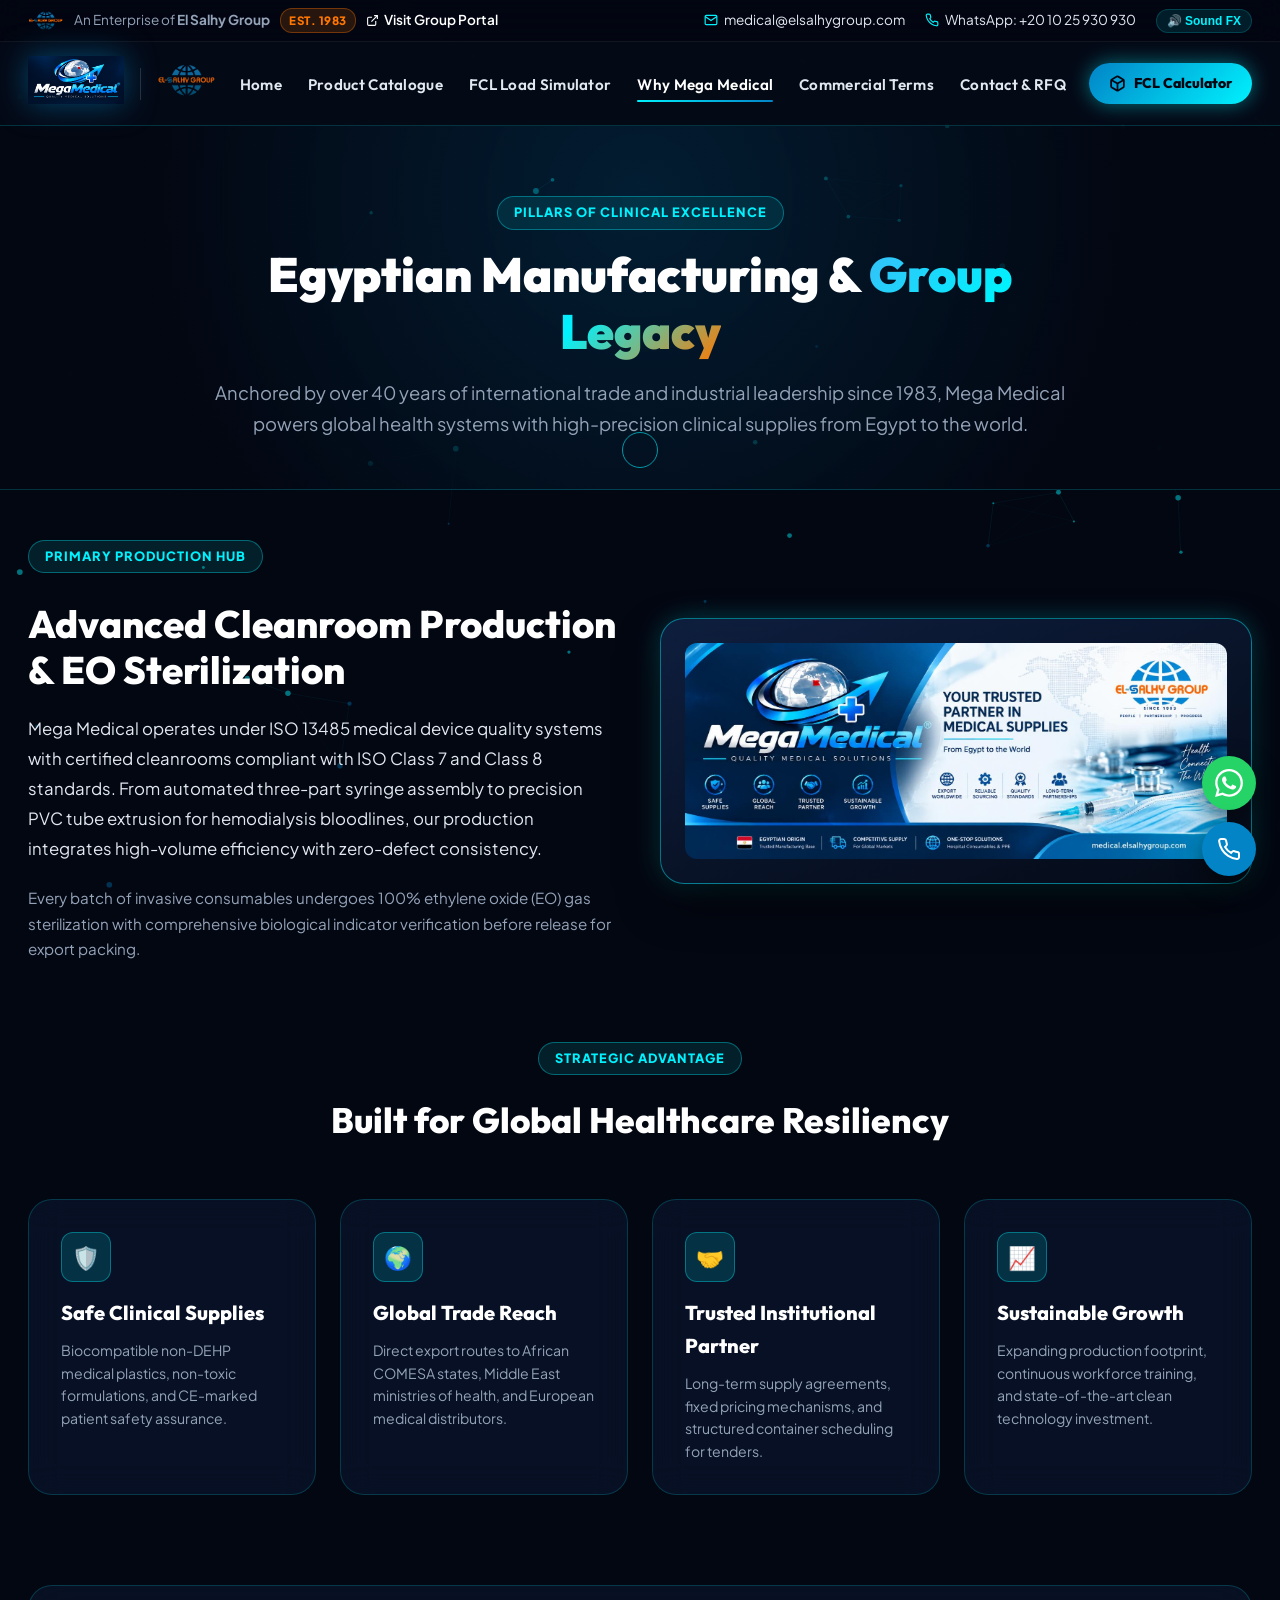
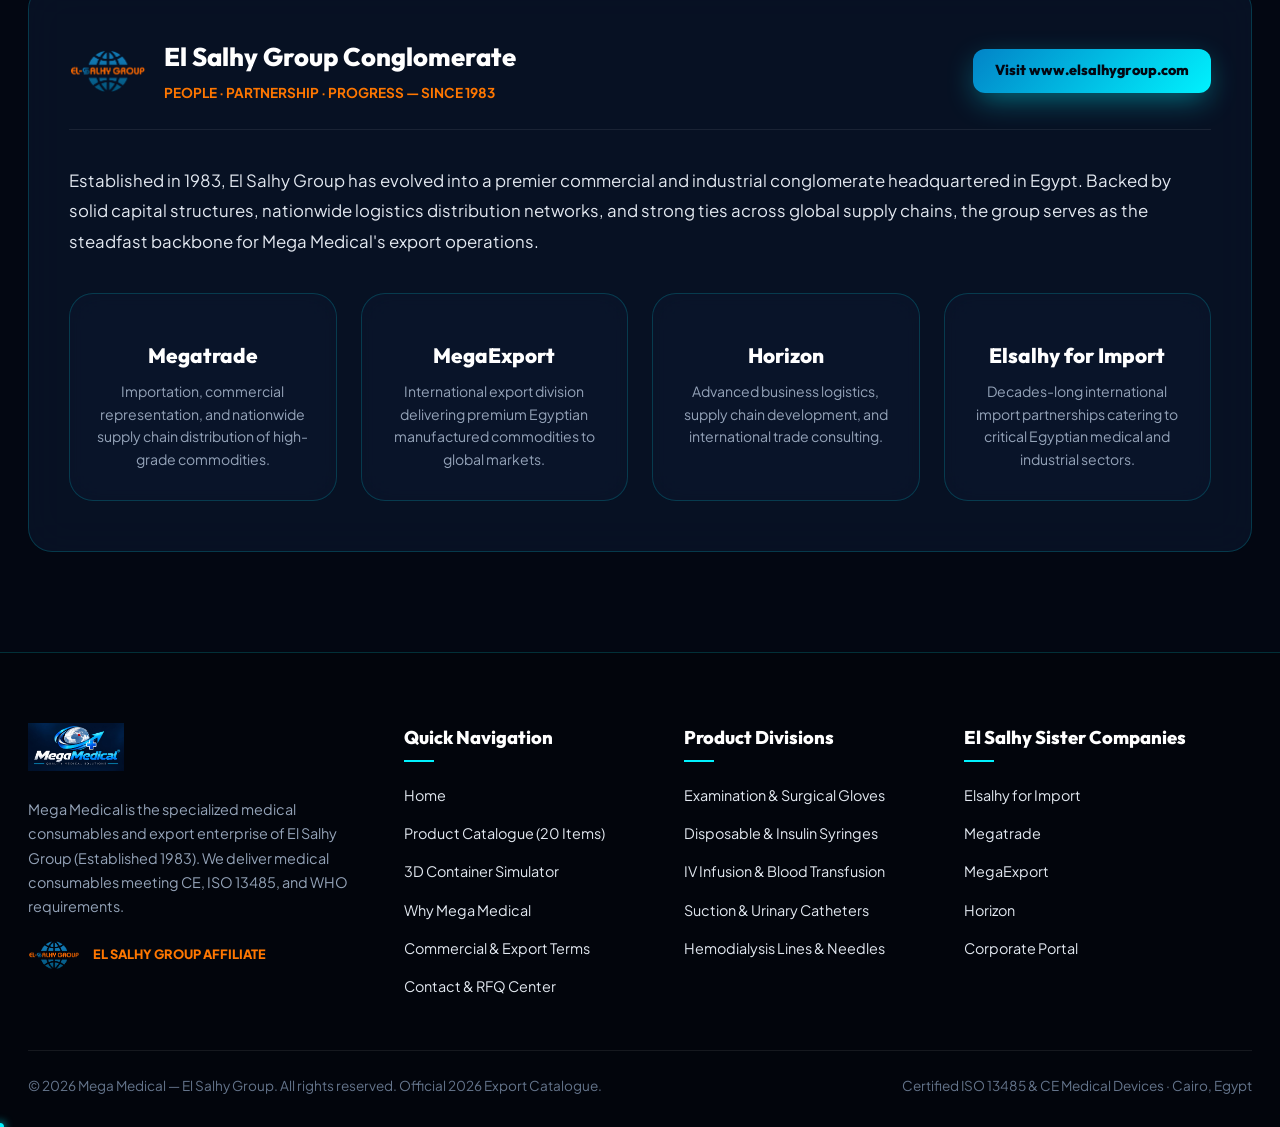
==== about.html @ dfcb110e "Deploy Mega Medical - El Salhy Group" ====
<!DOCTYPE html>
<html lang="en" dir="ltr">
<head>
  <meta charset="UTF-8">
  <meta name="viewport" content="width=device-width, initial-scale=1.0">
  <title>About Mega Medical & El Salhy Group | Industrial Heritage Since 1983</title>
  
  <meta name="description" content="Learn about Mega Medical's manufacturing capabilities in Egypt, certified cleanroom facilities, and over 40 years of El Salhy Group commercial leadership.">
  <link rel="icon" type="image/png" href="assets/logo.png">

  <!-- Google Fonts: Plus Jakarta Sans & Outfit -->
  <link rel="preconnect" href="https://fonts.googleapis.com">
  <link rel="preconnect" href="https://fonts.gstatic.com" crossorigin>
  <link href="https://fonts.googleapis.com/css2?family=Outfit:wght@400;500;600;700;800;900&family=Plus+Jakarta+Sans:wght@400;500;600;700;800&display=swap" rel="stylesheet">

  <link rel="stylesheet" href="styles.css">
</head>
<body dir="ltr">

  <canvas id="ambient-canvas"></canvas>

  <div class="app-container">

    <!-- Top Commercial Strip -->
    <div class="top-header-strip">
      <div class="top-strip-inner">
        <div class="group-link-badge">
          <img src="assets/elsalhy_logo.png" alt="El Salhy Group Logo">
          <span>An Enterprise of <strong>El Salhy Group</strong></span>
          <span class="tag-legacy">EST. 1983</span>
          <a href="https://www.elsalhygroup.com" target="_blank" rel="noopener noreferrer">
            <svg width="13" height="13" viewBox="0 0 24 24" fill="none" stroke="currentColor" stroke-width="2"><path d="M18 13v6a2 2 0 0 1-2 2H5a2 2 0 0 1-2-2V8a2 2 0 0 1 2-2h6"/><polyline points="15 3 21 3 21 9"/><line x1="10" y1="14" x2="21" y2="3"/></svg>
            <span>Visit Group Portal</span>
          </a>
        </div>

        <div class="top-strip-contacts">
          <a href="mailto:medical@elsalhygroup.com" class="top-strip-link">
            <svg viewBox="0 0 24 24" fill="none" stroke="currentColor" stroke-width="2"><path d="M4 4h16c1.1 0 2 .9 2 2v12c0 1.1-.9 2-2 2H4c-1.1 0-2-.9-2-2V6c0-1.1.9-2 2-2z"/><polyline points="22,6 12,13 2,6"/></svg>
            <span>medical@elsalhygroup.com</span>
          </a>
          <a href="https://wa.me/201025930930" target="_blank" class="top-strip-link">
            <svg viewBox="0 0 24 24" fill="none" stroke="currentColor" stroke-width="2"><path d="M22 16.92v3a2 2 0 0 1-2.18 2 19.79 19.79 0 0 1-8.63-3.07 19.5 19.5 0 0 1-6-6 19.79 19.79 0 0 1-3.07-8.67A2 2 0 0 1 4.11 2h3a2 2 0 0 1 2 1.72 12.84 12.84 0 0 0 .7 2.81 2 2 0 0 1-.45 2.11L8.09 9.91a16 16 0 0 0 6 6l1.27-1.27a2 2 0 0 1 2.11-.45 12.84 12.84 0 0 0 2.81.7A2 2 0 0 1 22 16.92z"/></svg>
            <span>WhatsApp: +20 10 25 930 930</span>
          </a>
          <button class="sound-toggle-btn" id="sound-toggle">🔊 Sound FX</button>
        </div>
      </div>
    </div>

    <!-- Master Navbar -->
    <header class="main-navbar">
      <div class="navbar-inner">
        <div class="nav-brand-wrap">
          <a href="index.html">
            <img src="assets/logo.png" alt="Mega Medical Logo" class="brand-main-logo">
          </a>
          <div class="brand-divider"></div>
          <a href="https://www.elsalhygroup.com" target="_blank" rel="noopener noreferrer">
            <img src="assets/elsalhy_logo.png" alt="El Salhy Group" class="brand-parent-logo">
          </a>
        </div>

        <ul class="nav-menu" id="nav-menu-list">
          <li><a href="index.html" class="nav-item-link">Home</a></li>
          <li><a href="products.html" class="nav-item-link">Product Catalogue</a></li>
          <li><a href="calculator.html" class="nav-item-link">FCL Load Simulator<span id="nav-cart-badge" style="color: var(--salhy-orange); font-weight: 800;"></span></a></li>
          <li><a href="about.html" class="nav-item-link active">Why Mega Medical</a></li>
          <li><a href="terms.html" class="nav-item-link">Commercial Terms</a></li>
          <li><a href="contact.html" class="nav-item-link">Contact & RFQ</a></li>
        </ul>

        <div class="nav-actions-group">
          <a href="calculator.html" class="btn-nav-calc">
            <svg width="17" height="17" viewBox="0 0 24 24" fill="none" stroke="currentColor" stroke-width="2.5"><path d="M21 16V8a2 2 0 0 0-1-1.73l-7-4a2 2 0 0 0-2 0l-7 4A2 2 0 0 0 3 8v8a2 2 0 0 0 1 1.73l7 4a2 2 0 0 0 2 0l7-4A2 2 0 0 0 21 16z"/><polyline points="3.27 6.96 12 12.01 20.73 6.96"/><line x1="12" y1="22.08" x2="12" y2="12"/></svg>
            <span>FCL Calculator</span>
          </a>
          <button class="nav-mobile-toggle" id="nav-toggle-btn" aria-label="Toggle Menu">
            <svg width="24" height="24" viewBox="0 0 24 24" fill="none" stroke="currentColor" stroke-width="2"><line x1="3" y1="12" x2="21" y2="12"/><line x1="3" y1="6" x2="21" y2="6"/><line x1="3" y1="18" x2="21" y2="18"/></svg>
          </button>
        </div>
      </div>
    </header>

    <!-- Subpage Hero Banner -->
    <section class="subpage-hero">
      <div class="subpage-hero-inner">
        <span class="badge-tag-cyan">Pillars of Clinical Excellence</span>
        <h1 class="subpage-title">Egyptian Manufacturing & <span class="gradient-text">Group Legacy</span></h1>
        <p class="subpage-subtitle">
          Anchored by over 40 years of international trade and industrial leadership since 1983, Mega Medical powers global health systems with high-precision clinical supplies from Egypt to the world.
        </p>
      </div>
    </section>

    <!-- Manufacturing Infrastructure Grid -->
    <section class="calc-page-section">
      <div class="global-container">
        
        <div style="display: grid; grid-template-columns: 1fr 1fr; gap: 40px; align-items: center; margin-bottom: 80px;">
          <div>
            <span class="badge-tag-cyan">Primary Production Hub</span>
            <h2 style="font-family: var(--font-display); font-size: 2.4rem; font-weight: 800; color: #fff; margin: 12px 0 20px; line-height: 1.2;">
              Advanced Cleanroom Production & EO Sterilization
            </h2>
            <p style="color: var(--text-silver); font-size: 1.05rem; line-height: 1.8; margin-bottom: 20px;">
              Mega Medical operates under ISO 13485 medical device quality systems with certified cleanrooms compliant with ISO Class 7 and Class 8 standards. From automated three-part syringe assembly to precision PVC tube extrusion for hemodialysis bloodlines, our production integrates high-volume efficiency with zero-defect consistency.
            </p>
            <p style="color: var(--text-muted); font-size: 0.95rem; line-height: 1.7;">
              Every batch of invasive consumables undergoes 100% ethylene oxide (EO) gas sterilization with comprehensive biological indicator verification before release for export packing.
            </p>
          </div>

          <div class="hero-3d-featured-card">
            <img src="assets/hero_banner.jpg" alt="Mega Medical Factory Cleanrooms" style="width: 100%; border-radius: 12px; display: block;">
          </div>
        </div>

        <!-- 4 Strategic Pillars from Page 1 of Catalogue -->
        <div style="text-align: center; max-width: 800px; margin: 0 auto 50px;">
          <span class="badge-tag-cyan">Strategic Advantage</span>
          <h2 style="font-family: var(--font-display); font-size: 2.2rem; font-weight: 800; color: #fff;">Built for Global Healthcare Resiliency</h2>
        </div>

        <div style="display: grid; grid-template-columns: repeat(4, 1fr); gap: 24px; margin-bottom: 90px;">
          <div class="term-glass-card">
            <div class="term-icon-bubble">🛡️</div>
            <h3 class="term-card-title" style="margin: 14px 0 10px;">Safe Clinical Supplies</h3>
            <p style="color: var(--text-muted); font-size: 0.88rem; line-height: 1.6;">Biocompatible non-DEHP medical plastics, non-toxic formulations, and CE-marked patient safety assurance.</p>
          </div>

          <div class="term-glass-card">
            <div class="term-icon-bubble">🌍</div>
            <h3 class="term-card-title" style="margin: 14px 0 10px;">Global Trade Reach</h3>
            <p style="color: var(--text-muted); font-size: 0.88rem; line-height: 1.6;">Direct export routes to African COMESA states, Middle East ministries of health, and European medical distributors.</p>
          </div>

          <div class="term-glass-card">
            <div class="term-icon-bubble">🤝</div>
            <h3 class="term-card-title" style="margin: 14px 0 10px;">Trusted Institutional Partner</h3>
            <p style="color: var(--text-muted); font-size: 0.88rem; line-height: 1.6;">Long-term supply agreements, fixed pricing mechanisms, and structured container scheduling for tenders.</p>
          </div>

          <div class="term-glass-card">
            <div class="term-icon-bubble">📈</div>
            <h3 class="term-card-title" style="margin: 14px 0 10px;">Sustainable Growth</h3>
            <p style="color: var(--text-muted); font-size: 0.88rem; line-height: 1.6;">Expanding production footprint, continuous workforce training, and state-of-the-art clean technology investment.</p>
          </div>
        </div>

        <!-- El Salhy Group Corporate Ecosystem -->
        <div style="background: rgba(10, 22, 44, 0.7); border: 1px solid var(--border-neon); border-radius: var(--radius-xl); padding: 50px 40px; backdrop-filter: blur(20px);">
          <div style="display: flex; align-items: center; justify-content: space-between; flex-wrap: wrap; gap: 20px; margin-bottom: 36px; border-bottom: 1px solid rgba(255, 255, 255, 0.08); padding-bottom: 24px;">
            <div style="display: flex; align-items: center; gap: 16px;">
              <img src="assets/elsalhy_logo.png" alt="El Salhy Group" style="height: 48px;">
              <div>
                <h3 style="font-family: var(--font-display); font-size: 1.6rem; font-weight: 800; color: #fff;">El Salhy Group Conglomerate</h3>
                <span style="font-size: 0.85rem; color: var(--salhy-orange); font-weight: 700;">PEOPLE · PARTNERSHIP · PROGRESS — SINCE 1983</span>
              </div>
            </div>
            <a href="https://www.elsalhygroup.com" target="_blank" class="btn-primary-neon" style="padding: 10px 22px; font-size: 0.9rem;">Visit www.elsalhygroup.com</a>
          </div>

          <p style="color: var(--text-silver); font-size: 1.05rem; line-height: 1.8; margin-bottom: 36px;">
            Established in 1983, El Salhy Group has evolved into a premier commercial and industrial conglomerate headquartered in Egypt. Backed by solid capital structures, nationwide logistics distribution networks, and strong ties across global supply chains, the group serves as the steadfast backbone for Mega Medical's export operations.
          </p>

          <div class="group-subsidiary-cards" style="margin-top: 0;">
            <div class="subsidiary-neon-card">
              <h4 class="subsidiary-name">Megatrade</h4>
              <p class="subsidiary-desc">Importation, commercial representation, and nationwide supply chain distribution of high-grade commodities.</p>
            </div>
            <div class="subsidiary-neon-card">
              <h4 class="subsidiary-name">MegaExport</h4>
              <p class="subsidiary-desc">International export division delivering premium Egyptian manufactured commodities to global markets.</p>
            </div>
            <div class="subsidiary-neon-card">
              <h4 class="subsidiary-name">Horizon</h4>
              <p class="subsidiary-desc">Advanced business logistics, supply chain development, and international trade consulting.</p>
            </div>
            <div class="subsidiary-neon-card">
              <h4 class="subsidiary-name">Elsalhy for Import</h4>
              <p class="subsidiary-desc">Decades-long international import partnerships catering to critical Egyptian medical and industrial sectors.</p>
            </div>
          </div>
        </div>

      </div>
    </section>

    <!-- Master Footer -->
    <footer class="master-footer">
      <div class="global-container">
        <div class="footer-columns-grid">
          <div>
            <img src="assets/logo.png" alt="Mega Medical" class="footer-logo-img">
            <p class="footer-bio-text">
              Mega Medical is the specialized medical consumables and export enterprise of El Salhy Group (Established 1983). We deliver medical consumables meeting CE, ISO 13485, and WHO requirements.
            </p>
            <div style="display: flex; gap: 12px; align-items: center;">
              <img src="assets/elsalhy_logo.png" alt="El Salhy Group" style="height: 32px;">
              <span style="font-size: 0.8rem; color: var(--salhy-orange); font-weight: 800;">EL SALHY GROUP AFFILIATE</span>
            </div>
          </div>

          <div>
            <h4 class="footer-heading">Quick Navigation</h4>
            <ul class="footer-nav-list">
              <li><a href="index.html">Home</a></li>
              <li><a href="products.html">Product Catalogue (20 Items)</a></li>
              <li><a href="calculator.html">3D Container Simulator</a></li>
              <li><a href="about.html">Why Mega Medical</a></li>
              <li><a href="terms.html">Commercial & Export Terms</a></li>
              <li><a href="contact.html">Contact & RFQ Center</a></li>
            </ul>
          </div>

          <div>
            <h4 class="footer-heading">Product Divisions</h4>
            <ul class="footer-nav-list">
              <li><a href="products.html">Examination & Surgical Gloves</a></li>
              <li><a href="products.html">Disposable & Insulin Syringes</a></li>
              <li><a href="products.html">IV Infusion & Blood Transfusion</a></li>
              <li><a href="products.html">Suction & Urinary Catheters</a></li>
              <li><a href="products.html">Hemodialysis Lines & Needles</a></li>
            </ul>
          </div>

          <div>
            <h4 class="footer-heading">El Salhy Sister Companies</h4>
            <ul class="footer-nav-list">
              <li><a href="https://elsalhygroup.com/import-trade/" target="_blank">Elsalhy for Import</a></li>
              <li><a href="https://elsalhygroup.com/megatrade22/" target="_blank">Megatrade</a></li>
              <li><a href="https://elsalhygroup.com/MegaExport/" target="_blank">MegaExport</a></li>
              <li><a href="https://elsalhygroup.com/horizon" target="_blank">Horizon</a></li>
              <li><a href="https://www.elsalhygroup.com" target="_blank">Corporate Portal</a></li>
            </ul>
          </div>
        </div>

        <div class="footer-legal-bar">
          <div>© 2026 Mega Medical — El Salhy Group. All rights reserved. Official 2026 Export Catalogue.</div>
          <div>Certified ISO 13485 & CE Medical Devices · Cairo, Egypt</div>
        </div>
      </div>
    </footer>

    <!-- Floating Dock -->
    <div class="floating-dock-wrap">
      <a href="https://wa.me/201025930930" target="_blank" class="dock-action-btn btn-dock-whatsapp" title="WhatsApp Sales Desk">
        <svg width="28" height="28" viewBox="0 0 24 24" fill="currentColor"><path d="M.057 24l1.687-6.163c-1.041-1.804-1.588-3.849-1.587-5.946.003-6.556 5.338-11.891 11.893-11.891 3.181.001 6.167 1.24 8.413 3.488 2.245 2.248 3.481 5.236 3.48 8.414-.003 6.557-5.338 11.892-11.893 11.892-1.99-.001-3.951-.5-5.688-1.448l-6.305 1.654zm6.597-3.807c1.676.995 3.276 1.591 5.392 1.592 5.448 0 9.886-4.434 9.889-9.885.002-5.462-4.415-9.89-9.881-9.892-5.452 0-9.887 4.434-9.889 9.884-.001 2.225.651 3.891 1.746 5.634l-.999 3.648 3.742-.981zm11.387-5.464c-.074-.124-.272-.198-.57-.347-.297-.149-1.758-.868-2.031-.967-.272-.099-.47-.149-.669.149-.198.297-.768.967-.941 1.165-.173.198-.347.223-.644.074-.297-.149-1.255-.462-2.39-1.475-.883-.788-1.48-1.761-1.653-2.059-.173-.297-.018-.458.13-.606.134-.133.297-.347.446-.521.151-.172.2-.296.3-.495.099-.198.05-.372-.025-.521-.075-.148-.669-1.611-.916-2.206-.242-.579-.487-.501-.669-.51l-.57-.01c-.198 0-.52.074-.792.372s-1.04 1.016-1.04 2.479 1.065 2.876 1.213 3.074c.149.198 2.095 3.2 5.076 4.487.709.306 1.263.489 1.694.626.712.226 1.36.194 1.872.118.571-.085 1.758-.719 2.006-1.413.248-.695.248-1.29.173-1.414z"/></svg>
      </a>
      <a href="tel:+201025930930" class="dock-action-btn btn-dock-phone" title="Call Cairo Office">
        <svg width="24" height="24" viewBox="0 0 24 24" fill="none" stroke="currentColor" stroke-width="2"><path d="M22 16.92v3a2 2 0 0 1-2.18 2 19.79 19.79 0 0 1-8.63-3.07 19.5 19.5 0 0 1-6-6 19.79 19.79 0 0 1-3.07-8.67A2 2 0 0 1 4.11 2h3a2 2 0 0 1 2 1.72 12.84 12.84 0 0 0 .7 2.81 2 2 0 0 1-.45 2.11L8.09 9.91a16 16 0 0 0 6 6l1.27-1.27a2 2 0 0 1 2.11-.45 12.84 12.84 0 0 0 2.81.7A2 2 0 0 1 22 16.92z"/></svg>
      </a>
    </div>

  </div>

  <script src="common.js"></script>
</body>
</html>
---- styles.css ----
/* ==========================================================================
   MEGA MEDICAL — NEXT-GEN CLINICAL TECH & LUXURY VISUAL SYSTEM
   Parent: El Salhy Group (Established 1983)
   ========================================================================== */

:root {
  --bg-deep: #030712;
  --bg-darker: #050b17;
  --bg-surface: #0a1428;
  --bg-card: rgba(10, 22, 44, 0.72);
  --bg-card-hover: rgba(16, 35, 70, 0.85);
  
  --neon-cyan: #00f2fe;
  --neon-cyan-glow: rgba(0, 242, 254, 0.45);
  --electric-blue: #0284c7;
  --electric-blue-light: #38bdf8;
  --pure-teal: #14b8a6;
  
  --salhy-orange: #ff7700;
  --salhy-orange-glow: rgba(255, 119, 0, 0.45);
  --salhy-gold: #f59e0b;
  
  --border-neon: rgba(0, 242, 254, 0.18);
  --border-neon-strong: rgba(0, 242, 254, 0.45);
  --border-orange: rgba(255, 119, 0, 0.3);
  
  --text-pure: #ffffff;
  --text-silver: #e2e8f0;
  --text-muted: #94a3b8;
  --text-dim: #64748b;
  
  --font-display: 'Outfit', -apple-system, BlinkMacSystemFont, sans-serif;
  --font-body: 'Plus Jakarta Sans', -apple-system, BlinkMacSystemFont, sans-serif;
  
  --radius-xl: 24px;
  --radius-lg: 16px;
  --radius-md: 12px;
  --radius-sm: 8px;
  
  --shadow-neon: 0 0 30px -5px rgba(0, 242, 254, 0.35);
  --shadow-orange: 0 0 25px -4px rgba(255, 119, 0, 0.4);
  --shadow-deep: 0 20px 50px -10px rgba(0, 0, 0, 0.8);
  
  --transition-fast: 0.2s cubic-bezier(0.16, 1, 0.3, 1);
  --transition-smooth: 0.35s cubic-bezier(0.16, 1, 0.3, 1);
}

/* Base Reset */
*, *::before, *::after {
  box-sizing: border-box;
  margin: 0;
  padding: 0;
}

html {
  scroll-behavior: smooth;
  font-size: 16px;
  -webkit-font-smoothing: antialiased;
  background-color: var(--bg-deep);
}

body {
  background-color: var(--bg-deep);
  color: var(--text-silver);
  font-family: var(--font-body);
  line-height: 1.65;
  overflow-x: hidden;
  min-height: 100vh;
  position: relative;
}

/* Custom Scrollbar */
::-webkit-scrollbar {
  width: 8px;
}
::-webkit-scrollbar-track {
  background: var(--bg-deep);
}
::-webkit-scrollbar-thumb {
  background: linear-gradient(180deg, var(--neon-cyan), var(--electric-blue));
  border-radius: 4px;
}
::-webkit-scrollbar-thumb:hover {
  background: var(--salhy-orange);
}

/* Dynamic Ambient Canvas */
#ambient-canvas {
  position: fixed;
  top: 0;
  left: 0;
  width: 100%;
  height: 100%;
  z-index: 0;
  pointer-events: none;
  opacity: 0.7;
}

/* Custom Cursor */
.custom-cursor-dot {
  position: fixed;
  width: 8px;
  height: 8px;
  background: var(--neon-cyan);
  border-radius: 50%;
  pointer-events: none;
  z-index: 9999;
  transform: translate(-50%, -50%);
  transition: opacity 0.2s, transform 0.1s;
  box-shadow: 0 0 10px var(--neon-cyan);
}

.custom-cursor-trail {
  position: fixed;
  width: 36px;
  height: 36px;
  border: 1.5px solid var(--neon-cyan);
  border-radius: 50%;
  pointer-events: none;
  z-index: 9998;
  transform: translate(-50%, -50%);
  transition: width 0.2s, height 0.2s, border-color 0.2s, opacity 0.2s;
  opacity: 0.6;
}

.cursor-hover .custom-cursor-trail {
  width: 54px;
  height: 54px;
  border-color: var(--salhy-orange);
  background: rgba(255, 119, 0, 0.08);
}

/* App Master Layout */
.app-container {
  position: relative;
  z-index: 1;
  display: flex;
  flex-direction: column;
  min-height: 100vh;
}

/* ==========================================================================
   TOP BAR (Group Affiliation & Global Commercial Info)
   ========================================================================== */
.top-header-strip {
  background: rgba(3, 7, 18, 0.85);
  backdrop-filter: blur(12px);
  border-bottom: 1px solid rgba(255, 255, 255, 0.06);
  padding: 8px 0;
  font-size: 0.85rem;
  color: var(--text-muted);
}

.top-strip-inner {
  max-width: 1400px;
  margin: 0 auto;
  padding: 0 28px;
  display: flex;
  align-items: center;
  justify-content: space-between;
  flex-wrap: wrap;
  gap: 12px;
}

.group-link-badge {
  display: flex;
  align-items: center;
  gap: 10px;
}

.group-link-badge img {
  height: 22px;
  width: auto;
  object-fit: contain;
}

.group-link-badge a {
  color: var(--text-pure);
  text-decoration: none;
  font-weight: 600;
  display: inline-flex;
  align-items: center;
  gap: 5px;
  transition: var(--transition-fast);
}

.group-link-badge a:hover {
  color: var(--salhy-orange);
}

.tag-legacy {
  background: rgba(255, 119, 0, 0.15);
  color: var(--salhy-orange);
  border: 1px solid rgba(255, 119, 0, 0.35);
  font-size: 0.72rem;
  font-weight: 800;
  padding: 2px 8px;
  border-radius: 12px;
  letter-spacing: 0.5px;
}

.top-strip-contacts {
  display: flex;
  align-items: center;
  gap: 20px;
}

.top-strip-link {
  color: var(--text-silver);
  text-decoration: none;
  display: flex;
  align-items: center;
  gap: 6px;
  transition: var(--transition-fast);
}

.top-strip-link:hover {
  color: var(--neon-cyan);
}

.top-strip-link svg {
  width: 14px;
  height: 14px;
  color: var(--neon-cyan);
}

.sound-toggle-btn {
  background: rgba(0, 242, 254, 0.1);
  border: 1px solid var(--border-neon);
  color: var(--neon-cyan);
  padding: 4px 10px;
  border-radius: 20px;
  font-size: 0.75rem;
  font-weight: 700;
  cursor: pointer;
  display: flex;
  align-items: center;
  gap: 5px;
  transition: var(--transition-fast);
}

.sound-toggle-btn:hover {
  background: var(--neon-cyan);
  color: var(--bg-deep);
  box-shadow: 0 0 15px var(--neon-cyan-glow);
}

/* ==========================================================================
   NAVIGATION BAR (Glassmorphism & Neon Indicators)
   ========================================================================== */
.main-navbar {
  position: sticky;
  top: 0;
  z-index: 50;
  background: rgba(5, 11, 23, 0.88);
  backdrop-filter: blur(20px);
  border-bottom: 1px solid var(--border-neon);
  transition: var(--transition-smooth);
}

.main-navbar.scrolled {
  background: rgba(3, 7, 18, 0.96);
  border-bottom-color: var(--border-neon-strong);
  box-shadow: 0 15px 35px rgba(0, 0, 0, 0.7);
}

.navbar-inner {
  max-width: 1400px;
  margin: 0 auto;
  padding: 14px 28px;
  display: flex;
  align-items: center;
  justify-content: space-between;
}

.nav-brand-wrap {
  display: flex;
  align-items: center;
  gap: 16px;
  text-decoration: none;
}

.brand-main-logo {
  height: 48px;
  width: auto;
  filter: drop-shadow(0 0 15px rgba(2, 132, 199, 0.5));
  transition: var(--transition-smooth);
}

.brand-main-logo:hover {
  transform: scale(1.03);
  filter: drop-shadow(0 0 25px rgba(0, 242, 254, 0.7));
}

.brand-divider {
  width: 1px;
  height: 32px;
  background: rgba(255, 255, 255, 0.15);
}

.brand-parent-logo {
  height: 36px;
  width: auto;
  opacity: 0.88;
  transition: opacity 0.2s;
}

.brand-parent-logo:hover {
  opacity: 1;
}

.nav-menu {
  display: flex;
  align-items: center;
  gap: 26px;
  list-style: none;
}

.nav-item-link {
  color: var(--text-silver);
  text-decoration: none;
  font-family: var(--font-display);
  font-weight: 600;
  font-size: 0.95rem;
  letter-spacing: 0.3px;
  position: relative;
  padding: 6px 0;
  transition: var(--transition-fast);
}

.nav-item-link::after {
  content: '';
  position: absolute;
  bottom: -2px;
  left: 0;
  width: 0%;
  height: 2px;
  background: linear-gradient(90deg, var(--neon-cyan), var(--electric-blue));
  border-radius: 2px;
  transition: width 0.3s ease;
}

.nav-item-link:hover, .nav-item-link.active {
  color: var(--text-pure);
}

.nav-item-link:hover::after, .nav-item-link.active::after {
  width: 100%;
}

.nav-actions-group {
  display: flex;
  align-items: center;
  gap: 14px;
}

.btn-nav-calc {
  background: linear-gradient(135deg, #0284c7 0%, #00f2fe 100%);
  color: #030712;
  font-family: var(--font-display);
  font-weight: 800;
  font-size: 0.88rem;
  padding: 9px 20px;
  border-radius: 30px;
  text-decoration: none;
  display: inline-flex;
  align-items: center;
  gap: 8px;
  box-shadow: 0 0 20px var(--neon-cyan-glow);
  transition: var(--transition-smooth);
}

.btn-nav-calc:hover {
  transform: translateY(-2px) scale(1.03);
  box-shadow: 0 0 30px rgba(0, 242, 254, 0.7);
}

.nav-mobile-toggle {
  display: none;
  background: transparent;
  border: 1px solid var(--border-neon);
  color: var(--text-pure);
  padding: 8px;
  border-radius: var(--radius-sm);
  cursor: pointer;
}

/* ==========================================================================
   PAGE HERO BANNER (FOR SUB-PAGES)
   ========================================================================== */
.subpage-hero {
  position: relative;
  padding: 70px 0 50px;
  background: radial-gradient(circle at 50% 20%, rgba(2, 132, 199, 0.18) 0%, rgba(3, 7, 18, 0.98) 70%);
  border-bottom: 1px solid var(--border-neon);
  text-align: center;
  overflow: hidden;
}

.subpage-hero-inner {
  max-width: 900px;
  margin: 0 auto;
  padding: 0 24px;
  position: relative;
  z-index: 5;
}

.badge-tag-cyan {
  display: inline-flex;
  align-items: center;
  gap: 8px;
  background: rgba(0, 242, 254, 0.1);
  border: 1px solid rgba(0, 242, 254, 0.35);
  color: var(--neon-cyan);
  padding: 5px 16px;
  border-radius: 30px;
  font-size: 0.8rem;
  font-weight: 800;
  text-transform: uppercase;
  letter-spacing: 1px;
  margin-bottom: 16px;
}

.subpage-title {
  font-family: var(--font-display);
  font-size: 3rem;
  font-weight: 900;
  color: var(--text-pure);
  line-height: 1.2;
  margin-bottom: 16px;
}

.subpage-title .gradient-text {
  background: linear-gradient(135deg, #38bdf8 0%, #00f2fe 50%, #ff7700 100%);
  -webkit-background-clip: text;
  -webkit-text-fill-color: transparent;
}

.subpage-subtitle {
  font-size: 1.15rem;
  color: var(--text-muted);
  line-height: 1.7;
}

/* ==========================================================================
   HOME PAGE: 3D THREE.JS HERO SECTION
   ========================================================================== */
.home-hero-section {
  position: relative;
  min-height: 90vh;
  display: flex;
  align-items: center;
  padding: 60px 0 80px;
  overflow: hidden;
  background: radial-gradient(circle at 75% 35%, rgba(0, 242, 254, 0.12) 0%, rgba(3, 7, 18, 0.98) 65%);
}

.hero-3d-canvas-container {
  position: absolute;
  top: 0;
  right: 0;
  width: 55%;
  height: 100%;
  z-index: 2;
  pointer-events: auto;
}

.home-hero-grid {
  max-width: 1400px;
  margin: 0 auto;
  padding: 0 28px;
  display: grid;
  grid-template-columns: 1.1fr 0.9fr;
  align-items: center;
  gap: 40px;
  position: relative;
  z-index: 5;
}

.hero-text-block {
  display: flex;
  flex-direction: column;
  gap: 24px;
}

.hero-main-title {
  font-family: var(--font-display);
  font-size: 3.6rem;
  font-weight: 900;
  line-height: 1.12;
  color: var(--text-pure);
  letter-spacing: -0.5px;
}

.hero-main-title .gradient-cyan {
  background: linear-gradient(135deg, #38bdf8, #00f2fe);
  -webkit-background-clip: text;
  -webkit-text-fill-color: transparent;
  text-shadow: 0 0 40px rgba(0, 242, 254, 0.35);
}

.hero-main-title .gradient-orange {
  color: var(--salhy-orange);
  text-shadow: 0 0 30px var(--salhy-orange-glow);
}

.hero-lead-para {
  font-size: 1.2rem;
  color: var(--text-silver);
  line-height: 1.7;
  max-width: 620px;
}

.hero-chips-bar {
  display: flex;
  flex-wrap: wrap;
  gap: 10px;
}

.hero-spec-chip {
  background: rgba(10, 22, 44, 0.7);
  border: 1px solid var(--border-neon);
  padding: 8px 16px;
  border-radius: var(--radius-sm);
  font-size: 0.85rem;
  font-weight: 600;
  color: var(--text-pure);
  display: flex;
  align-items: center;
  gap: 8px;
  backdrop-filter: blur(10px);
  transition: var(--transition-fast);
}

.hero-spec-chip:hover {
  border-color: var(--neon-cyan);
  background: rgba(0, 242, 254, 0.15);
  transform: translateY(-2px);
}

.hero-buttons-row {
  display: flex;
  align-items: center;
  gap: 16px;
  flex-wrap: wrap;
  margin-top: 10px;
}

.btn-primary-neon {
  background: linear-gradient(135deg, #0284c7 0%, #00f2fe 100%);
  color: #030712;
  padding: 15px 32px;
  border-radius: var(--radius-md);
  text-decoration: none;
  font-family: var(--font-display);
  font-weight: 800;
  font-size: 1.05rem;
  display: inline-flex;
  align-items: center;
  gap: 10px;
  box-shadow: 0 10px 30px -5px var(--neon-cyan-glow);
  transition: var(--transition-smooth);
}

.btn-primary-neon:hover {
  transform: translateY(-3px) scale(1.02);
  box-shadow: 0 15px 40px -5px rgba(0, 242, 254, 0.7);
}

.btn-secondary-dark {
  background: rgba(10, 22, 44, 0.8);
  border: 1px solid var(--border-neon);
  color: var(--text-pure);
  padding: 15px 28px;
  border-radius: var(--radius-md);
  text-decoration: none;
  font-family: var(--font-display);
  font-weight: 700;
  font-size: 1.05rem;
  display: inline-flex;
  align-items: center;
  gap: 10px;
  backdrop-filter: blur(12px);
  transition: var(--transition-smooth);
}

.btn-secondary-dark:hover {
  border-color: var(--salhy-orange);
  color: var(--salhy-orange);
  transform: translateY(-3px);
  box-shadow: 0 0 25px var(--salhy-orange-glow);
}

/* 3D Showcase Card on Hero */
.hero-glass-card-wrap {
  position: relative;
  z-index: 5;
}

.hero-3d-featured-card {
  background: linear-gradient(160deg, rgba(16, 35, 70, 0.85) 0%, rgba(5, 11, 23, 0.95) 100%);
  border: 1px solid var(--border-neon-strong);
  border-radius: var(--radius-xl);
  padding: 24px;
  box-shadow: var(--shadow-deep), var(--shadow-neon);
  backdrop-filter: blur(24px);
  transition: transform 0.4s ease, box-shadow 0.4s ease;
  position: relative;
  overflow: hidden;
}

.hero-banner-thumb {
  width: 100%;
  border-radius: var(--radius-lg);
  overflow: hidden;
  position: relative;
}

.hero-banner-thumb img {
  width: 100%;
  height: auto;
  display: block;
  object-fit: cover;
  transition: transform 0.6s ease;
}

.hero-3d-featured-card:hover .hero-banner-thumb img {
  transform: scale(1.05);
}

.hero-stats-row {
  display: grid;
  grid-template-columns: repeat(3, 1fr);
  gap: 14px;
  margin-top: 20px;
}

.hero-mini-stat {
  background: rgba(5, 11, 23, 0.8);
  border: 1px solid var(--border-neon);
  border-radius: var(--radius-md);
  padding: 14px 10px;
  text-align: center;
}

.stat-counter-value {
  font-family: var(--font-display);
  font-size: 1.8rem;
  font-weight: 900;
  color: var(--neon-cyan);
  display: block;
  line-height: 1.1;
}

.stat-counter-label {
  font-size: 0.75rem;
  color: var(--text-muted);
  font-weight: 700;
  text-transform: uppercase;
  margin-top: 4px;
  letter-spacing: 0.5px;
}

/* Floating interactive badges */
.hero-floating-badge {
  position: absolute;
  background: rgba(5, 11, 23, 0.92);
  border: 1px solid var(--border-neon);
  backdrop-filter: blur(16px);
  padding: 12px 18px;
  border-radius: var(--radius-md);
  display: flex;
  align-items: center;
  gap: 12px;
  box-shadow: 0 15px 35px rgba(0, 0, 0, 0.6);
  z-index: 10;
  animation: floatFloating 6s ease-in-out infinite;
}

.hero-floating-badge.badge-corner-top {
  top: -24px;
  right: -24px;
  border-color: rgba(255, 119, 0, 0.4);
}

.hero-floating-badge.badge-corner-bottom {
  bottom: -24px;
  left: -24px;
  border-color: rgba(0, 242, 254, 0.4);
  animation-delay: -3s;
}

@keyframes floatFloating {
  0% { transform: translateY(0px) rotate(0deg); }
  50% { transform: translateY(-12px) rotate(1deg); }
  100% { transform: translateY(0px) rotate(0deg); }
}

.badge-round-icon {
  width: 42px;
  height: 42px;
  border-radius: 10px;
  display: flex;
  align-items: center;
  justify-content: center;
  font-size: 1.2rem;
}

.badge-round-orange {
  background: rgba(255, 119, 0, 0.15);
  color: var(--salhy-orange);
  border: 1px solid rgba(255, 119, 0, 0.35);
}

.badge-round-cyan {
  background: rgba(0, 242, 254, 0.15);
  color: var(--neon-cyan);
  border: 1px solid rgba(0, 242, 254, 0.35);
}

/* ==========================================================================
   PRODUCTS CATALOGUE (DEDICATED PAGE & GRID)
   ========================================================================== */
.catalog-page-wrapper {
  padding: 60px 0 100px;
}

.catalog-toolbar-panel {
  display: flex;
  flex-direction: column;
  gap: 24px;
  margin-bottom: 50px;
}

.catalog-search-box {
  display: flex;
  align-items: center;
  background: rgba(10, 22, 44, 0.85);
  border: 1px solid var(--border-neon);
  border-radius: 40px;
  padding: 10px 24px;
  max-width: 640px;
  margin: 0 auto;
  width: 100%;
  backdrop-filter: blur(14px);
  transition: var(--transition-smooth);
}

.catalog-search-box:focus-within {
  border-color: var(--neon-cyan);
  box-shadow: 0 0 30px var(--neon-cyan-glow);
}

.search-input-field {
  background: transparent;
  border: none;
  outline: none;
  color: var(--text-pure);
  font-size: 1.05rem;
  width: 100%;
  padding: 8px 14px;
  font-family: inherit;
}

.search-input-field::placeholder {
  color: var(--text-dim);
}

.catalog-category-filter {
  display: flex;
  align-items: center;
  justify-content: center;
  gap: 10px;
  flex-wrap: wrap;
}

.category-tab-btn {
  background: rgba(10, 22, 44, 0.7);
  border: 1px solid var(--border-neon);
  color: var(--text-silver);
  padding: 10px 22px;
  border-radius: 30px;
  font-family: var(--font-display);
  font-size: 0.92rem;
  font-weight: 600;
  cursor: pointer;
  transition: var(--transition-smooth);
  display: flex;
  align-items: center;
  gap: 8px;
}

.category-tab-btn:hover {
  background: rgba(2, 132, 199, 0.25);
  color: var(--text-pure);
  border-color: var(--electric-blue-light);
  transform: translateY(-2px);
}

.category-tab-btn.active {
  background: linear-gradient(135deg, #0284c7 0%, #00f2fe 100%);
  color: #030712;
  border-color: transparent;
  box-shadow: 0 0 25px var(--neon-cyan-glow);
  font-weight: 800;
}

.tab-count-badge {
  background: rgba(0, 0, 0, 0.35);
  font-size: 0.75rem;
  padding: 2px 8px;
  border-radius: 12px;
}

/* ==========================================================================
   PRODUCTS CATALOGUE: 3D TILT CARDS & SHOWCASE
   ========================================================================== */
.catalog-toolbar-panel {
  display: flex;
  flex-direction: column;
  gap: 20px;
  margin-bottom: 40px;
}

.catalog-search-box {
  position: relative;
  width: 100%;
  display: flex;
  align-items: center;
}

.catalog-search-box svg {
  position: absolute;
  left: 18px;
  pointer-events: none;
}

.search-input-field {
  width: 100%;
  background: rgba(8, 20, 39, 0.75);
  border: 1px solid var(--border-neon);
  border-radius: 14px;
  padding: 16px 50px 16px 54px;
  color: #ffffff;
  font-size: 1rem;
  font-family: var(--font-body);
  outline: none;
  backdrop-filter: blur(12px);
  transition: var(--transition-fast);
}

.search-input-field:focus {
  border-color: var(--neon-cyan);
  box-shadow: 0 0 20px var(--neon-cyan-glow);
  background: rgba(8, 20, 39, 0.95);
}

.btn-clear-search {
  position: absolute;
  right: 18px;
  background: rgba(255, 255, 255, 0.12);
  border: none;
  color: var(--text-muted);
  width: 26px;
  height: 26px;
  border-radius: 50%;
  cursor: pointer;
  display: none;
  align-items: center;
  justify-content: center;
  font-size: 0.85rem;
  transition: var(--transition-fast);
}

.btn-clear-search:hover {
  background: var(--salhy-orange);
  color: #ffffff;
}

.catalog-toolbar-bottom {
  display: flex;
  align-items: center;
  justify-content: space-between;
  flex-wrap: wrap;
  gap: 16px;
}

.results-summary-text {
  font-size: 0.92rem;
  color: var(--text-muted);
  font-weight: 600;
}

.catalog-category-filter {
  display: flex;
  align-items: center;
  gap: 10px;
  flex-wrap: wrap;
}

.category-tab-btn {
  background: rgba(8, 20, 39, 0.65);
  border: 1px solid rgba(255, 255, 255, 0.1);
  color: var(--text-muted);
  padding: 10px 18px;
  border-radius: 30px;
  font-family: var(--font-display);
  font-size: 0.88rem;
  font-weight: 700;
  cursor: pointer;
  display: flex;
  align-items: center;
  gap: 8px;
  backdrop-filter: blur(10px);
  transition: var(--transition-fast);
}

.category-tab-btn:hover {
  border-color: var(--neon-cyan);
  color: #ffffff;
  transform: translateY(-2px);
}

.category-tab-btn.active {
  background: linear-gradient(135deg, rgba(0, 242, 254, 0.25) 0%, rgba(2, 132, 199, 0.4) 100%);
  border-color: var(--neon-cyan);
  color: #ffffff;
  box-shadow: 0 0 20px var(--neon-cyan-glow);
}

.tab-count-badge {
  background: rgba(255, 255, 255, 0.12);
  color: var(--neon-cyan);
  font-size: 0.75rem;
  padding: 2px 8px;
  border-radius: 12px;
  font-weight: 800;
}

.category-tab-btn.active .tab-count-badge {
  background: var(--neon-cyan);
  color: #030712;
}

/* 3D Tilt Product Grid */
.products-layout-grid {
  display: grid;
  grid-template-columns: repeat(auto-fill, minmax(320px, 1fr));
  gap: 32px;
}

.product-tilt-card {
  background: rgba(8, 20, 39, 0.88);
  border: 1px solid rgba(0, 242, 254, 0.18);
  border-radius: 20px;
  overflow: hidden;
  display: flex;
  flex-direction: column;
  backdrop-filter: blur(16px);
  transition: transform 0.4s cubic-bezier(0.16, 1, 0.3, 1), border-color 0.3s ease, box-shadow 0.3s ease;
  position: relative;
  transform-style: preserve-3d;
  box-shadow: 0 10px 30px rgba(0, 0, 0, 0.5);
}

.product-tilt-card:hover {
  border-color: var(--neon-cyan);
  box-shadow: 0 20px 50px rgba(0, 0, 0, 0.7), 0 0 25px rgba(0, 242, 254, 0.35);
}

.product-image-stage {
  position: relative;
  width: 100%;
  height: 250px;
  background: radial-gradient(circle at center, #ffffff 40%, #e2e8f0 100%);
  display: flex;
  align-items: center;
  justify-content: center;
  overflow: hidden;
  padding: 24px;
  cursor: pointer;
  border-bottom: 1px solid rgba(0, 242, 254, 0.15);
}

.product-img-frame {
  width: 100%;
  height: 100%;
  display: flex;
  align-items: center;
  justify-content: center;
}

.product-image-tag {
  max-width: 90%;
  max-height: 200px;
  width: auto;
  height: auto;
  object-fit: contain;
  filter: drop-shadow(0 12px 18px rgba(0, 0, 0, 0.18));
  transition: transform 0.45s cubic-bezier(0.16, 1, 0.3, 1);
}

.product-tilt-card:hover .product-image-tag {
  transform: scale(1.1) translateY(-4px);
}

.product-badge-code {
  position: absolute;
  top: 14px;
  left: 14px;
  background: rgba(3, 10, 24, 0.9);
  border: 1px solid var(--neon-cyan);
  color: var(--neon-cyan);
  font-family: var(--font-display);
  font-size: 0.8rem;
  font-weight: 800;
  padding: 4px 12px;
  border-radius: 20px;
  backdrop-filter: blur(8px);
  box-shadow: 0 4px 15px rgba(0, 0, 0, 0.5), 0 0 10px rgba(0, 242, 254, 0.3);
  z-index: 2;
  display: flex;
  align-items: center;
  gap: 6px;
}

.code-dot {
  width: 7px;
  height: 7px;
  border-radius: 50%;
  background: var(--neon-cyan);
  box-shadow: 0 0 8px var(--neon-cyan);
}

.product-badge-cert {
  position: absolute;
  top: 14px;
  right: 14px;
  background: rgba(16, 185, 129, 0.95);
  color: #ffffff;
  font-family: var(--font-display);
  font-size: 0.72rem;
  font-weight: 800;
  padding: 4px 10px;
  border-radius: 20px;
  box-shadow: 0 4px 12px rgba(16, 185, 129, 0.4);
  z-index: 2;
  display: flex;
  align-items: center;
  gap: 5px;
  text-transform: uppercase;
  letter-spacing: 0.5px;
}

.product-hover-overlay {
  position: absolute;
  inset: 0;
  background: rgba(3, 10, 24, 0.45);
  backdrop-filter: blur(2px);
  display: flex;
  align-items: center;
  justify-content: center;
  opacity: 0;
  transition: opacity 0.3s ease;
  z-index: 3;
  pointer-events: none;
}

.product-tilt-card:hover .product-hover-overlay {
  opacity: 1;
}

.btn-quick-inspect {
  background: rgba(0, 242, 254, 0.9);
  color: #030712;
  font-family: var(--font-display);
  font-size: 0.82rem;
  font-weight: 800;
  padding: 8px 16px;
  border-radius: 20px;
  display: flex;
  align-items: center;
  gap: 6px;
  box-shadow: 0 4px 15px rgba(0, 242, 254, 0.5);
  transform: translateY(8px);
  transition: transform 0.3s ease;
}

.product-tilt-card:hover .btn-quick-inspect {
  transform: translateY(0);
}

/* Card Content Body */
.product-content-area {
  padding: 24px;
  display: flex;
  flex-direction: column;
  flex-grow: 1;
  gap: 14px;
  background: rgba(8, 20, 39, 0.75);
}

.product-meta-row {
  display: flex;
  align-items: center;
  justify-content: space-between;
  gap: 10px;
}

.product-tag-sub {
  font-size: 0.72rem;
  font-weight: 800;
  color: var(--salhy-orange);
  text-transform: uppercase;
  letter-spacing: 0.6px;
}

.product-hs-chip {
  font-size: 0.72rem;
  font-weight: 700;
  color: var(--neon-cyan);
  background: rgba(0, 242, 254, 0.1);
  border: 1px solid rgba(0, 242, 254, 0.25);
  padding: 2px 8px;
  border-radius: 4px;
}

.product-heading {
  font-family: var(--font-display);
  font-size: 1.18rem;
  font-weight: 800;
  color: #ffffff;
  line-height: 1.35;
  margin: 0;
  cursor: pointer;
  transition: color 0.2s ease;
  display: -webkit-box;
  -webkit-line-clamp: 2;
  -webkit-box-orient: vertical;
  overflow: hidden;
  min-height: 48px;
}

.product-heading:hover {
  color: var(--neon-cyan);
}

.product-specs-list {
  list-style: none;
  padding: 0;
  margin: 0;
  display: flex;
  flex-direction: column;
  gap: 8px;
}

.product-specs-list li {
  display: flex;
  align-items: flex-start;
  gap: 8px;
  font-size: 0.85rem;
  color: #cbd5e1;
  line-height: 1.45;
}

.product-specs-list li svg {
  flex-shrink: 0;
  margin-top: 3px;
}

.product-packing-chip {
  background: rgba(255, 119, 0, 0.08);
  border: 1px solid rgba(255, 119, 0, 0.25);
  border-radius: 8px;
  padding: 9px 12px;
  display: flex;
  align-items: center;
  gap: 8px;
  font-size: 0.82rem;
  color: #fed7aa;
  font-weight: 600;
}

.product-footer-bar {
  margin-top: auto;
  padding-top: 16px;
  border-top: 1px solid rgba(255, 255, 255, 0.08);
  display: flex;
  align-items: center;
  justify-content: space-between;
  gap: 12px;
}

.btn-view-specs {
  background: rgba(0, 242, 254, 0.1);
  border: 1px solid var(--border-neon);
  color: #ffffff;
  padding: 10px 16px;
  border-radius: 8px;
  font-family: var(--font-display);
  font-size: 0.85rem;
  font-weight: 700;
  cursor: pointer;
  display: flex;
  align-items: center;
  justify-content: center;
  gap: 6px;
  flex: 1;
  transition: all 0.25s ease;
}

.btn-view-specs:hover {
  background: rgba(0, 242, 254, 0.25);
  border-color: var(--neon-cyan);
  box-shadow: 0 0 15px rgba(0, 242, 254, 0.35);
  transform: translateY(-2px);
}

.btn-add-container-cart {
  background: linear-gradient(135deg, #ff7700 0%, #ea580c 100%);
  border: none;
  color: #ffffff;
  padding: 10px 16px;
  border-radius: 8px;
  font-family: var(--font-display);
  font-size: 0.85rem;
  font-weight: 800;
  cursor: pointer;
  white-space: nowrap;
  box-shadow: 0 4px 15px rgba(255, 119, 0, 0.35);
  transition: all 0.25s ease;
}

.btn-add-container-cart:hover {
  transform: translateY(-2px);
  box-shadow: 0 6px 20px rgba(255, 119, 0, 0.55);
}

.btn-add-container-cart.is-added {
  background: linear-gradient(135deg, #10b981 0%, #059669 100%);
  box-shadow: 0 4px 15px rgba(16, 185, 129, 0.35);
}

.no-products-found {
  grid-column: 1 / -1;
  text-align: center;
  padding: 80px 20px;
  background: rgba(8, 20, 39, 0.6);
  border: 1px dashed var(--border-neon);
  border-radius: 20px;
  backdrop-filter: blur(12px);
}

.no-products-icon {
  font-size: 3rem;
  margin-bottom: 16px;
}

.no-products-found h3 {
  font-family: var(--font-display);
  font-size: 1.5rem;
  color: #ffffff;
  margin-bottom: 8px;
}

.no-products-found p {
  color: var(--text-muted);
  margin-bottom: 24px;
}

.btn-reset-filters {
  background: linear-gradient(135deg, var(--neon-cyan) 0%, var(--electric-blue) 100%);
  border: none;
  color: #030712;
  font-family: var(--font-display);
  font-size: 0.95rem;
  font-weight: 800;
  padding: 12px 28px;
  border-radius: 30px;
  cursor: pointer;
  box-shadow: 0 0 20px var(--neon-cyan-glow);
  transition: var(--transition-fast);
}

.btn-reset-filters:hover {
  transform: scale(1.05);
}

/* ==========================================================================
   ENHANCED PRODUCT MODAL STYLING
   ========================================================================== */
.modal-product-layout {
  display: grid;
  grid-template-columns: 1fr 1.35fr;
  gap: 36px;
  align-items: start;
}

.modal-gallery-col {
  display: flex;
  flex-direction: column;
  gap: 16px;
}

.modal-primary-image-frame {
  position: relative;
  background: radial-gradient(circle at center, #ffffff 40%, #e2e8f0 100%);
  border-radius: 18px;
  padding: 30px;
  display: flex;
  align-items: center;
  justify-content: center;
  height: 360px;
  border: 1px solid rgba(0, 242, 254, 0.25);
  box-shadow: 0 15px 35px rgba(0, 0, 0, 0.5);
}

.modal-primary-img {
  max-width: 90%;
  max-height: 300px;
  width: auto;
  height: auto;
  object-fit: contain;
  filter: drop-shadow(0 15px 25px rgba(0, 0, 0, 0.25));
}

.modal-code-badge {
  position: absolute;
  top: 16px;
  left: 16px;
  background: rgba(3, 10, 24, 0.9);
  border: 1px solid var(--neon-cyan);
  color: var(--neon-cyan);
  font-family: var(--font-display);
  font-size: 0.85rem;
  font-weight: 800;
  padding: 4px 14px;
  border-radius: 20px;
  box-shadow: 0 0 15px rgba(0, 242, 254, 0.35);
}

.modal-origin-pill {
  background: rgba(8, 20, 39, 0.8);
  border: 1px solid rgba(255, 255, 255, 0.1);
  padding: 10px 16px;
  border-radius: 10px;
  color: #94a3b8;
  font-size: 0.85rem;
  font-weight: 600;
  display: flex;
  align-items: center;
  gap: 8px;
}

.modal-details-col {
  display: flex;
  flex-direction: column;
  gap: 20px;
}

.modal-header-meta {
  display: flex;
  align-items: center;
  justify-content: space-between;
  flex-wrap: wrap;
  gap: 12px;
}

.modal-tag-chip {
  font-size: 0.78rem;
  font-weight: 800;
  color: var(--salhy-orange);
  text-transform: uppercase;
  letter-spacing: 0.8px;
}

.modal-certs-row {
  display: flex;
  align-items: center;
  gap: 8px;
}

.modal-cert-badge {
  background: rgba(16, 185, 129, 0.15);
  border: 1px solid rgba(16, 185, 129, 0.5);
  color: #10b981;
  font-size: 0.72rem;
  font-weight: 800;
  padding: 3px 10px;
  border-radius: 6px;
}

.modal-title-text {
  font-family: var(--font-display);
  font-size: 1.6rem;
  font-weight: 800;
  color: #ffffff;
  line-height: 1.3;
  margin: 0;
}

.modal-section-block {
  background: rgba(6, 13, 26, 0.7);
  border: 1px solid rgba(0, 242, 254, 0.15);
  border-radius: 14px;
  padding: 18px 20px;
}

.modal-section-title {
  font-family: var(--font-display);
  font-size: 0.95rem;
  font-weight: 700;
  color: var(--neon-cyan);
  display: flex;
  align-items: center;
  gap: 8px;
  margin: 0 0 14px;
}

.modal-specs-detailed {
  list-style: none;
  padding: 0;
  margin: 0;
  display: flex;
  flex-direction: column;
  gap: 10px;
}

.modal-specs-detailed li {
  display: flex;
  align-items: flex-start;
  gap: 10px;
  font-size: 0.88rem;
  color: #cbd5e1;
  line-height: 1.5;
}

.spec-check-icon {
  color: var(--neon-cyan);
  font-weight: 900;
  margin-top: 1px;
}

.modal-export-matrix {
  display: grid;
  grid-template-columns: 1fr 1fr;
  gap: 12px;
}

.matrix-cell {
  background: rgba(8, 20, 39, 0.8);
  border: 1px solid rgba(255, 255, 255, 0.08);
  border-radius: 10px;
  padding: 12px 14px;
  display: flex;
  flex-direction: column;
  gap: 4px;
}

.cell-label {
  font-size: 0.75rem;
  color: var(--text-muted);
  text-transform: uppercase;
  letter-spacing: 0.5px;
  font-weight: 700;
}

.cell-val {
  font-size: 0.88rem;
  color: #ffffff;
  font-weight: 700;
}

.modal-actions-toolbar {
  display: flex;
  align-items: center;
  gap: 14px;
  flex-wrap: wrap;
  margin-top: 10px;
}

.btn-modal-add-fcl {
  flex: 1.2;
  background: linear-gradient(135deg, #ff7700 0%, #ea580c 100%);
  border: none;
  color: #ffffff;
  padding: 14px 22px;
  border-radius: 10px;
  font-family: var(--font-display);
  font-size: 0.95rem;
  font-weight: 800;
  cursor: pointer;
  display: flex;
  align-items: center;
  justify-content: center;
  gap: 10px;
  box-shadow: 0 6px 20px rgba(255, 119, 0, 0.4);
  transition: var(--transition-fast);
}

.btn-modal-add-fcl:hover {
  transform: translateY(-2px);
  box-shadow: 0 8px 25px rgba(255, 119, 0, 0.6);
}

.btn-modal-whatsapp {
  flex: 1;
  background: #25D366;
  color: #ffffff;
  text-decoration: none;
  padding: 14px 20px;
  border-radius: 10px;
  font-family: var(--font-display);
  font-size: 0.95rem;
  font-weight: 800;
  display: flex;
  align-items: center;
  justify-content: center;
  gap: 8px;
  box-shadow: 0 6px 20px rgba(37, 211, 102, 0.4);
  transition: var(--transition-fast);
}

.btn-modal-whatsapp:hover {
  transform: translateY(-2px);
  box-shadow: 0 8px 25px rgba(37, 211, 102, 0.65);
}

/* Global Notification Toast */
.global-notification-toast {
  position: fixed;
  bottom: 30px;
  right: 30px;
  background: rgba(8, 20, 39, 0.95);
  border: 1px solid var(--neon-cyan);
  box-shadow: 0 12px 35px rgba(0, 0, 0, 0.6), 0 0 25px rgba(0, 242, 254, 0.35);
  backdrop-filter: blur(16px);
  padding: 16px 22px;
  border-radius: 12px;
  z-index: 9999;
  transform: translateY(120px);
  opacity: 0;
  transition: all 0.35s cubic-bezier(0.16, 1, 0.3, 1);
}

.global-notification-toast.visible {
  transform: translateY(0);
  opacity: 1;
}

.toast-content {
  display: flex;
  align-items: center;
  gap: 16px;
  color: #ffffff;
  font-size: 0.92rem;
  font-weight: 600;
}

.toast-link {
  color: var(--salhy-orange);
  font-weight: 800;
  text-decoration: none;
  background: rgba(255, 119, 0, 0.15);
  padding: 6px 14px;
  border-radius: 6px;
  border: 1px solid rgba(255, 119, 0, 0.4);
  transition: var(--transition-fast);
}

.toast-link:hover {
  background: var(--salhy-orange);
  color: #ffffff;
}

@media (max-width: 860px) {
  .modal-product-layout {
    grid-template-columns: 1fr;
  }
  .modal-primary-image-frame {
    height: 260px;
  }
}

/* ==========================================================================
   FCL CALCULATOR: THREE.JS 3D CONTAINER VISUALIZER
   ========================================================================== */
.calc-page-section {
  padding: 50px 0 100px;
}

.calc-dual-layout {
  display: grid;
  grid-template-columns: 1.15fr 0.85fr;
  gap: 36px;
  align-items: start;
}

.calc-glass-box {
  background: var(--bg-card);
  border: 1px solid var(--border-neon);
  border-radius: var(--radius-xl);
  padding: 32px;
  backdrop-filter: blur(20px);
  box-shadow: var(--shadow-deep);
}

/* 3D WebGL Canvas for the Container */
.container-3d-stage-wrap {
  width: 100%;
  height: 280px;
  background: radial-gradient(circle at 50% 50%, rgba(10, 22, 44, 0.9) 0%, rgba(3, 7, 18, 0.98) 100%);
  border: 1px solid var(--border-neon);
  border-radius: var(--radius-lg);
  overflow: hidden;
  position: relative;
  margin-bottom: 24px;
}

#container-3d-canvas {
  width: 100%;
  height: 100%;
  display: block;
}

.canvas-controls-hint {
  position: absolute;
  bottom: 10px;
  right: 14px;
  font-size: 0.72rem;
  color: var(--neon-cyan);
  background: rgba(3, 7, 18, 0.8);
  padding: 3px 8px;
  border-radius: 6px;
  pointer-events: none;
}

/* Container Type Toggle */
.calc-spec-selectors {
  display: grid;
  grid-template-columns: 1fr 1fr;
  gap: 16px;
  margin-bottom: 30px;
}

.container-select-card {
  border: 1px solid var(--border-neon);
  background: rgba(5, 11, 23, 0.7);
  border-radius: var(--radius-md);
  padding: 18px;
  cursor: pointer;
  transition: var(--transition-fast);
  display: flex;
  align-items: center;
  gap: 14px;
}

.container-select-card:hover {
  border-color: var(--neon-cyan);
  background: rgba(10, 22, 44, 0.9);
}

.container-select-card.selected {
  border-color: var(--neon-cyan);
  background: rgba(0, 242, 254, 0.12);
  box-shadow: 0 0 25px var(--neon-cyan-glow);
}

/* Carton Row Item */
.calc-rows-container {
  display: flex;
  flex-direction: column;
  gap: 14px;
  max-height: 480px;
  overflow-y: auto;
  padding-right: 8px;
}

.carton-item-row {
  background: rgba(5, 11, 23, 0.75);
  border: 1px solid rgba(0, 242, 254, 0.12);
  border-radius: var(--radius-md);
  padding: 14px 18px;
  display: flex;
  align-items: center;
  justify-content: space-between;
  gap: 14px;
  transition: var(--transition-fast);
}

.carton-item-row:hover {
  border-color: var(--border-neon);
  background: rgba(10, 22, 44, 0.9);
}

.carton-info-flex {
  display: flex;
  align-items: center;
  gap: 12px;
}

.carton-thumb-img {
  width: 48px;
  height: 48px;
  border-radius: var(--radius-sm);
  background: #fff;
  padding: 4px;
  object-fit: contain;
}

.carton-name-text {
  font-family: var(--font-display);
  font-size: 0.92rem;
  font-weight: 700;
  color: var(--text-pure);
}

.carton-pack-text {
  font-size: 0.75rem;
  color: var(--text-muted);
}

.carton-stepper-wrap {
  display: flex;
  align-items: center;
  gap: 8px;
}

.stepper-btn {
  width: 32px;
  height: 32px;
  border-radius: 8px;
  border: 1px solid var(--border-neon);
  background: rgba(10, 22, 44, 0.85);
  color: var(--text-pure);
  font-weight: 800;
  cursor: pointer;
  display: flex;
  align-items: center;
  justify-content: center;
  transition: var(--transition-fast);
}

.stepper-btn:hover {
  background: var(--electric-blue);
  border-color: var(--neon-cyan);
}

.stepper-input-box {
  width: 65px;
  background: rgba(3, 7, 18, 0.9);
  border: 1px solid var(--border-neon);
  border-radius: 8px;
  color: var(--text-pure);
  font-family: var(--font-display);
  font-size: 0.95rem;
  font-weight: 800;
  text-align: center;
  padding: 6px;
  outline: none;
}

/* Container Analysis Right Bar */
.calc-summary-sticky {
  position: sticky;
  top: 95px;
}

.meter-capacity-track {
  width: 100%;
  height: 22px;
  background: rgba(3, 7, 18, 0.9);
  border-radius: 12px;
  overflow: hidden;
  position: relative;
  box-shadow: inset 0 2px 6px rgba(0, 0, 0, 0.6);
  border: 1px solid rgba(255, 255, 255, 0.08);
}

.meter-capacity-fill {
  height: 100%;
  width: 0%;
  background: linear-gradient(90deg, #0284c7 0%, #00f2fe 70%, #ff7700 100%);
  border-radius: 12px;
  transition: width 0.5s cubic-bezier(0.16, 1, 0.3, 1);
  box-shadow: 0 0 20px var(--neon-cyan-glow);
}

.calc-stats-grid {
  display: grid;
  grid-template-columns: 1fr 1fr;
  gap: 12px;
  margin: 20px 0;
}

.stat-cell-box {
  background: rgba(5, 11, 23, 0.8);
  border: 1px solid var(--border-neon);
  border-radius: var(--radius-md);
  padding: 14px;
}

.stat-cell-label {
  font-size: 0.75rem;
  color: var(--text-muted);
  text-transform: uppercase;
  font-weight: 700;
}

.stat-cell-val {
  font-family: var(--font-display);
  font-size: 1.35rem;
  font-weight: 900;
  color: var(--text-pure);
}

.btn-export-whatsapp-quote {
  width: 100%;
  background: linear-gradient(135deg, #ff7700 0%, #f97316 100%);
  color: #ffffff;
  border: none;
  padding: 16px;
  border-radius: var(--radius-md);
  font-family: var(--font-display);
  font-size: 1.05rem;
  font-weight: 800;
  cursor: pointer;
  display: flex;
  align-items: center;
  justify-content: center;
  gap: 10px;
  box-shadow: 0 10px 25px -5px var(--salhy-orange-glow);
  transition: var(--transition-smooth);
}

.btn-export-whatsapp-quote:hover {
  transform: translateY(-2px);
  box-shadow: 0 15px 35px -5px rgba(255, 119, 0, 0.7);
}

/* ==========================================================================
   ABOUT PAGE & EL SALHY GROUP HERITAGE
   ========================================================================== */
.heritage-timeline-section {
  padding: 80px 0;
}

.group-subsidiary-cards {
  display: grid;
  grid-template-columns: repeat(4, 1fr);
  gap: 24px;
  margin-top: 40px;
}

.subsidiary-neon-card {
  background: var(--bg-card);
  border: 1px solid var(--border-neon);
  border-radius: var(--radius-xl);
  padding: 30px 24px;
  text-align: center;
  backdrop-filter: blur(16px);
  transition: var(--transition-smooth);
  position: relative;
  overflow: hidden;
}

.subsidiary-neon-card:hover {
  border-color: var(--salhy-orange);
  transform: translateY(-8px);
  box-shadow: var(--shadow-deep), 0 0 30px var(--salhy-orange-glow);
}

.subsidiary-name {
  font-family: var(--font-display);
  font-size: 1.3rem;
  font-weight: 800;
  color: var(--text-pure);
  margin: 14px 0 8px;
}

.subsidiary-desc {
  font-size: 0.88rem;
  color: var(--text-muted);
  line-height: 1.6;
}

/* ==========================================================================
   COMMERCIAL TERMS & EXPORT LOGISTICS PAGE
   ========================================================================== */
.terms-page-layout {
  padding: 60px 0 100px;
}

.terms-cards-grid {
  display: grid;
  grid-template-columns: repeat(3, 1fr);
  gap: 28px;
}

.term-glass-card {
  background: var(--bg-card);
  border: 1px solid var(--border-neon);
  border-radius: var(--radius-xl);
  padding: 32px;
  backdrop-filter: blur(16px);
  transition: var(--transition-smooth);
}

.term-glass-card:hover {
  border-color: var(--border-neon-strong);
  transform: translateY(-6px);
  box-shadow: var(--shadow-deep);
}

.term-card-header {
  display: flex;
  align-items: center;
  gap: 14px;
  margin-bottom: 20px;
}

.term-icon-bubble {
  width: 50px;
  height: 50px;
  border-radius: 12px;
  background: rgba(0, 242, 254, 0.15);
  border: 1px solid rgba(0, 242, 254, 0.35);
  display: flex;
  align-items: center;
  justify-content: center;
  font-size: 1.4rem;
  color: var(--neon-cyan);
}

.term-card-title {
  font-family: var(--font-display);
  font-size: 1.25rem;
  font-weight: 800;
  color: var(--text-pure);
}

.term-card-list {
  list-style: none;
  display: flex;
  flex-direction: column;
  gap: 12px;
}

.term-card-list li {
  font-size: 0.92rem;
  color: var(--text-silver);
  display: flex;
  align-items: flex-start;
  gap: 10px;
  line-height: 1.6;
}

.term-card-list li span {
  color: var(--salhy-orange);
  font-weight: 900;
}

/* ==========================================================================
   CONTACT & RFQ FORM
   ========================================================================== */
.contact-page-layout {
  padding: 60px 0 100px;
}

.contact-dual-grid {
  display: grid;
  grid-template-columns: 0.95fr 1.05fr;
  gap: 40px;
  align-items: start;
}

.contact-info-panel {
  background: var(--bg-card);
  border: 1px solid var(--border-neon);
  border-radius: var(--radius-xl);
  padding: 36px;
  backdrop-filter: blur(20px);
}

.contact-method-row {
  display: flex;
  align-items: center;
  gap: 16px;
  margin-bottom: 24px;
}

.contact-method-icon {
  width: 48px;
  height: 48px;
  border-radius: 14px;
  background: rgba(0, 242, 254, 0.15);
  border: 1px solid rgba(0, 242, 254, 0.35);
  display: flex;
  align-items: center;
  justify-content: center;
  color: var(--neon-cyan);
  flex-shrink: 0;
}

.contact-method-label {
  font-size: 0.78rem;
  color: var(--text-muted);
  text-transform: uppercase;
  font-weight: 700;
}

.contact-method-val {
  font-family: var(--font-display);
  font-size: 1.05rem;
  font-weight: 700;
  color: var(--text-pure);
  text-decoration: none;
}

.contact-method-val:hover {
  color: var(--neon-cyan);
}

.rfq-form-panel {
  background: var(--bg-card);
  border: 1px solid var(--border-neon);
  border-radius: var(--radius-xl);
  padding: 36px;
  backdrop-filter: blur(20px);
}

.form-field-group {
  display: grid;
  grid-template-columns: 1fr 1fr;
  gap: 18px;
  margin-bottom: 18px;
}

.form-field-full {
  margin-bottom: 18px;
}

.input-label {
  display: block;
  font-size: 0.85rem;
  font-weight: 700;
  color: var(--text-silver);
  margin-bottom: 8px;
}

.form-field-input, .form-field-textarea {
  width: 100%;
  background: rgba(3, 7, 18, 0.85);
  border: 1px solid var(--border-neon);
  border-radius: var(--radius-sm);
  padding: 12px 16px;
  color: var(--text-pure);
  font-size: 0.95rem;
  outline: none;
  font-family: inherit;
  transition: var(--transition-fast);
}

.form-field-input:focus, .form-field-textarea:focus {
  border-color: var(--neon-cyan);
  box-shadow: 0 0 20px var(--neon-cyan-glow);
}

.form-field-textarea {
  min-height: 120px;
  resize: vertical;
}

.btn-submit-inquiry {
  width: 100%;
  background: linear-gradient(135deg, #0284c7 0%, #00f2fe 100%);
  color: #030712;
  border: none;
  padding: 16px;
  border-radius: var(--radius-md);
  font-family: var(--font-display);
  font-size: 1.05rem;
  font-weight: 800;
  cursor: pointer;
  display: flex;
  align-items: center;
  justify-content: center;
  gap: 10px;
  box-shadow: 0 10px 25px -5px var(--neon-cyan-glow);
  transition: var(--transition-smooth);
}

.btn-submit-inquiry:hover {
  transform: translateY(-2px);
  box-shadow: 0 15px 35px -5px rgba(0, 242, 254, 0.7);
}

/* ==========================================================================
   FOOTER
   ========================================================================== */
.master-footer {
  background: #02050c;
  border-top: 1px solid var(--border-neon);
  padding: 70px 0 30px;
  position: relative;
  z-index: 10;
}

.footer-columns-grid {
  display: grid;
  grid-template-columns: 1.4fr 1fr 1fr 1.2fr;
  gap: 40px;
  margin-bottom: 50px;
}

.footer-logo-img {
  height: 48px;
  width: auto;
  margin-bottom: 18px;
}

.footer-bio-text {
  font-size: 0.9rem;
  color: var(--text-muted);
  line-height: 1.7;
  margin-bottom: 20px;
}

.footer-heading {
  font-family: var(--font-display);
  font-size: 1.15rem;
  font-weight: 800;
  color: var(--text-pure);
  margin-bottom: 20px;
  position: relative;
  padding-bottom: 8px;
}

.footer-heading::after {
  content: '';
  position: absolute;
  bottom: 0;
  left: 0;
  width: 30px;
  height: 2px;
  background: var(--neon-cyan);
}

.footer-nav-list {
  list-style: none;
  display: flex;
  flex-direction: column;
  gap: 12px;
}

.footer-nav-list a {
  color: var(--text-silver);
  text-decoration: none;
  font-size: 0.9rem;
  transition: var(--transition-fast);
}

.footer-nav-list a:hover {
  color: var(--neon-cyan);
  padding-left: 6px;
}

.footer-legal-bar {
  border-top: 1px solid rgba(255, 255, 255, 0.08);
  padding-top: 24px;
  display: flex;
  align-items: center;
  justify-content: space-between;
  font-size: 0.85rem;
  color: var(--text-dim);
  flex-wrap: wrap;
  gap: 12px;
}

/* ==========================================================================
   PRODUCT DETAIL MODAL
   ========================================================================== */
.modal-overlay-backdrop {
  position: fixed;
  top: 0;
  left: 0;
  width: 100%;
  height: 100%;
  background: rgba(0, 0, 0, 0.88);
  backdrop-filter: blur(16px);
  z-index: 999;
  display: flex;
  align-items: center;
  justify-content: center;
  padding: 24px;
  opacity: 0;
  pointer-events: none;
  transition: opacity 0.3s ease;
}

.modal-overlay-backdrop.active {
  opacity: 1;
  pointer-events: auto;
}

.modal-dialog-body {
  background: var(--bg-surface);
  border: 1px solid var(--border-neon-strong);
  border-radius: var(--radius-xl);
  max-width: 920px;
  width: 100%;
  max-height: 90vh;
  overflow-y: auto;
  padding: 36px;
  position: relative;
  box-shadow: 0 25px 60px rgba(0, 0, 0, 0.9), var(--shadow-neon);
  transform: scale(0.95);
  transition: transform 0.3s cubic-bezier(0.16, 1, 0.3, 1);
}

.modal-overlay-backdrop.active .modal-dialog-body {
  transform: scale(1);
}

.modal-close-trigger {
  position: absolute;
  top: 20px;
  right: 20px;
  background: rgba(255, 255, 255, 0.1);
  border: none;
  color: var(--text-pure);
  width: 38px;
  height: 38px;
  border-radius: 50%;
  cursor: pointer;
  display: flex;
  align-items: center;
  justify-content: center;
  font-size: 1.2rem;
  transition: var(--transition-fast);
}

.modal-close-trigger:hover {
  background: var(--salhy-orange);
}

.modal-spec-grid {
  display: grid;
  grid-template-columns: 1fr 1.25fr;
  gap: 32px;
  align-items: start;
}

.modal-photo-well {
  background: #ffffff;
  border-radius: var(--radius-lg);
  padding: 24px;
  display: flex;
  align-items: center;
  justify-content: center;
}

.modal-photo-well img {
  max-width: 100%;
  max-height: 320px;
  object-fit: contain;
}

/* ==========================================================================
   FLOATING SPEED DIAL DOCK
   ========================================================================== */
.floating-dock-wrap {
  position: fixed;
  bottom: 24px;
  right: 24px;
  display: flex;
  flex-direction: column;
  gap: 12px;
  z-index: 90;
}

.dock-action-btn {
  width: 54px;
  height: 54px;
  border-radius: 50%;
  display: flex;
  align-items: center;
  justify-content: center;
  color: #fff;
  text-decoration: none;
  box-shadow: 0 10px 25px rgba(0, 0, 0, 0.5);
  transition: var(--transition-smooth);
}

.btn-dock-whatsapp {
  background: #25D366;
}

.btn-dock-whatsapp:hover {
  transform: scale(1.12);
  box-shadow: 0 15px 35px rgba(37, 211, 102, 0.65);
}

.btn-dock-phone {
  background: var(--electric-blue);
}

.btn-dock-phone:hover {
  transform: scale(1.12);
  box-shadow: 0 15px 35px var(--neon-cyan-glow);
}

/* Global Container Utility */
.global-container {
  max-width: 1400px;
  margin: 0 auto;
  padding: 0 28px;
}

/* ==========================================================================
   RESPONSIVE MEDIA QUERIES
   ========================================================================== */
@media (max-width: 1200px) {
  .products-layout-grid {
    grid-template-columns: repeat(3, 1fr);
  }
  .group-subsidiary-cards {
    grid-template-columns: repeat(2, 1fr);
  }
  .terms-cards-grid {
    grid-template-columns: repeat(2, 1fr);
  }
}

@media (max-width: 992px) {
  .home-hero-grid {
    grid-template-columns: 1fr;
    text-align: center;
    gap: 40px;
  }
  .hero-3d-canvas-container {
    display: none; /* Hide 3D helix on smaller screens to prioritize performance */
  }
  .hero-chips-bar, .hero-buttons-row {
    justify-content: center;
  }
  .calc-dual-layout {
    grid-template-columns: 1fr;
  }
  .contact-dual-grid {
    grid-template-columns: 1fr;
  }
  .products-layout-grid {
    grid-template-columns: repeat(2, 1fr);
  }
  .nav-menu {
    display: none;
  }
  .nav-mobile-toggle {
    display: block;
  }
  .footer-columns-grid {
    grid-template-columns: 1fr 1fr;
  }
}

@media (max-width: 768px) {
  .hero-main-title {
    font-size: 2.6rem;
  }
  .subpage-title {
    font-size: 2.2rem;
  }
  .products-layout-grid {
    grid-template-columns: 1fr;
  }
  .terms-cards-grid {
    grid-template-columns: 1fr;
  }
  .form-field-group {
    grid-template-columns: 1fr;
  }
  .modal-spec-grid {
    grid-template-columns: 1fr;
  }
  .hero-floating-badge {
    display: none;
  }
  .calc-spec-selectors {
    grid-template-columns: 1fr;
  }
  .footer-columns-grid {
    grid-template-columns: 1fr;
  }
}
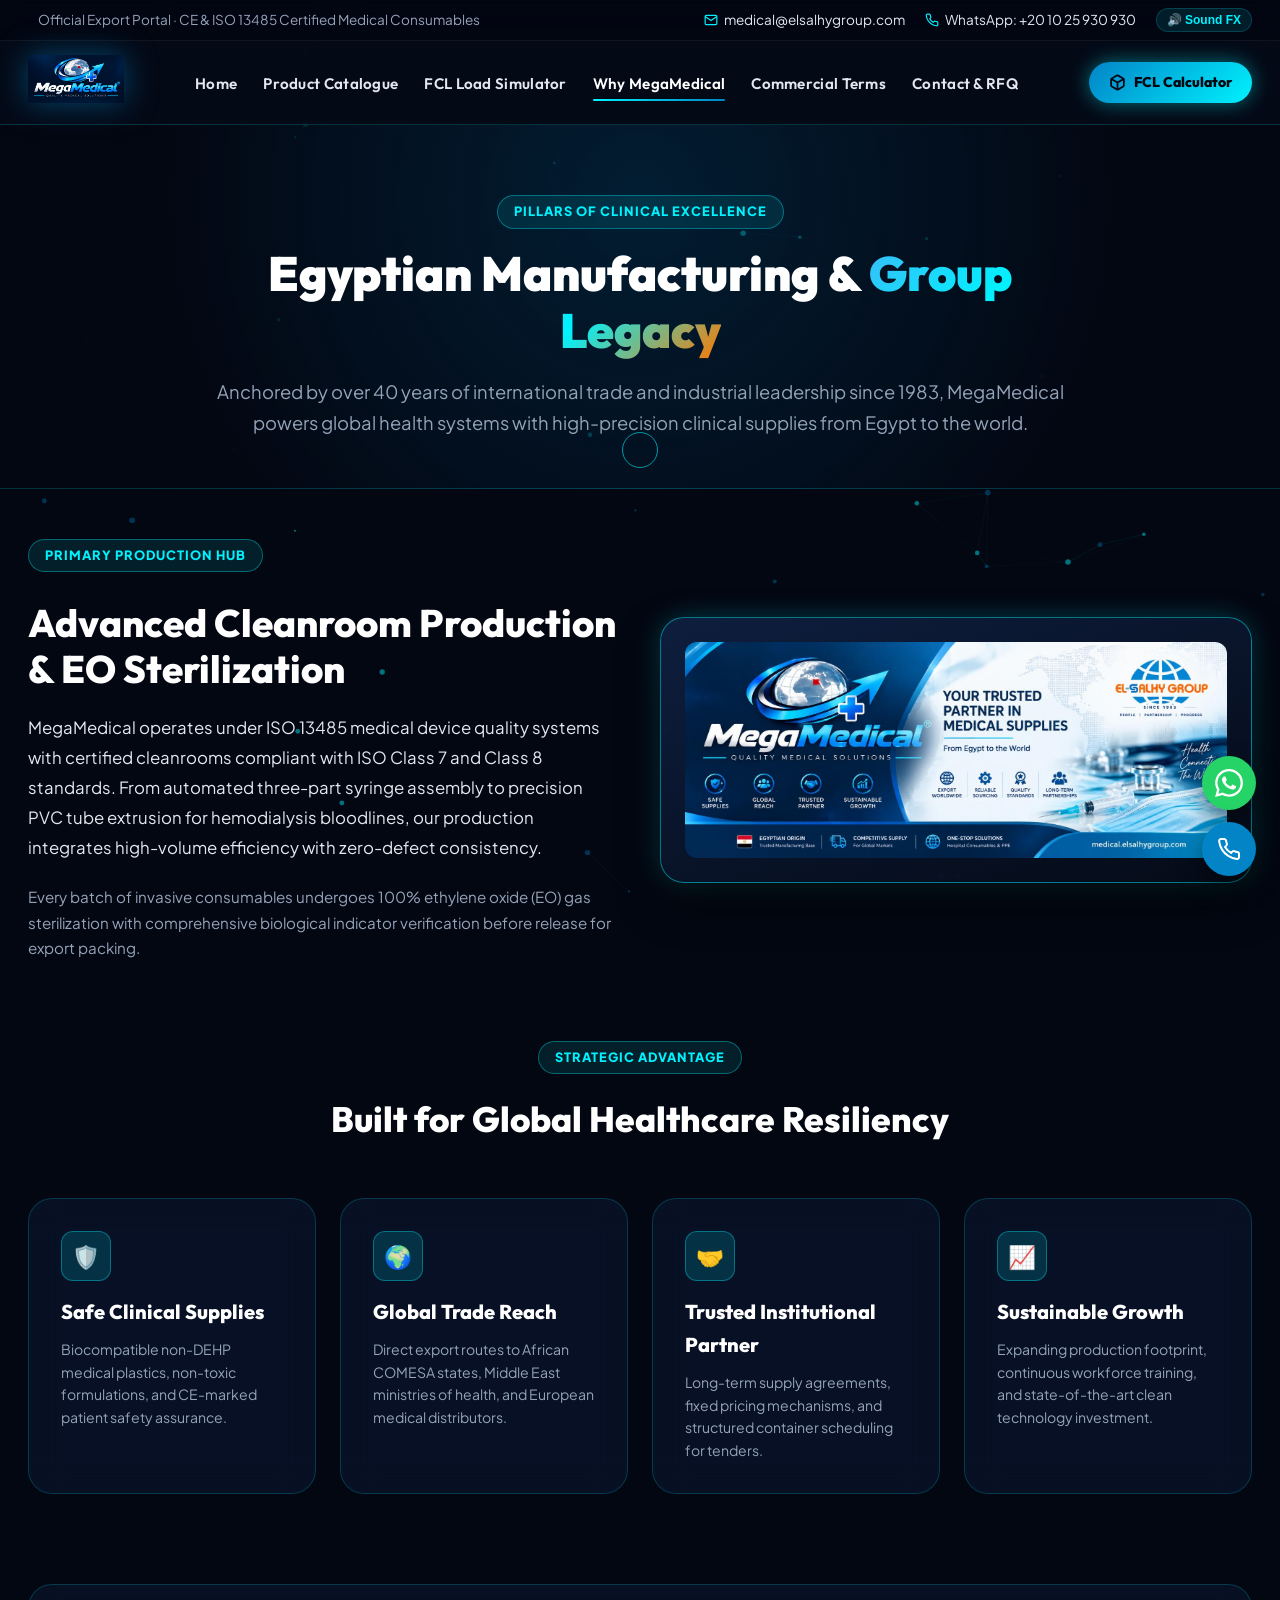
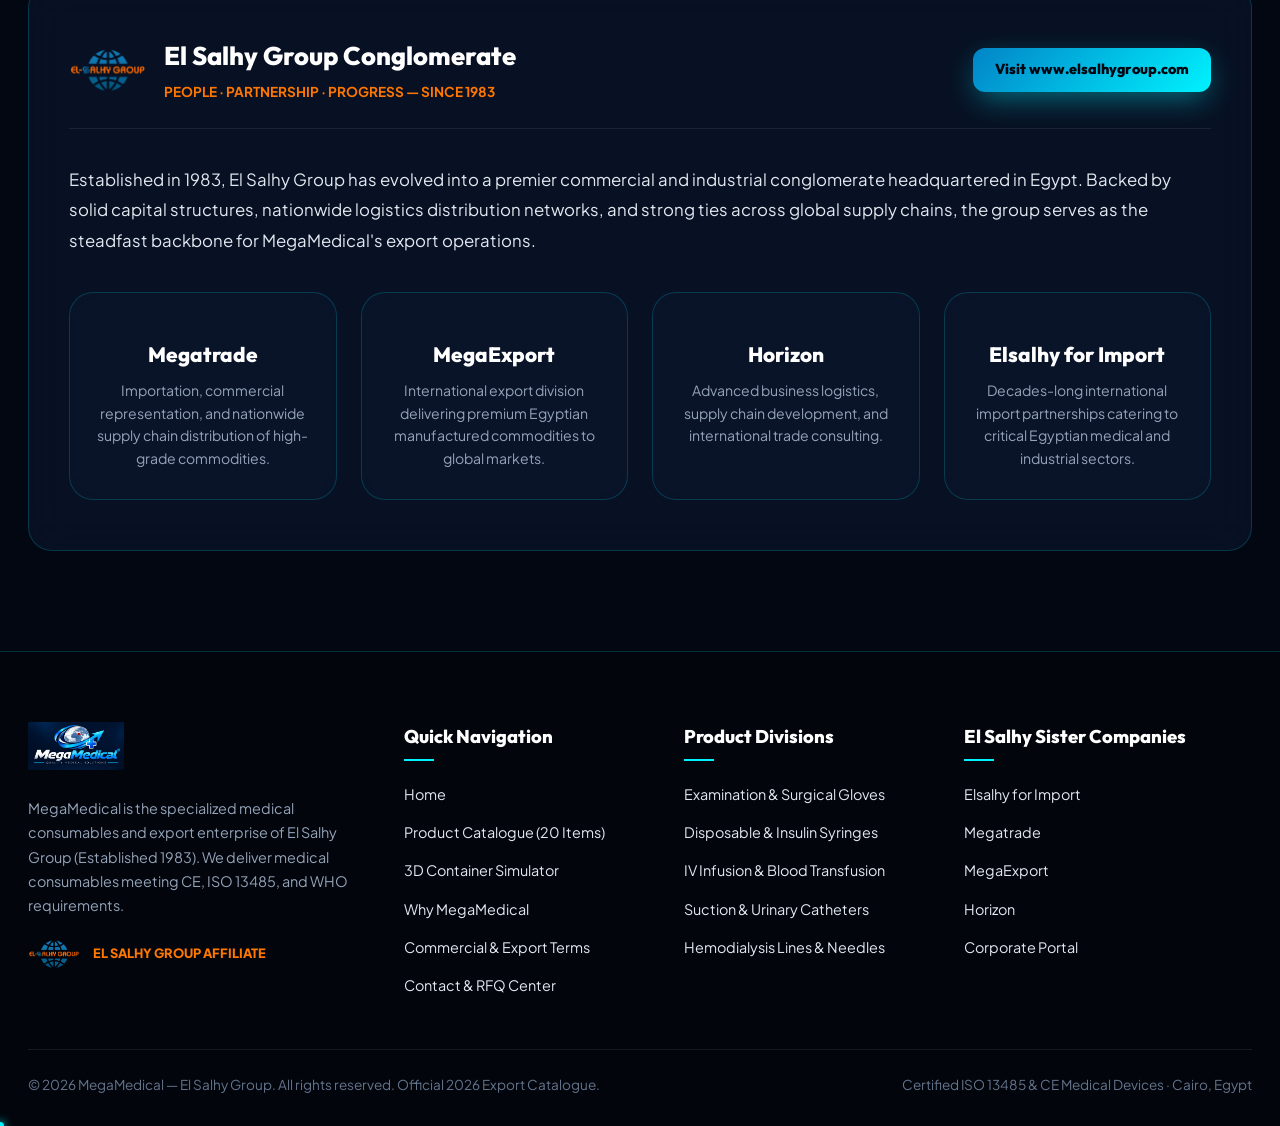
==== commit 514a24f8: "Update branding: Rename to MegaMedical and remove El Salhy Group from top" ====
--- a/about.html
+++ b/about.html
@@ -3,9 +3,9 @@
 <head>
   <meta charset="UTF-8">
   <meta name="viewport" content="width=device-width, initial-scale=1.0">
-  <title>About Mega Medical & El Salhy Group | Industrial Heritage Since 1983</title>
+  <title>About MegaMedical & El Salhy Group | Industrial Heritage Since 1983</title>
   
-  <meta name="description" content="Learn about Mega Medical's manufacturing capabilities in Egypt, certified cleanroom facilities, and over 40 years of El Salhy Group commercial leadership.">
+  <meta name="description" content="Learn about MegaMedical's manufacturing capabilities in Egypt, certified cleanroom facilities, and over 40 years of El Salhy Group commercial leadership.">
   <link rel="icon" type="image/png" href="assets/logo.png">
 
   <!-- Google Fonts: Plus Jakarta Sans & Outfit -->
@@ -25,13 +25,8 @@
     <div class="top-header-strip">
       <div class="top-strip-inner">
         <div class="group-link-badge">
-          <img src="assets/elsalhy_logo.png" alt="El Salhy Group Logo">
-          <span>An Enterprise of <strong>El Salhy Group</strong></span>
-          <span class="tag-legacy">EST. 1983</span>
-          <a href="https://www.elsalhygroup.com" target="_blank" rel="noopener noreferrer">
-            <svg width="13" height="13" viewBox="0 0 24 24" fill="none" stroke="currentColor" stroke-width="2"><path d="M18 13v6a2 2 0 0 1-2 2H5a2 2 0 0 1-2-2V8a2 2 0 0 1 2-2h6"/><polyline points="15 3 21 3 21 9"/><line x1="10" y1="14" x2="21" y2="3"/></svg>
-            <span>Visit Group Portal</span>
-          </a>
+          <span class="badge-dot-live"></span>
+          <span>Official Export Portal · CE & ISO 13485 Certified Medical Consumables</span>
         </div>
 
         <div class="top-strip-contacts">
@@ -53,11 +48,7 @@
       <div class="navbar-inner">
         <div class="nav-brand-wrap">
           <a href="index.html">
-            <img src="assets/logo.png" alt="Mega Medical Logo" class="brand-main-logo">
-          </a>
-          <div class="brand-divider"></div>
-          <a href="https://www.elsalhygroup.com" target="_blank" rel="noopener noreferrer">
-            <img src="assets/elsalhy_logo.png" alt="El Salhy Group" class="brand-parent-logo">
+            <img src="assets/logo.png" alt="MegaMedical" class="brand-main-logo">
           </a>
         </div>
 
@@ -65,7 +56,7 @@
           <li><a href="index.html" class="nav-item-link">Home</a></li>
           <li><a href="products.html" class="nav-item-link">Product Catalogue</a></li>
           <li><a href="calculator.html" class="nav-item-link">FCL Load Simulator<span id="nav-cart-badge" style="color: var(--salhy-orange); font-weight: 800;"></span></a></li>
-          <li><a href="about.html" class="nav-item-link active">Why Mega Medical</a></li>
+          <li><a href="about.html" class="nav-item-link active">Why MegaMedical</a></li>
           <li><a href="terms.html" class="nav-item-link">Commercial Terms</a></li>
           <li><a href="contact.html" class="nav-item-link">Contact & RFQ</a></li>
         </ul>
@@ -88,7 +79,7 @@
         <span class="badge-tag-cyan">Pillars of Clinical Excellence</span>
         <h1 class="subpage-title">Egyptian Manufacturing & <span class="gradient-text">Group Legacy</span></h1>
         <p class="subpage-subtitle">
-          Anchored by over 40 years of international trade and industrial leadership since 1983, Mega Medical powers global health systems with high-precision clinical supplies from Egypt to the world.
+          Anchored by over 40 years of international trade and industrial leadership since 1983, MegaMedical powers global health systems with high-precision clinical supplies from Egypt to the world.
         </p>
       </div>
     </section>
@@ -104,7 +95,7 @@
               Advanced Cleanroom Production & EO Sterilization
             </h2>
             <p style="color: var(--text-silver); font-size: 1.05rem; line-height: 1.8; margin-bottom: 20px;">
-              Mega Medical operates under ISO 13485 medical device quality systems with certified cleanrooms compliant with ISO Class 7 and Class 8 standards. From automated three-part syringe assembly to precision PVC tube extrusion for hemodialysis bloodlines, our production integrates high-volume efficiency with zero-defect consistency.
+              MegaMedical operates under ISO 13485 medical device quality systems with certified cleanrooms compliant with ISO Class 7 and Class 8 standards. From automated three-part syringe assembly to precision PVC tube extrusion for hemodialysis bloodlines, our production integrates high-volume efficiency with zero-defect consistency.
             </p>
             <p style="color: var(--text-muted); font-size: 0.95rem; line-height: 1.7;">
               Every batch of invasive consumables undergoes 100% ethylene oxide (EO) gas sterilization with comprehensive biological indicator verification before release for export packing.
@@ -112,7 +103,7 @@
           </div>
 
           <div class="hero-3d-featured-card">
-            <img src="assets/hero_banner.jpg" alt="Mega Medical Factory Cleanrooms" style="width: 100%; border-radius: 12px; display: block;">
+            <img src="assets/hero_banner.jpg" alt="MegaMedical Factory Cleanrooms" style="width: 100%; border-radius: 12px; display: block;">
           </div>
         </div>
 
@@ -162,7 +153,7 @@
           </div>
 
           <p style="color: var(--text-silver); font-size: 1.05rem; line-height: 1.8; margin-bottom: 36px;">
-            Established in 1983, El Salhy Group has evolved into a premier commercial and industrial conglomerate headquartered in Egypt. Backed by solid capital structures, nationwide logistics distribution networks, and strong ties across global supply chains, the group serves as the steadfast backbone for Mega Medical's export operations.
+            Established in 1983, El Salhy Group has evolved into a premier commercial and industrial conglomerate headquartered in Egypt. Backed by solid capital structures, nationwide logistics distribution networks, and strong ties across global supply chains, the group serves as the steadfast backbone for MegaMedical's export operations.
           </p>
 
           <div class="group-subsidiary-cards" style="margin-top: 0;">
@@ -193,9 +184,9 @@
       <div class="global-container">
         <div class="footer-columns-grid">
           <div>
-            <img src="assets/logo.png" alt="Mega Medical" class="footer-logo-img">
+            <img src="assets/logo.png" alt="MegaMedical" class="footer-logo-img">
             <p class="footer-bio-text">
-              Mega Medical is the specialized medical consumables and export enterprise of El Salhy Group (Established 1983). We deliver medical consumables meeting CE, ISO 13485, and WHO requirements.
+              MegaMedical is the specialized medical consumables and export enterprise of El Salhy Group (Established 1983). We deliver medical consumables meeting CE, ISO 13485, and WHO requirements.
             </p>
             <div style="display: flex; gap: 12px; align-items: center;">
               <img src="assets/elsalhy_logo.png" alt="El Salhy Group" style="height: 32px;">
@@ -209,7 +200,7 @@
               <li><a href="index.html">Home</a></li>
               <li><a href="products.html">Product Catalogue (20 Items)</a></li>
               <li><a href="calculator.html">3D Container Simulator</a></li>
-              <li><a href="about.html">Why Mega Medical</a></li>
+              <li><a href="about.html">Why MegaMedical</a></li>
               <li><a href="terms.html">Commercial & Export Terms</a></li>
               <li><a href="contact.html">Contact & RFQ Center</a></li>
             </ul>
@@ -239,7 +230,7 @@
         </div>
 
         <div class="footer-legal-bar">
-          <div>© 2026 Mega Medical — El Salhy Group. All rights reserved. Official 2026 Export Catalogue.</div>
+          <div>© 2026 MegaMedical — El Salhy Group. All rights reserved. Official 2026 Export Catalogue.</div>
           <div>Certified ISO 13485 & CE Medical Devices · Cairo, Egypt</div>
         </div>
       </div>
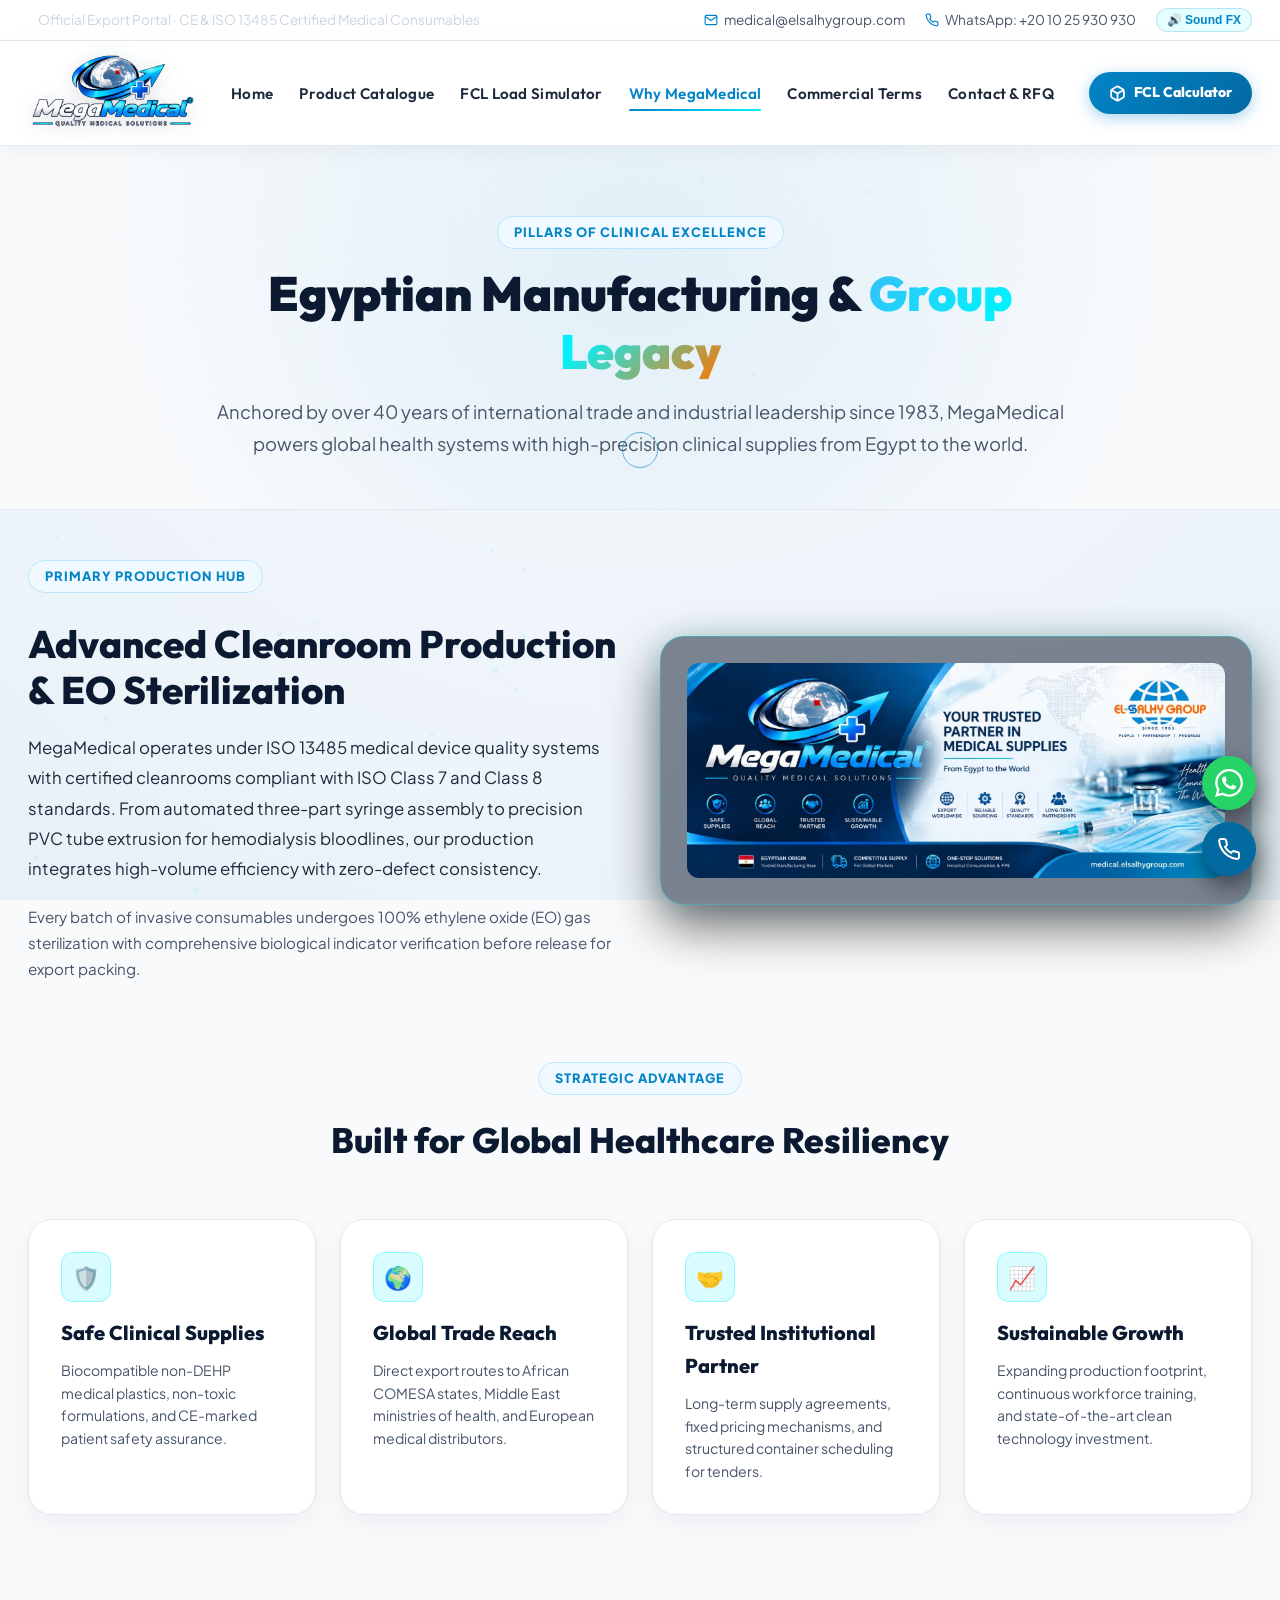
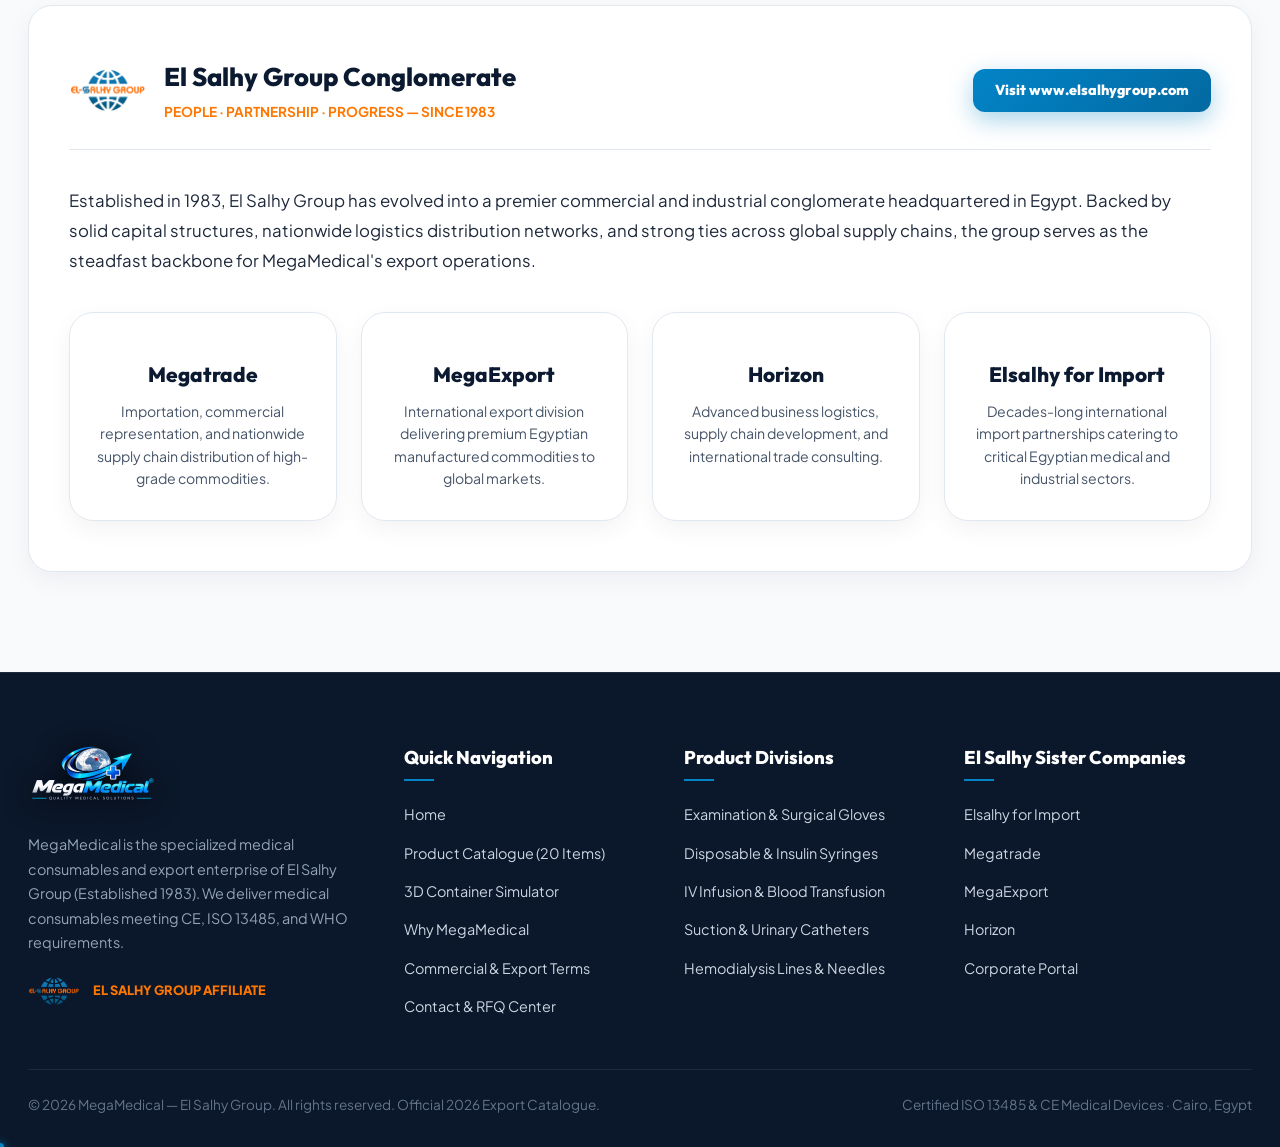
==== commit 069afabc: "Fix text contrast and remove washed-out/faded colors across all pages and components" ====
--- a/about.html
+++ b/about.html
@@ -91,13 +91,13 @@
         <div style="display: grid; grid-template-columns: 1fr 1fr; gap: 40px; align-items: center; margin-bottom: 80px;">
           <div>
             <span class="badge-tag-cyan">Primary Production Hub</span>
-            <h2 style="font-family: var(--font-display); font-size: 2.4rem; font-weight: 800; color: #fff; margin: 12px 0 20px; line-height: 1.2;">
+            <h2 style="font-family: var(--font-display); font-size: 2.4rem; font-weight: 800; color: #0b1a30; margin: 12px 0 20px; line-height: 1.2;">
               Advanced Cleanroom Production & EO Sterilization
             </h2>
-            <p style="color: var(--text-silver); font-size: 1.05rem; line-height: 1.8; margin-bottom: 20px;">
+            <p style="color: #1e293b; font-size: 1.05rem; line-height: 1.8; margin-bottom: 20px;">
               MegaMedical operates under ISO 13485 medical device quality systems with certified cleanrooms compliant with ISO Class 7 and Class 8 standards. From automated three-part syringe assembly to precision PVC tube extrusion for hemodialysis bloodlines, our production integrates high-volume efficiency with zero-defect consistency.
             </p>
-            <p style="color: var(--text-muted); font-size: 0.95rem; line-height: 1.7;">
+            <p style="color: #475569; font-size: 0.95rem; line-height: 1.7;">
               Every batch of invasive consumables undergoes 100% ethylene oxide (EO) gas sterilization with comprehensive biological indicator verification before release for export packing.
             </p>
           </div>
@@ -110,49 +110,49 @@
         <!-- 4 Strategic Pillars from Page 1 of Catalogue -->
         <div style="text-align: center; max-width: 800px; margin: 0 auto 50px;">
           <span class="badge-tag-cyan">Strategic Advantage</span>
-          <h2 style="font-family: var(--font-display); font-size: 2.2rem; font-weight: 800; color: #fff;">Built for Global Healthcare Resiliency</h2>
+          <h2 style="font-family: var(--font-display); font-size: 2.2rem; font-weight: 800; color: #0b1a30;">Built for Global Healthcare Resiliency</h2>
         </div>
 
         <div style="display: grid; grid-template-columns: repeat(4, 1fr); gap: 24px; margin-bottom: 90px;">
           <div class="term-glass-card">
             <div class="term-icon-bubble">🛡️</div>
             <h3 class="term-card-title" style="margin: 14px 0 10px;">Safe Clinical Supplies</h3>
-            <p style="color: var(--text-muted); font-size: 0.88rem; line-height: 1.6;">Biocompatible non-DEHP medical plastics, non-toxic formulations, and CE-marked patient safety assurance.</p>
+            <p style="color: #475569; font-size: 0.88rem; line-height: 1.6;">Biocompatible non-DEHP medical plastics, non-toxic formulations, and CE-marked patient safety assurance.</p>
           </div>
 
           <div class="term-glass-card">
             <div class="term-icon-bubble">🌍</div>
             <h3 class="term-card-title" style="margin: 14px 0 10px;">Global Trade Reach</h3>
-            <p style="color: var(--text-muted); font-size: 0.88rem; line-height: 1.6;">Direct export routes to African COMESA states, Middle East ministries of health, and European medical distributors.</p>
+            <p style="color: #475569; font-size: 0.88rem; line-height: 1.6;">Direct export routes to African COMESA states, Middle East ministries of health, and European medical distributors.</p>
           </div>
 
           <div class="term-glass-card">
             <div class="term-icon-bubble">🤝</div>
             <h3 class="term-card-title" style="margin: 14px 0 10px;">Trusted Institutional Partner</h3>
-            <p style="color: var(--text-muted); font-size: 0.88rem; line-height: 1.6;">Long-term supply agreements, fixed pricing mechanisms, and structured container scheduling for tenders.</p>
+            <p style="color: #475569; font-size: 0.88rem; line-height: 1.6;">Long-term supply agreements, fixed pricing mechanisms, and structured container scheduling for tenders.</p>
           </div>
 
           <div class="term-glass-card">
             <div class="term-icon-bubble">📈</div>
             <h3 class="term-card-title" style="margin: 14px 0 10px;">Sustainable Growth</h3>
-            <p style="color: var(--text-muted); font-size: 0.88rem; line-height: 1.6;">Expanding production footprint, continuous workforce training, and state-of-the-art clean technology investment.</p>
+            <p style="color: #475569; font-size: 0.88rem; line-height: 1.6;">Expanding production footprint, continuous workforce training, and state-of-the-art clean technology investment.</p>
           </div>
         </div>
 
         <!-- El Salhy Group Corporate Ecosystem -->
-        <div style="background: rgba(10, 22, 44, 0.7); border: 1px solid var(--border-neon); border-radius: var(--radius-xl); padding: 50px 40px; backdrop-filter: blur(20px);">
-          <div style="display: flex; align-items: center; justify-content: space-between; flex-wrap: wrap; gap: 20px; margin-bottom: 36px; border-bottom: 1px solid rgba(255, 255, 255, 0.08); padding-bottom: 24px;">
+        <div style="background: #ffffff; border: 1px solid #e2e8f0; border-radius: var(--radius-xl); padding: 50px 40px; box-shadow: 0 8px 25px rgba(11, 26, 48, 0.05);">
+          <div style="display: flex; align-items: center; justify-content: space-between; flex-wrap: wrap; gap: 20px; margin-bottom: 36px; border-bottom: 1px solid #e2e8f0; padding-bottom: 24px;">
             <div style="display: flex; align-items: center; gap: 16px;">
               <img src="assets/elsalhy_logo.png" alt="El Salhy Group" style="height: 48px;">
               <div>
-                <h3 style="font-family: var(--font-display); font-size: 1.6rem; font-weight: 800; color: #fff;">El Salhy Group Conglomerate</h3>
+                <h3 style="font-family: var(--font-display); font-size: 1.6rem; font-weight: 800; color: #0b1a30;">El Salhy Group Conglomerate</h3>
                 <span style="font-size: 0.85rem; color: var(--salhy-orange); font-weight: 700;">PEOPLE · PARTNERSHIP · PROGRESS — SINCE 1983</span>
               </div>
             </div>
             <a href="https://www.elsalhygroup.com" target="_blank" class="btn-primary-neon" style="padding: 10px 22px; font-size: 0.9rem;">Visit www.elsalhygroup.com</a>
           </div>
 
-          <p style="color: var(--text-silver); font-size: 1.05rem; line-height: 1.8; margin-bottom: 36px;">
+          <p style="color: #1e293b; font-size: 1.05rem; line-height: 1.8; margin-bottom: 36px;">
             Established in 1983, El Salhy Group has evolved into a premier commercial and industrial conglomerate headquartered in Egypt. Backed by solid capital structures, nationwide logistics distribution networks, and strong ties across global supply chains, the group serves as the steadfast backbone for MegaMedical's export operations.
           </p>
 
--- a/styles.css
+++ b/styles.css
@@ -4,29 +4,30 @@
    ========================================================================== */
 
 :root {
-  --bg-deep: #030712;
-  --bg-darker: #050b17;
-  --bg-surface: #0a1428;
-  --bg-card: rgba(10, 22, 44, 0.72);
-  --bg-card-hover: rgba(16, 35, 70, 0.85);
+  --bg-deep: #f8fafc;
+  --bg-darker: #f1f5f9;
+  --bg-surface: #ffffff;
+  --bg-card: #ffffff;
+  --bg-card-hover: #ffffff;
   
-  --neon-cyan: #00f2fe;
-  --neon-cyan-glow: rgba(0, 242, 254, 0.45);
-  --electric-blue: #0284c7;
-  --electric-blue-light: #38bdf8;
-  --pure-teal: #14b8a6;
+  --neon-cyan: #0284c7;
+  --neon-cyan-glow: rgba(2, 132, 199, 0.25);
+  --electric-blue: #0369a1;
+  --electric-blue-light: #0284c7;
+  --pure-teal: #0d9488;
   
   --salhy-orange: #ff7700;
-  --salhy-orange-glow: rgba(255, 119, 0, 0.45);
-  --salhy-gold: #f59e0b;
+  --salhy-orange-glow: rgba(255, 119, 0, 0.35);
+  --salhy-gold: #ea580c;
   
-  --border-neon: rgba(0, 242, 254, 0.18);
-  --border-neon-strong: rgba(0, 242, 254, 0.45);
-  --border-orange: rgba(255, 119, 0, 0.3);
+  --border-neon: rgba(2, 132, 199, 0.20);
+  --border-neon-strong: rgba(2, 132, 199, 0.45);
+  --border-orange: rgba(255, 119, 0, 0.35);
+  --border-white-frosted: rgba(226, 232, 240, 0.90);
   
-  --text-pure: #ffffff;
-  --text-silver: #e2e8f0;
-  --text-muted: #94a3b8;
+  --text-pure: #0b1a30;
+  --text-silver: #1e293b;
+  --text-muted: #475569;
   --text-dim: #64748b;
   
   --font-display: 'Outfit', -apple-system, BlinkMacSystemFont, sans-serif;
@@ -37,9 +38,9 @@
   --radius-md: 12px;
   --radius-sm: 8px;
   
-  --shadow-neon: 0 0 30px -5px rgba(0, 242, 254, 0.35);
-  --shadow-orange: 0 0 25px -4px rgba(255, 119, 0, 0.4);
-  --shadow-deep: 0 20px 50px -10px rgba(0, 0, 0, 0.8);
+  --shadow-neon: 0 8px 25px rgba(2, 132, 199, 0.18);
+  --shadow-orange: 0 8px 25px rgba(255, 119, 0, 0.22);
+  --shadow-deep: 0 15px 35px rgba(11, 26, 48, 0.08);
   
   --transition-fast: 0.2s cubic-bezier(0.16, 1, 0.3, 1);
   --transition-smooth: 0.35s cubic-bezier(0.16, 1, 0.3, 1);
@@ -56,17 +57,30 @@
   scroll-behavior: smooth;
   font-size: 16px;
   -webkit-font-smoothing: antialiased;
-  background-color: var(--bg-deep);
+  background-color: #f8fafc;
+  cursor: url('assets/cursor.png') 0 0, auto;
 }
 
 body {
-  background-color: var(--bg-deep);
+  background-color: #f8fafc;
+  background-image: 
+    radial-gradient(circle at 50% 0%, #ffffff 0%, #f1f6fb 45%, #e8f1f8 100%);
+  background-attachment: fixed;
   color: var(--text-silver);
   font-family: var(--font-body);
   line-height: 1.65;
   overflow-x: hidden;
   min-height: 100vh;
   position: relative;
+  cursor: url('assets/cursor.png') 0 0, auto;
+}
+
+/* Custom MegaMedical Cursor for Interactive Elements */
+a, button, [role="button"], input[type="submit"], input[type="button"], select, 
+.btn-primary-neon, .btn-secondary-dark, .btn-nav-calc, .subsidiary-neon-card, 
+.stepper-btn, .slider-arrow-btn, .slider-tab-dot, .btn-slide-explore, 
+.product-matrix-card, .term-glass-card, .dock-action-btn {
+  cursor: url('assets/cursor.png') 0 0, pointer !important;
 }
 
 /* Custom Scrollbar */
@@ -143,12 +157,13 @@
    TOP BAR (Group Affiliation & Global Commercial Info)
    ========================================================================== */
 .top-header-strip {
-  background: rgba(3, 7, 18, 0.85);
-  backdrop-filter: blur(12px);
-  border-bottom: 1px solid rgba(255, 255, 255, 0.06);
+  background: linear-gradient(90deg, rgba(16, 34, 62, 0.95) 0%, rgba(24, 48, 84, 0.95) 50%, rgba(16, 34, 62, 0.95) 100%);
+  backdrop-filter: blur(16px);
+  border-bottom: 1px solid rgba(255, 255, 255, 0.16);
+  box-shadow: 0 2px 15px rgba(0, 0, 0, 0.15);
   padding: 8px 0;
   font-size: 0.85rem;
-  color: var(--text-muted);
+  color: #cbd5e1;
 }
 
 .top-strip-inner {
@@ -252,22 +267,23 @@
   position: sticky;
   top: 0;
   z-index: 50;
-  background: rgba(5, 11, 23, 0.88);
+  background: rgba(14, 28, 52, 0.90);
   backdrop-filter: blur(20px);
-  border-bottom: 1px solid var(--border-neon);
+  border-bottom: 1px solid rgba(255, 255, 255, 0.16);
+  box-shadow: 0 6px 25px rgba(0, 0, 0, 0.2), inset 0 1px 0 rgba(255, 255, 255, 0.18);
   transition: var(--transition-smooth);
 }
 
 .main-navbar.scrolled {
-  background: rgba(3, 7, 18, 0.96);
-  border-bottom-color: var(--border-neon-strong);
-  box-shadow: 0 15px 35px rgba(0, 0, 0, 0.7);
+  background: rgba(12, 24, 46, 0.96);
+  border-bottom-color: rgba(255, 255, 255, 0.22);
+  box-shadow: 0 15px 35px rgba(0, 0, 0, 0.4);
 }
 
 .navbar-inner {
   max-width: 1400px;
   margin: 0 auto;
-  padding: 14px 28px;
+  padding: 10px 28px;
   display: flex;
   align-items: center;
   justify-content: space-between;
@@ -281,15 +297,18 @@
 }
 
 .brand-main-logo {
-  height: 48px;
+  height: 84px;
   width: auto;
-  filter: drop-shadow(0 0 15px rgba(2, 132, 199, 0.5));
+  max-width: 280px;
+  object-fit: contain;
+  filter: drop-shadow(0 4px 12px rgba(0, 0, 0, 0.6)) drop-shadow(0 0 12px rgba(0, 242, 254, 0.45));
   transition: var(--transition-smooth);
+  display: block;
 }
 
 .brand-main-logo:hover {
-  transform: scale(1.03);
-  filter: drop-shadow(0 0 25px rgba(0, 242, 254, 0.7));
+  transform: scale(1.04);
+  filter: drop-shadow(0 6px 18px rgba(0, 0, 0, 0.8)) drop-shadow(0 0 22px rgba(0, 242, 254, 0.8));
 }
 
 .brand-divider {
@@ -447,12 +466,17 @@
    ========================================================================== */
 .home-hero-section {
   position: relative;
-  min-height: 90vh;
+  min-height: 88vh;
   display: flex;
   align-items: center;
   padding: 60px 0 80px;
   overflow: hidden;
-  background: radial-gradient(circle at 75% 35%, rgba(0, 242, 254, 0.12) 0%, rgba(3, 7, 18, 0.98) 65%);
+  background: 
+    radial-gradient(circle at 50% -20%, rgba(255, 255, 255, 0.22) 0%, rgba(255, 255, 255, 0.05) 35%, transparent 68%),
+    radial-gradient(circle at 80% 25%, rgba(0, 242, 254, 0.16) 0%, transparent 50%),
+    radial-gradient(circle at 10% 70%, rgba(255, 255, 255, 0.08) 0%, transparent 45%),
+    linear-gradient(180deg, #0f1f38 0%, #0a172c 100%);
+  border-bottom: 1px solid rgba(255, 255, 255, 0.14);
 }
 
 .hero-3d-canvas-container {
@@ -518,24 +542,26 @@
 }
 
 .hero-spec-chip {
-  background: rgba(10, 22, 44, 0.7);
-  border: 1px solid var(--border-neon);
+  background: rgba(255, 255, 255, 0.08);
+  border: 1px solid rgba(255, 255, 255, 0.22);
   padding: 8px 16px;
   border-radius: var(--radius-sm);
   font-size: 0.85rem;
-  font-weight: 600;
-  color: var(--text-pure);
+  font-weight: 700;
+  color: #ffffff;
   display: flex;
   align-items: center;
   gap: 8px;
-  backdrop-filter: blur(10px);
+  backdrop-filter: blur(12px);
+  box-shadow: 0 4px 15px rgba(0, 0, 0, 0.15), inset 0 1px 0 rgba(255, 255, 255, 0.25);
   transition: var(--transition-fast);
 }
 
 .hero-spec-chip:hover {
-  border-color: var(--neon-cyan);
-  background: rgba(0, 242, 254, 0.15);
+  border-color: #ffffff;
+  background: rgba(255, 255, 255, 0.16);
   transform: translateY(-2px);
+  box-shadow: 0 6px 20px rgba(255, 255, 255, 0.2);
 }
 
 .hero-buttons-row {
@@ -568,27 +594,29 @@
 }
 
 .btn-secondary-dark {
-  background: rgba(10, 22, 44, 0.8);
-  border: 1px solid var(--border-neon);
-  color: var(--text-pure);
+  background: rgba(255, 255, 255, 0.10);
+  border: 1px solid rgba(255, 255, 255, 0.35);
+  color: #ffffff;
   padding: 15px 28px;
   border-radius: var(--radius-md);
   text-decoration: none;
   font-family: var(--font-display);
-  font-weight: 700;
+  font-weight: 800;
   font-size: 1.05rem;
   display: inline-flex;
   align-items: center;
   gap: 10px;
   backdrop-filter: blur(12px);
+  box-shadow: 0 4px 18px rgba(0, 0, 0, 0.15), inset 0 1px 0 rgba(255, 255, 255, 0.32);
   transition: var(--transition-smooth);
 }
 
 .btn-secondary-dark:hover {
-  border-color: var(--salhy-orange);
-  color: var(--salhy-orange);
+  border-color: #ffffff;
+  background: rgba(255, 255, 255, 0.22);
+  color: #ffffff;
   transform: translateY(-3px);
-  box-shadow: 0 0 25px var(--salhy-orange-glow);
+  box-shadow: 0 0 30px rgba(255, 255, 255, 0.25);
 }
 
 /* 3D Showcase Card on Hero */
@@ -598,15 +626,524 @@
 }
 
 .hero-3d-featured-card {
-  background: linear-gradient(160deg, rgba(16, 35, 70, 0.85) 0%, rgba(5, 11, 23, 0.95) 100%);
-  border: 1px solid var(--border-neon-strong);
+  background: rgba(6, 18, 38, 0.5);
+  border: 1px solid rgba(0, 242, 254, 0.28);
   border-radius: var(--radius-xl);
-  padding: 24px;
-  box-shadow: var(--shadow-deep), var(--shadow-neon);
-  backdrop-filter: blur(24px);
-  transition: transform 0.4s ease, box-shadow 0.4s ease;
+  padding: 26px;
+  box-shadow: 0 20px 50px rgba(0, 0, 0, 0.6), 0 0 25px rgba(0, 242, 254, 0.15);
+  backdrop-filter: blur(16px);
+  transition: transform 0.4s ease, box-shadow 0.4s ease, border-color 0.4s ease;
   position: relative;
   overflow: hidden;
+}
+
+.hero-3d-featured-card:hover {
+  border-color: var(--neon-cyan);
+  box-shadow: 0 25px 60px rgba(0, 0, 0, 0.8), 0 0 35px rgba(0, 242, 254, 0.3);
+}
+
+/* ==========================================================================
+   MEGA MEDICAL — HERO SHOWCASE SLIDER (Modern, Lightweight & High-Performance)
+   ========================================================================== */
+.hero-showcase-slider-wrap {
+  position: relative;
+  z-index: 5;
+  width: 100%;
+}
+
+.hero-slider-box {
+  background: linear-gradient(165deg, rgba(255, 255, 255, 0.12) 0%, rgba(16, 34, 64, 0.90) 35%, rgba(10, 22, 44, 0.98) 100%);
+  border: 1px solid rgba(255, 255, 255, 0.28);
+  border-radius: var(--radius-xl);
+  overflow: hidden;
+  box-shadow: 0 25px 60px rgba(0, 0, 0, 0.45), inset 0 1px 0 rgba(255, 255, 255, 0.38), 0 0 35px rgba(0, 242, 254, 0.15);
+  backdrop-filter: blur(20px);
+  position: relative;
+  transition: border-color var(--transition-smooth), box-shadow var(--transition-smooth);
+}
+
+.hero-slider-box:hover {
+  border-color: rgba(255, 255, 255, 0.5);
+  box-shadow: 0 30px 70px rgba(0, 0, 0, 0.6), 0 0 45px rgba(255, 255, 255, 0.25);
+}
+
+.hero-slides-wrapper {
+  position: relative;
+  width: 100%;
+  min-height: 470px;
+}
+
+.hero-slide-item {
+  position: absolute;
+  top: 0;
+  left: 0;
+  width: 100%;
+  height: 100%;
+  opacity: 0;
+  visibility: hidden;
+  pointer-events: none;
+  transition: opacity 0.5s cubic-bezier(0.16, 1, 0.3, 1), transform 0.5s cubic-bezier(0.16, 1, 0.3, 1);
+  transform: scale(0.98);
+  display: flex;
+  flex-direction: column;
+}
+
+.hero-slide-item.active {
+  opacity: 1;
+  visibility: visible;
+  pointer-events: auto;
+  transform: scale(1);
+  position: relative;
+}
+
+/* Media Frame (High-Res Realistic Studio Photography) */
+.slide-media-frame {
+  position: relative;
+  width: 100%;
+  height: 270px;
+  overflow: hidden;
+  background: #030712;
+}
+
+.slide-media-img {
+  width: 100%;
+  height: 100%;
+  object-fit: cover;
+  object-position: center;
+  transition: transform 6s cubic-bezier(0.1, 0.9, 0.2, 1);
+}
+
+.hero-slide-item.active .slide-media-img {
+  transform: scale(1.05);
+}
+
+.slide-glass-vignette {
+  position: absolute;
+  top: 0;
+  left: 0;
+  width: 100%;
+  height: 100%;
+  background: linear-gradient(180deg, rgba(3, 7, 18, 0.15) 0%, rgba(3, 7, 18, 0.45) 60%, rgba(6, 18, 38, 0.98) 100%);
+  pointer-events: none;
+}
+
+.slide-floating-tag {
+  position: absolute;
+  top: 14px;
+  left: 14px;
+  background: rgba(3, 10, 24, 0.88);
+  border: 1px solid rgba(0, 242, 254, 0.35);
+  border-radius: 20px;
+  padding: 5px 12px;
+  font-size: 0.72rem;
+  font-weight: 800;
+  letter-spacing: 0.6px;
+  color: #ffffff;
+  display: flex;
+  align-items: center;
+  gap: 8px;
+  backdrop-filter: blur(12px);
+  box-shadow: 0 6px 18px rgba(0, 0, 0, 0.5);
+}
+
+.slide-floating-tag.tag-orange {
+  border-color: rgba(255, 119, 0, 0.45);
+}
+
+.pulse-dot-green {
+  width: 7px;
+  height: 7px;
+  border-radius: 50%;
+  background: #10b981;
+  box-shadow: 0 0 8px #10b981;
+}
+
+.pulse-dot-orange {
+  width: 7px;
+  height: 7px;
+  border-radius: 50%;
+  background: var(--salhy-orange);
+  box-shadow: 0 0 8px var(--salhy-orange);
+}
+
+/* Slide Info Body */
+.slide-body-info {
+  padding: 20px 24px 16px;
+  display: flex;
+  flex-direction: column;
+  gap: 10px;
+  background: linear-gradient(180deg, rgba(16, 32, 60, 0.95) 0%, rgba(10, 22, 44, 0.98) 100%);
+  border-top: 1px solid rgba(255, 255, 255, 0.14);
+  flex-grow: 1;
+}
+
+.slide-category-line {
+  display: flex;
+  align-items: center;
+  justify-content: space-between;
+  gap: 10px;
+}
+
+.slide-cat-badge {
+  font-size: 0.75rem;
+  font-weight: 800;
+  color: var(--neon-cyan);
+  letter-spacing: 0.5px;
+  text-transform: uppercase;
+}
+
+.slide-cat-badge.cat-orange {
+  color: var(--salhy-orange);
+}
+
+.slide-spec-code {
+  font-size: 0.72rem;
+  font-weight: 800;
+  color: #94a3b8;
+  background: rgba(255, 255, 255, 0.08);
+  border: 1px solid rgba(255, 255, 255, 0.12);
+  padding: 2px 8px;
+  border-radius: 4px;
+}
+
+.slide-spec-code.code-orange {
+  color: var(--salhy-orange);
+  border-color: rgba(255, 119, 0, 0.3);
+  background: rgba(255, 119, 0, 0.1);
+}
+
+.slide-headline {
+  font-family: var(--font-display);
+  font-size: 1.4rem;
+  font-weight: 800;
+  color: #ffffff;
+  line-height: 1.25;
+  margin: 0;
+}
+
+.slide-description {
+  font-size: 0.88rem;
+  color: #cbd5e1;
+  line-height: 1.55;
+  margin: 0;
+}
+
+.slide-features-row {
+  display: flex;
+  flex-wrap: wrap;
+  gap: 8px;
+  margin-top: 4px;
+}
+
+.slide-feat-badge {
+  background: rgba(0, 242, 254, 0.08);
+  border: 1px solid rgba(0, 242, 254, 0.22);
+  color: var(--neon-cyan);
+  font-size: 0.74rem;
+  font-weight: 700;
+  padding: 3px 10px;
+  border-radius: 6px;
+}
+
+.slide-action-toolbar {
+  display: flex;
+  align-items: center;
+  justify-content: space-between;
+  margin-top: 10px;
+  padding-top: 12px;
+  border-top: 1px solid rgba(255, 255, 255, 0.08);
+}
+
+.btn-slide-explore {
+  background: linear-gradient(135deg, #0284c7 0%, #00f2fe 100%);
+  color: #030712;
+  text-decoration: none;
+  font-family: var(--font-display);
+  font-size: 0.85rem;
+  font-weight: 800;
+  padding: 8px 18px;
+  border-radius: 8px;
+  display: inline-flex;
+  align-items: center;
+  gap: 8px;
+  box-shadow: 0 4px 15px rgba(0, 242, 254, 0.35);
+  transition: var(--transition-fast);
+}
+
+.btn-slide-explore:hover {
+  transform: translateY(-2px);
+  box-shadow: 0 6px 20px rgba(0, 242, 254, 0.65);
+}
+
+.btn-slide-explore.btn-slide-orange {
+  background: linear-gradient(135deg, #ff7700 0%, #ea580c 100%);
+  color: #ffffff;
+  box-shadow: 0 4px 15px rgba(255, 119, 0, 0.4);
+}
+
+.btn-slide-explore.btn-slide-orange:hover {
+  box-shadow: 0 6px 20px rgba(255, 119, 0, 0.7);
+}
+
+.slide-step-indicator {
+  font-family: var(--font-display);
+  font-size: 0.82rem;
+  font-weight: 800;
+  color: var(--neon-cyan);
+  letter-spacing: 1px;
+}
+
+/* Slider Controls Footer */
+.slider-controls-footer {
+  display: flex;
+  align-items: center;
+  justify-content: space-between;
+  gap: 10px;
+  padding: 10px 18px;
+  background: rgba(14, 28, 54, 0.95);
+  border-top: 1px solid rgba(255, 255, 255, 0.14);
+}
+
+.slider-arrow-btn {
+  width: 36px;
+  height: 36px;
+  border-radius: 8px;
+  background: rgba(255, 255, 255, 0.10);
+  border: 1px solid rgba(255, 255, 255, 0.25);
+  color: #ffffff;
+  cursor: pointer;
+  display: flex;
+  align-items: center;
+  justify-content: center;
+  transition: var(--transition-fast);
+  flex-shrink: 0;
+}
+
+.slider-arrow-btn:hover {
+  background: #ffffff;
+  color: #030712;
+  border-color: #ffffff;
+  box-shadow: 0 0 20px rgba(255, 255, 255, 0.4);
+}
+
+.slider-tabs-nav {
+  display: flex;
+  align-items: center;
+  gap: 8px;
+  flex-grow: 1;
+  justify-content: center;
+}
+
+.slider-tab-dot {
+  background: rgba(255, 255, 255, 0.06);
+  border: 1px solid rgba(255, 255, 255, 0.16);
+  padding: 6px 12px;
+  border-radius: 20px;
+  color: #cbd5e1;
+  font-size: 0.74rem;
+  font-weight: 700;
+  cursor: pointer;
+  display: flex;
+  align-items: center;
+  gap: 6px;
+  transition: var(--transition-fast);
+}
+
+.slider-tab-dot:hover {
+  color: #ffffff;
+  border-color: rgba(255, 255, 255, 0.4);
+  background: rgba(255, 255, 255, 0.14);
+}
+
+.slider-tab-dot.active {
+  background: rgba(255, 255, 255, 0.20);
+  border-color: #ffffff;
+  color: #ffffff;
+  box-shadow: 0 0 15px rgba(255, 255, 255, 0.25);
+}
+
+.tab-dot-line {
+  width: 6px;
+  height: 6px;
+  border-radius: 50%;
+  background: currentColor;
+}
+
+/* Progress Line at bottom of box */
+.slider-progress-bar-wrap {
+  width: 100%;
+  height: 3px;
+  background: rgba(255, 255, 255, 0.12);
+  overflow: hidden;
+}
+
+.slider-progress-bar-fill {
+  height: 100%;
+  width: 0%;
+  background: linear-gradient(90deg, #0284c7, #00f2fe);
+  box-shadow: 0 0 10px #00f2fe;
+}
+
+/* Bottom Stats Strip */
+.slider-metrics-strip {
+  display: grid;
+  grid-template-columns: repeat(4, 1fr);
+  gap: 10px;
+  margin-top: 14px;
+}
+
+.slider-metric-cell {
+  background: linear-gradient(145deg, rgba(255, 255, 255, 0.09) 0%, rgba(16, 32, 60, 0.88) 100%);
+  border: 1px solid rgba(255, 255, 255, 0.18);
+  border-radius: var(--radius-md);
+  padding: 10px 8px;
+  text-align: center;
+  backdrop-filter: blur(12px);
+  box-shadow: 0 4px 15px rgba(0, 0, 0, 0.15), inset 0 1px 0 rgba(255, 255, 255, 0.22);
+  transition: var(--transition-fast);
+}
+
+.slider-metric-cell:hover {
+  border-color: #ffffff;
+  background: rgba(255, 255, 255, 0.16);
+  transform: translateY(-2px);
+  box-shadow: 0 8px 25px rgba(255, 255, 255, 0.18);
+}
+
+.slider-metric-num {
+  font-family: var(--font-display);
+  font-size: 1.25rem;
+  font-weight: 900;
+  color: var(--neon-cyan);
+  display: block;
+  line-height: 1.1;
+}
+
+.slider-metric-label {
+  font-size: 0.68rem;
+  color: #cbd5e1;
+  text-transform: uppercase;
+  font-weight: 700;
+  letter-spacing: 0.3px;
+  margin-top: 3px;
+  display: block;
+}
+
+.telemetry-card-header {
+  display: flex;
+  align-items: center;
+  justify-content: space-between;
+  margin-bottom: 18px;
+}
+
+.telemetry-live-badge {
+  display: flex;
+  align-items: center;
+  gap: 8px;
+  color: var(--neon-cyan);
+  font-family: var(--font-display);
+  font-size: 0.82rem;
+  font-weight: 800;
+  letter-spacing: 0.5px;
+}
+
+.pulse-live-indicator {
+  width: 8px;
+  height: 8px;
+  border-radius: 50%;
+  background: #10b981;
+  box-shadow: 0 0 10px #10b981;
+  animation: pulse-ring 1.5s infinite;
+}
+
+.telemetry-chip-code {
+  font-size: 0.75rem;
+  font-weight: 800;
+  color: var(--salhy-orange);
+  background: rgba(255, 119, 0, 0.12);
+  border: 1px solid rgba(255, 119, 0, 0.3);
+  padding: 3px 10px;
+  border-radius: 6px;
+}
+
+.telemetry-metrics-grid {
+  display: grid;
+  grid-template-columns: 1fr 1fr;
+  gap: 12px;
+  margin-bottom: 20px;
+}
+
+.telemetry-metric-box {
+  background: rgba(3, 10, 24, 0.6);
+  border: 1px solid rgba(255, 255, 255, 0.08);
+  border-radius: 10px;
+  padding: 12px 14px;
+  display: flex;
+  flex-direction: column;
+  gap: 4px;
+}
+
+.metric-box-label {
+  font-size: 0.72rem;
+  color: var(--text-muted);
+  text-transform: uppercase;
+  letter-spacing: 0.5px;
+  font-weight: 700;
+}
+
+.metric-box-val {
+  font-size: 0.88rem;
+  color: #ffffff;
+  font-weight: 700;
+}
+
+.globe-stage-header {
+  display: flex;
+  align-items: center;
+  justify-content: space-between;
+  margin-bottom: 12px;
+  font-size: 0.75rem;
+  font-weight: 800;
+  letter-spacing: 0.5px;
+}
+
+.globe-live-indicator {
+  display: flex;
+  align-items: center;
+  gap: 8px;
+  color: var(--neon-cyan);
+}
+
+.globe-live-indicator .pulse-dot {
+  width: 8px;
+  height: 8px;
+  background: #10b981;
+  border-radius: 50%;
+  box-shadow: 0 0 10px #10b981;
+  animation: pulse-ring 1.5s infinite;
+}
+
+.globe-orbit-hint {
+  color: var(--text-muted);
+  font-size: 0.72rem;
+  background: rgba(255, 255, 255, 0.08);
+  padding: 3px 8px;
+  border-radius: 12px;
+}
+
+.hero-3d-globe-viewport {
+  width: 100%;
+  height: 380px;
+  position: relative;
+  border-radius: 16px;
+  background: radial-gradient(circle at 50% 50%, rgba(2, 132, 199, 0.15) 0%, rgba(3, 7, 18, 0.95) 75%);
+  border: 1px solid rgba(0, 242, 254, 0.25);
+  overflow: hidden;
+  cursor: grab;
+}
+
+.hero-3d-globe-viewport:active {
+  cursor: grabbing;
 }
 
 .hero-banner-thumb {
@@ -950,8 +1487,8 @@
 }
 
 .product-tilt-card {
-  background: rgba(8, 20, 39, 0.88);
-  border: 1px solid rgba(0, 242, 254, 0.18);
+  background: #ffffff;
+  border: 1px solid #e2e8f0;
   border-radius: 20px;
   overflow: hidden;
   display: flex;
@@ -960,26 +1497,26 @@
   transition: transform 0.4s cubic-bezier(0.16, 1, 0.3, 1), border-color 0.3s ease, box-shadow 0.3s ease;
   position: relative;
   transform-style: preserve-3d;
-  box-shadow: 0 10px 30px rgba(0, 0, 0, 0.5);
+  box-shadow: 0 6px 20px rgba(11, 26, 48, 0.05);
 }
 
 .product-tilt-card:hover {
   border-color: var(--neon-cyan);
-  box-shadow: 0 20px 50px rgba(0, 0, 0, 0.7), 0 0 25px rgba(0, 242, 254, 0.35);
+  box-shadow: 0 16px 36px rgba(2, 132, 199, 0.15);
 }
 
 .product-image-stage {
   position: relative;
   width: 100%;
   height: 250px;
-  background: radial-gradient(circle at center, #ffffff 40%, #e2e8f0 100%);
+  background: radial-gradient(circle at center, #ffffff 40%, #f1f5f9 100%);
   display: flex;
   align-items: center;
   justify-content: center;
   overflow: hidden;
   padding: 24px;
   cursor: pointer;
-  border-bottom: 1px solid rgba(0, 242, 254, 0.15);
+  border-bottom: 1px solid #e2e8f0;
 }
 
 .product-img-frame {
@@ -996,7 +1533,7 @@
   width: auto;
   height: auto;
   object-fit: contain;
-  filter: drop-shadow(0 12px 18px rgba(0, 0, 0, 0.18));
+  filter: drop-shadow(0 8px 16px rgba(11, 26, 48, 0.12));
   transition: transform 0.45s cubic-bezier(0.16, 1, 0.3, 1);
 }
 
@@ -1097,7 +1634,7 @@
   flex-direction: column;
   flex-grow: 1;
   gap: 14px;
-  background: rgba(8, 20, 39, 0.75);
+  background: #ffffff;
 }
 
 .product-meta-row {
@@ -1110,7 +1647,7 @@
 .product-tag-sub {
   font-size: 0.72rem;
   font-weight: 800;
-  color: var(--salhy-orange);
+  color: #ea580c;
   text-transform: uppercase;
   letter-spacing: 0.6px;
 }
@@ -1118,9 +1655,9 @@
 .product-hs-chip {
   font-size: 0.72rem;
   font-weight: 700;
-  color: var(--neon-cyan);
-  background: rgba(0, 242, 254, 0.1);
-  border: 1px solid rgba(0, 242, 254, 0.25);
+  color: #0284c7;
+  background: #f0f9ff;
+  border: 1px solid #bae6fd;
   padding: 2px 8px;
   border-radius: 4px;
 }
@@ -1129,7 +1666,7 @@
   font-family: var(--font-display);
   font-size: 1.18rem;
   font-weight: 800;
-  color: #ffffff;
+  color: #0b1a30;
   line-height: 1.35;
   margin: 0;
   cursor: pointer;
@@ -1142,7 +1679,7 @@
 }
 
 .product-heading:hover {
-  color: var(--neon-cyan);
+  color: #0284c7;
 }
 
 .product-specs-list {
@@ -1159,7 +1696,7 @@
   align-items: flex-start;
   gap: 8px;
   font-size: 0.85rem;
-  color: #cbd5e1;
+  color: #334155;
   line-height: 1.45;
 }
 
@@ -1177,14 +1714,14 @@
   align-items: center;
   gap: 8px;
   font-size: 0.82rem;
-  color: #fed7aa;
+  color: #c2410c;
   font-weight: 600;
 }
 
 .product-footer-bar {
   margin-top: auto;
   padding-top: 16px;
-  border-top: 1px solid rgba(255, 255, 255, 0.08);
+  border-top: 1px solid #e2e8f0;
   display: flex;
   align-items: center;
   justify-content: space-between;
@@ -1192,9 +1729,9 @@
 }
 
 .btn-view-specs {
-  background: rgba(0, 242, 254, 0.1);
-  border: 1px solid var(--border-neon);
-  color: #ffffff;
+  background: #f1f5f9;
+  border: 1px solid #cbd5e1;
+  color: #0b1a30;
   padding: 10px 16px;
   border-radius: 8px;
   font-family: var(--font-display);
@@ -1210,9 +1747,10 @@
 }
 
 .btn-view-specs:hover {
-  background: rgba(0, 242, 254, 0.25);
-  border-color: var(--neon-cyan);
-  box-shadow: 0 0 15px rgba(0, 242, 254, 0.35);
+  background: #0284c7;
+  border-color: #0284c7;
+  color: #ffffff;
+  box-shadow: 0 0 15px rgba(2, 132, 199, 0.35);
   transform: translateY(-2px);
 }
 
@@ -1644,8 +2182,8 @@
 }
 
 .container-select-card {
-  border: 1px solid var(--border-neon);
-  background: rgba(5, 11, 23, 0.7);
+  border: 1px solid #cbd5e1;
+  background: #f8fafc;
   border-radius: var(--radius-md);
   padding: 18px;
   cursor: pointer;
@@ -1656,14 +2194,14 @@
 }
 
 .container-select-card:hover {
-  border-color: var(--neon-cyan);
-  background: rgba(10, 22, 44, 0.9);
+  border-color: #0284c7;
+  background: #f0f9ff;
 }
 
 .container-select-card.selected {
-  border-color: var(--neon-cyan);
-  background: rgba(0, 242, 254, 0.12);
-  box-shadow: 0 0 25px var(--neon-cyan-glow);
+  border-color: #0284c7;
+  background: #f0f9ff;
+  box-shadow: 0 0 0 2px rgba(2, 132, 199, 0.2);
 }
 
 /* Carton Row Item */
@@ -1677,8 +2215,8 @@
 }
 
 .carton-item-row {
-  background: rgba(5, 11, 23, 0.75);
-  border: 1px solid rgba(0, 242, 254, 0.12);
+  background: #f8fafc;
+  border: 1px solid #e2e8f0;
   border-radius: var(--radius-md);
   padding: 14px 18px;
   display: flex;
@@ -1689,8 +2227,8 @@
 }
 
 .carton-item-row:hover {
-  border-color: var(--border-neon);
-  background: rgba(10, 22, 44, 0.9);
+  border-color: #cbd5e1;
+  background: #f1f5f9;
 }
 
 .carton-info-flex {
@@ -1704,6 +2242,7 @@
   height: 48px;
   border-radius: var(--radius-sm);
   background: #fff;
+  border: 1px solid #e2e8f0;
   padding: 4px;
   object-fit: contain;
 }
@@ -1712,12 +2251,12 @@
   font-family: var(--font-display);
   font-size: 0.92rem;
   font-weight: 700;
-  color: var(--text-pure);
+  color: #0b1a30;
 }
 
 .carton-pack-text {
   font-size: 0.75rem;
-  color: var(--text-muted);
+  color: #475569;
 }
 
 .carton-stepper-wrap {
@@ -1730,9 +2269,9 @@
   width: 32px;
   height: 32px;
   border-radius: 8px;
-  border: 1px solid var(--border-neon);
-  background: rgba(10, 22, 44, 0.85);
-  color: var(--text-pure);
+  border: 1px solid #cbd5e1;
+  background: #ffffff;
+  color: #0b1a30;
   font-weight: 800;
   cursor: pointer;
   display: flex;
@@ -1742,22 +2281,28 @@
 }
 
 .stepper-btn:hover {
-  background: var(--electric-blue);
-  border-color: var(--neon-cyan);
+  background: #0284c7;
+  border-color: #0284c7;
+  color: #ffffff;
 }
 
 .stepper-input-box {
   width: 65px;
-  background: rgba(3, 7, 18, 0.9);
-  border: 1px solid var(--border-neon);
+  background: #ffffff;
+  border: 1px solid #cbd5e1;
   border-radius: 8px;
-  color: var(--text-pure);
+  color: #0b1a30;
   font-family: var(--font-display);
   font-size: 0.95rem;
   font-weight: 800;
   text-align: center;
   padding: 6px;
   outline: none;
+}
+
+.stepper-input-box:focus {
+  border-color: #0284c7;
+  box-shadow: 0 0 0 2px rgba(2, 132, 199, 0.2);
 }
 
 /* Container Analysis Right Bar */
@@ -1769,12 +2314,11 @@
 .meter-capacity-track {
   width: 100%;
   height: 22px;
-  background: rgba(3, 7, 18, 0.9);
+  background: #e2e8f0;
   border-radius: 12px;
   overflow: hidden;
   position: relative;
-  box-shadow: inset 0 2px 6px rgba(0, 0, 0, 0.6);
-  border: 1px solid rgba(255, 255, 255, 0.08);
+  border: 1px solid #cbd5e1;
 }
 
 .meter-capacity-fill {
@@ -2114,9 +2658,12 @@
 }
 
 .footer-logo-img {
-  height: 48px;
+  height: 64px;
   width: auto;
+  max-width: 240px;
+  object-fit: contain;
   margin-bottom: 18px;
+  filter: drop-shadow(0 4px 14px rgba(0, 0, 0, 0.7));
 }
 
 .footer-bio-text {
@@ -2365,6 +2912,10 @@
 }
 
 @media (max-width: 768px) {
+  .brand-main-logo {
+    height: 64px;
+    max-width: 210px;
+  }
   .hero-main-title {
     font-size: 2.6rem;
   }
@@ -2393,3 +2944,574 @@
     grid-template-columns: 1fr;
   }
 }
+
+/* ==========================================================================
+   MEGA MEDICAL — RADIANT CLINICAL CLEANROOM THEME (PREMIUM LIGHT & WHITE)
+   Pure sterile medical atmosphere, luminous daylight background,
+   high-contrast luxury navy typography, and glowing cyan & orange accents.
+   ========================================================================== */
+
+html, body {
+  background-color: #f8fafc !important;
+  background-image: 
+    radial-gradient(circle at 50% 0%, #ffffff 0%, #f1f6fb 45%, #e8f1f8 100%) !important;
+  background-attachment: fixed !important;
+  color: #1e293b !important;
+}
+
+#ambient-canvas {
+  opacity: 0.12 !important;
+  pointer-events: none !important;
+}
+
+/* Header Strip */
+.top-header-strip {
+  background: #ffffff !important;
+  border-bottom: 1px solid #e2e8f0 !important;
+}
+
+.top-strip-link {
+  color: #475569 !important;
+}
+
+.top-strip-link:hover {
+  color: #0284c7 !important;
+}
+
+.badge-strip-emergency {
+  background: rgba(255, 119, 0, 0.08) !important;
+  border: 1px solid rgba(255, 119, 0, 0.25) !important;
+  color: #ea580c !important;
+}
+
+/* Main Navbar */
+.main-navbar {
+  background: rgba(255, 255, 255, 0.94) !important;
+  border-bottom: 1px solid rgba(226, 232, 240, 0.9) !important;
+  box-shadow: 0 4px 20px rgba(11, 26, 48, 0.05) !important;
+}
+
+.main-navbar.scrolled {
+  background: rgba(255, 255, 255, 0.98) !important;
+  border-bottom-color: #cbd5e1 !important;
+  box-shadow: 0 10px 25px rgba(11, 26, 48, 0.08) !important;
+}
+
+.brand-main-logo {
+  filter: drop-shadow(0 4px 10px rgba(11, 26, 48, 0.12)) !important;
+}
+
+.brand-divider {
+  background: #cbd5e1 !important;
+}
+
+.nav-item-link {
+  color: #1e293b !important;
+}
+
+.nav-item-link:hover, .nav-item-link.active {
+  color: #0284c7 !important;
+}
+
+.nav-item-link::after {
+  background: linear-gradient(90deg, #0284c7, #00f2fe) !important;
+}
+
+.btn-nav-calc {
+  background: linear-gradient(135deg, #0284c7 0%, #0369a1 100%) !important;
+  color: #ffffff !important;
+  box-shadow: 0 4px 15px rgba(2, 132, 199, 0.35) !important;
+}
+
+.btn-nav-calc:hover {
+  box-shadow: 0 6px 22px rgba(2, 132, 199, 0.5) !important;
+  color: #ffffff !important;
+}
+
+.nav-mobile-toggle {
+  border-color: #cbd5e1 !important;
+  color: #0f172a !important;
+}
+
+/* Hero Section */
+.home-hero-section {
+  background: 
+    radial-gradient(circle at 80% 25%, rgba(2, 132, 199, 0.08) 0%, transparent 60%),
+    radial-gradient(circle at 15% 85%, rgba(255, 119, 0, 0.05) 0%, transparent 50%),
+    linear-gradient(180deg, #ffffff 0%, #f0f6fc 100%) !important;
+  border-bottom: 1px solid #e2e8f0 !important;
+}
+
+.hero-main-title {
+  color: #0b1a30 !important;
+}
+
+.hero-main-title .gradient-cyan {
+  background: linear-gradient(135deg, #0284c7 0%, #06b6d4 100%) !important;
+  -webkit-background-clip: text !important;
+  -webkit-text-fill-color: transparent !important;
+  text-shadow: none !important;
+}
+
+.hero-main-title .gradient-orange {
+  color: #ea580c !important;
+  text-shadow: none !important;
+}
+
+.hero-lead-para {
+  color: #475569 !important;
+}
+
+.hero-spec-chip {
+  background: #ffffff !important;
+  border: 1px solid #cbd5e1 !important;
+  color: #1e293b !important;
+  box-shadow: 0 4px 12px rgba(11, 26, 48, 0.04) !important;
+}
+
+.hero-spec-chip:hover {
+  border-color: #0284c7 !important;
+  background: #f0f9ff !important;
+  color: #0284c7 !important;
+  box-shadow: 0 6px 16px rgba(2, 132, 199, 0.15) !important;
+}
+
+.btn-primary-neon {
+  background: linear-gradient(135deg, #0284c7 0%, #0369a1 100%) !important;
+  color: #ffffff !important;
+  box-shadow: 0 8px 25px rgba(2, 132, 199, 0.35) !important;
+}
+
+.btn-primary-neon:hover {
+  box-shadow: 0 12px 30px rgba(2, 132, 199, 0.5) !important;
+  color: #ffffff !important;
+}
+
+.btn-secondary-dark {
+  background: #ffffff !important;
+  border: 2px solid #0284c7 !important;
+  color: #0284c7 !important;
+  box-shadow: 0 4px 14px rgba(11, 26, 48, 0.04) !important;
+}
+
+.btn-secondary-dark:hover {
+  background: #0284c7 !important;
+  color: #ffffff !important;
+  border-color: #0284c7 !important;
+  box-shadow: 0 8px 22px rgba(2, 132, 199, 0.35) !important;
+}
+
+/* Hero Showcase Slider */
+.hero-slider-box {
+  background: #ffffff !important;
+  border: 1px solid rgba(2, 132, 199, 0.25) !important;
+  box-shadow: 0 20px 50px rgba(11, 26, 48, 0.08) !important;
+}
+
+.hero-slider-box:hover {
+  border-color: #0284c7 !important;
+  box-shadow: 0 25px 60px rgba(2, 132, 199, 0.15) !important;
+}
+
+.slide-body-info {
+  background: #ffffff !important;
+  border-top: 1px solid #e2e8f0 !important;
+}
+
+.slide-headline {
+  color: #0b1a30 !important;
+}
+
+.slide-description {
+  color: #475569 !important;
+}
+
+.slide-spec-code {
+  background: #f1f5f9 !important;
+  border-color: #cbd5e1 !important;
+  color: #475569 !important;
+}
+
+.slide-feat-badge {
+  background: #f0f9ff !important;
+  border: 1px solid #bae6fd !important;
+  color: #0284c7 !important;
+}
+
+.slide-action-toolbar {
+  border-top: 1px solid #e2e8f0 !important;
+}
+
+.slider-controls-footer {
+  background: #f8fafc !important;
+  border-top: 1px solid #e2e8f0 !important;
+}
+
+.slider-arrow-btn {
+  background: #ffffff !important;
+  border: 1px solid #cbd5e1 !important;
+  color: #1e293b !important;
+}
+
+.slider-arrow-btn:hover {
+  background: #0284c7 !important;
+  border-color: #0284c7 !important;
+  color: #ffffff !important;
+  box-shadow: 0 0 15px rgba(2, 132, 199, 0.35) !important;
+}
+
+.slider-tab-dot {
+  background: #ffffff !important;
+  border: 1px solid #cbd5e1 !important;
+  color: #64748b !important;
+}
+
+.slider-tab-dot:hover {
+  color: #0284c7 !important;
+  border-color: #0284c7 !important;
+  background: #f0f9ff !important;
+}
+
+.slider-tab-dot.active {
+  background: #f0f9ff !important;
+  border-color: #0284c7 !important;
+  color: #0284c7 !important;
+  box-shadow: 0 0 12px rgba(2, 132, 199, 0.25) !important;
+}
+
+.slider-metric-cell {
+  background: #ffffff !important;
+  border: 1px solid #e2e8f0 !important;
+  box-shadow: 0 4px 15px rgba(11, 26, 48, 0.04) !important;
+}
+
+.slider-metric-cell:hover {
+  border-color: #0284c7 !important;
+  box-shadow: 0 6px 20px rgba(2, 132, 199, 0.12) !important;
+}
+
+.slider-metric-num {
+  color: #0284c7 !important;
+}
+
+.slider-metric-label {
+  color: #64748b !important;
+}
+
+/* Subpage Hero Banners */
+.subpage-hero {
+  background: radial-gradient(circle at 50% 20%, rgba(2, 132, 199, 0.09) 0%, #f8fafc 75%) !important;
+  border-bottom: 1px solid #e2e8f0 !important;
+}
+
+.subpage-title {
+  color: #0b1a30 !important;
+}
+
+.subpage-subtitle {
+  color: #475569 !important;
+}
+
+.badge-tag-cyan {
+  background: #f0f9ff !important;
+  border-color: #bae6fd !important;
+  color: #0284c7 !important;
+}
+
+/* Products Catalogue & Grid */
+.catalog-search-box {
+  background: #ffffff !important;
+  border: 1px solid #cbd5e1 !important;
+  box-shadow: 0 4px 15px rgba(11, 26, 48, 0.04) !important;
+}
+
+.search-input-field {
+  color: #0b1a30 !important;
+}
+
+.search-input-field::placeholder {
+  color: #94a3b8 !important;
+}
+
+.category-tab-btn {
+  background: #ffffff !important;
+  border: 1px solid #cbd5e1 !important;
+  color: #334155 !important;
+}
+
+.category-tab-btn:hover {
+  background: #f0f9ff !important;
+  border-color: #0284c7 !important;
+  color: #0284c7 !important;
+}
+
+.category-tab-btn.active {
+  background: linear-gradient(135deg, #0284c7 0%, #0369a1 100%) !important;
+  color: #ffffff !important;
+  border-color: transparent !important;
+}
+
+.product-matrix-card {
+  background: #ffffff !important;
+  border: 1px solid #e2e8f0 !important;
+  box-shadow: 0 8px 25px rgba(11, 26, 48, 0.05) !important;
+}
+
+.product-matrix-card:hover {
+  border-color: #0284c7 !important;
+  box-shadow: 0 14px 35px rgba(2, 132, 199, 0.15) !important;
+}
+
+.product-title {
+  color: #0b1a30 !important;
+}
+
+.product-spec-row {
+  color: #475569 !important;
+}
+
+.product-card-badge {
+  background: #f0f9ff !important;
+  border: 1px solid #bae6fd !important;
+  color: #0284c7 !important;
+}
+
+/* 3D Container Calculator */
+.calc-glass-box {
+  background: #ffffff !important;
+  border: 1px solid #e2e8f0 !important;
+  box-shadow: 0 10px 30px rgba(11, 26, 48, 0.06) !important;
+}
+
+.calc-section-title {
+  color: #0b1a30 !important;
+}
+
+.calc-type-radio {
+  background: #f8fafc !important;
+  border: 1px solid #cbd5e1 !important;
+  color: #1e293b !important;
+}
+
+.calc-type-radio.selected {
+  background: #f0f9ff !important;
+  border-color: #0284c7 !important;
+  color: #0284c7 !important;
+  box-shadow: 0 0 0 2px rgba(2, 132, 199, 0.2) !important;
+}
+
+.calc-stat-cell {
+  background: #f8fafc !important;
+  border: 1px solid #e2e8f0 !important;
+}
+
+.stat-cell-val {
+  color: #0b1a30 !important;
+}
+
+.stat-cell-label {
+  color: #64748b !important;
+}
+
+#container-3d-stage {
+  background: linear-gradient(135deg, #f0f9ff 0%, #e2eef9 100%) !important;
+  border: 1px solid #cbd5e1 !important;
+  border-radius: 16px !important;
+}
+
+/* Stepper Controls */
+.stepper-btn {
+  background: #f1f5f9 !important;
+  border: 1px solid #cbd5e1 !important;
+  color: #0b1a30 !important;
+}
+
+.stepper-btn:hover {
+  background: #0284c7 !important;
+  color: #ffffff !important;
+  border-color: #0284c7 !important;
+}
+
+.stepper-val {
+  color: #0b1a30 !important;
+}
+
+/* Subsidiaries & Heritage Cards */
+.subsidiary-neon-card {
+  background: #ffffff !important;
+  border: 1px solid #e2e8f0 !important;
+  box-shadow: 0 8px 25px rgba(11, 26, 48, 0.05) !important;
+}
+
+.subsidiary-neon-card:hover {
+  border-color: #ea580c !important;
+  box-shadow: 0 15px 35px rgba(234, 88, 12, 0.15) !important;
+}
+
+.subsidiary-name {
+  color: #0b1a30 !important;
+}
+
+.subsidiary-desc {
+  color: #475569 !important;
+}
+
+.timeline-card {
+  background: #ffffff !important;
+  border: 1px solid #e2e8f0 !important;
+  box-shadow: 0 8px 25px rgba(11, 26, 48, 0.05) !important;
+}
+
+.timeline-year {
+  color: #ea580c !important;
+}
+
+.timeline-title {
+  color: #0b1a30 !important;
+}
+
+.timeline-desc {
+  color: #475569 !important;
+}
+
+/* Terms & Export Page */
+.term-glass-card {
+  background: #ffffff !important;
+  border: 1px solid #e2e8f0 !important;
+  box-shadow: 0 8px 25px rgba(11, 26, 48, 0.05) !important;
+}
+
+.term-glass-card:hover {
+  border-color: #0284c7 !important;
+  box-shadow: 0 15px 35px rgba(2, 132, 199, 0.15) !important;
+}
+
+.term-card-title {
+  color: #0b1a30 !important;
+}
+
+.term-card-list li {
+  color: #334155 !important;
+}
+
+/* Contact & RFQ Page */
+.contact-info-panel, .contact-form-panel {
+  background: #ffffff !important;
+  border: 1px solid #e2e8f0 !important;
+  box-shadow: 0 8px 25px rgba(11, 26, 48, 0.05) !important;
+}
+
+.form-input-field, .form-textarea-field {
+  background: #f8fafc !important;
+  border: 1px solid #cbd5e1 !important;
+  color: #0b1a30 !important;
+}
+
+.form-input-field:focus, .form-textarea-field:focus {
+  background: #ffffff !important;
+  border-color: #0284c7 !important;
+  box-shadow: 0 0 0 3px rgba(2, 132, 199, 0.15) !important;
+}
+
+.contact-method-card {
+  background: #f8fafc !important;
+  border: 1px solid #e2e8f0 !important;
+}
+
+.contact-method-title {
+  color: #0b1a30 !important;
+}
+
+.contact-method-sub {
+  color: #475569 !important;
+}
+
+/* Modal Dialog */
+.modal-dialog-body {
+  background: #ffffff !important;
+  border: 1px solid #cbd5e1 !important;
+  box-shadow: 0 25px 60px rgba(0, 0, 0, 0.15) !important;
+}
+
+.modal-prod-title {
+  color: #0b1a30 !important;
+}
+
+.modal-prod-desc {
+  color: #475569 !important;
+}
+
+.modal-spec-badge {
+  background: #f0f9ff !important;
+  border: 1px solid #bae6fd !important;
+  color: #0284c7 !important;
+}
+
+.modal-photo-well {
+  background: #f8fafc !important;
+  border: 1px solid #e2e8f0 !important;
+}
+
+.modal-close-trigger {
+  background: #f1f5f9 !important;
+  color: #334155 !important;
+}
+
+.modal-close-trigger:hover {
+  background: #ea580c !important;
+  color: #ffffff !important;
+}
+
+/* Anchor Luxury Footer (Deep Navy for solid professional grounding) */
+.master-footer {
+  background: #0b172a !important;
+  border-top: 1px solid #1e293b !important;
+}
+
+.footer-heading {
+  color: #ffffff !important;
+}
+
+.footer-bio-text {
+  color: #94a3b8 !important;
+}
+
+.footer-nav-list a {
+  color: #cbd5e1 !important;
+}
+
+.footer-nav-list a:hover {
+  color: #38bdf8 !important;
+}
+
+.footer-legal-bar {
+  color: #64748b !important;
+  border-top-color: #1e293b !important;
+}
+
+/* Universal Typography High-Contrast Enforcement (Anti-Fading) */
+h1, h2, h3, h4, h5, h6 {
+  color: #0b1a30 !important;
+}
+
+p {
+  color: #334155;
+}
+
+.text-muted {
+  color: #475569 !important;
+}
+
+.text-silver {
+  color: #1e293b !important;
+}
+
+.text-dim {
+  color: #64748b !important;
+}
+
+body :not(.master-footer):not(.btn-primary-neon):not(.btn-nav-calc):not(.btn-slide-explore):not(.tag-orange):not(#nav-cart-badge):not(.badge-strip-emergency):not(.btn-slide-orange):not(.footer-heading):not(.footer-bio-text):not(.footer-nav-list):not(.footer-nav-list *):not(.product-badge-cert):not(.badge-tag-cyan):not(.btn-add-container-cart)[style*="color: #fff"],
+body :not(.master-footer):not(.btn-primary-neon):not(.btn-nav-calc):not(.btn-slide-explore):not(.tag-orange):not(#nav-cart-badge):not(.badge-strip-emergency):not(.btn-slide-orange):not(.footer-heading):not(.footer-bio-text):not(.footer-nav-list):not(.footer-nav-list *):not(.product-badge-cert):not(.badge-tag-cyan):not(.btn-add-container-cart)[style*="color:#fff"],
+body :not(.master-footer):not(.btn-primary-neon):not(.btn-nav-calc):not(.btn-slide-explore):not(.tag-orange):not(#nav-cart-badge):not(.badge-strip-emergency):not(.btn-slide-orange):not(.footer-heading):not(.footer-bio-text):not(.footer-nav-list):not(.footer-nav-list *):not(.product-badge-cert):not(.badge-tag-cyan):not(.btn-add-container-cart)[style*="color: white"] {
+  color: #0b1a30 !important;
+}
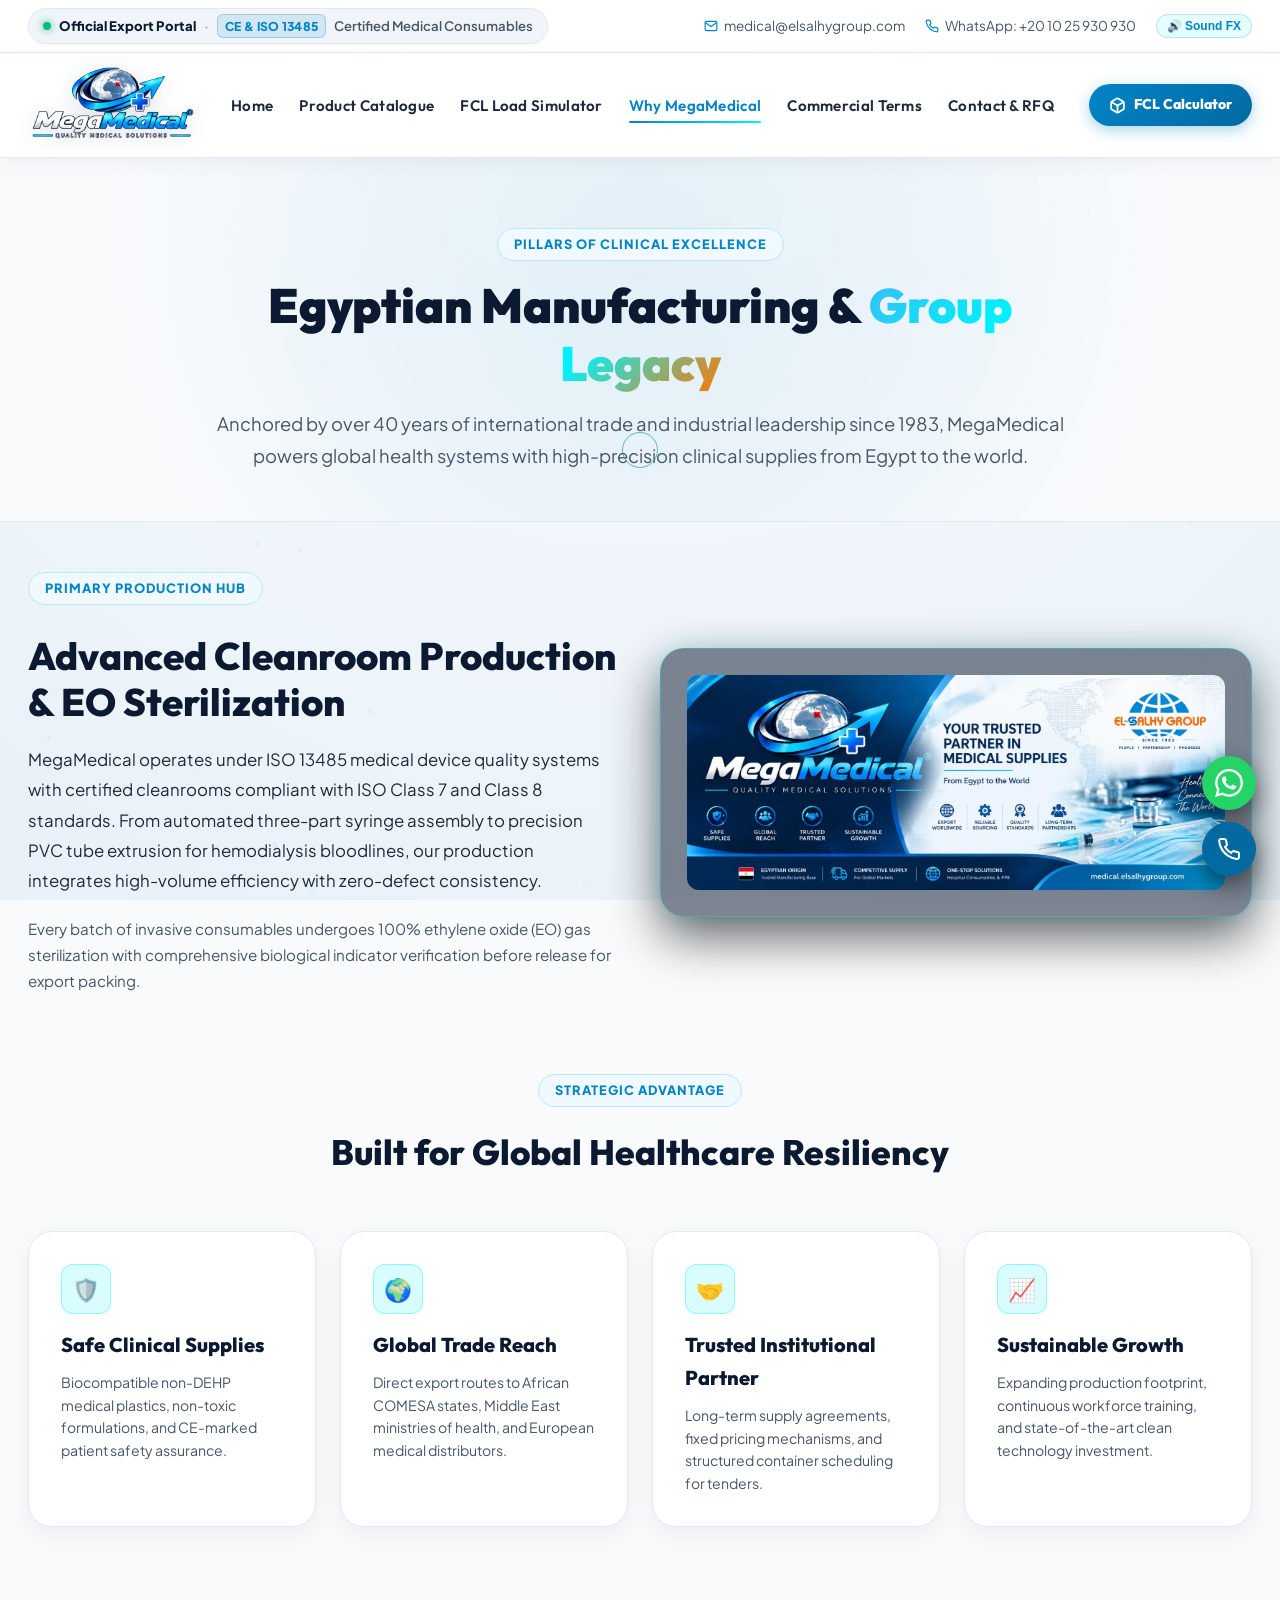
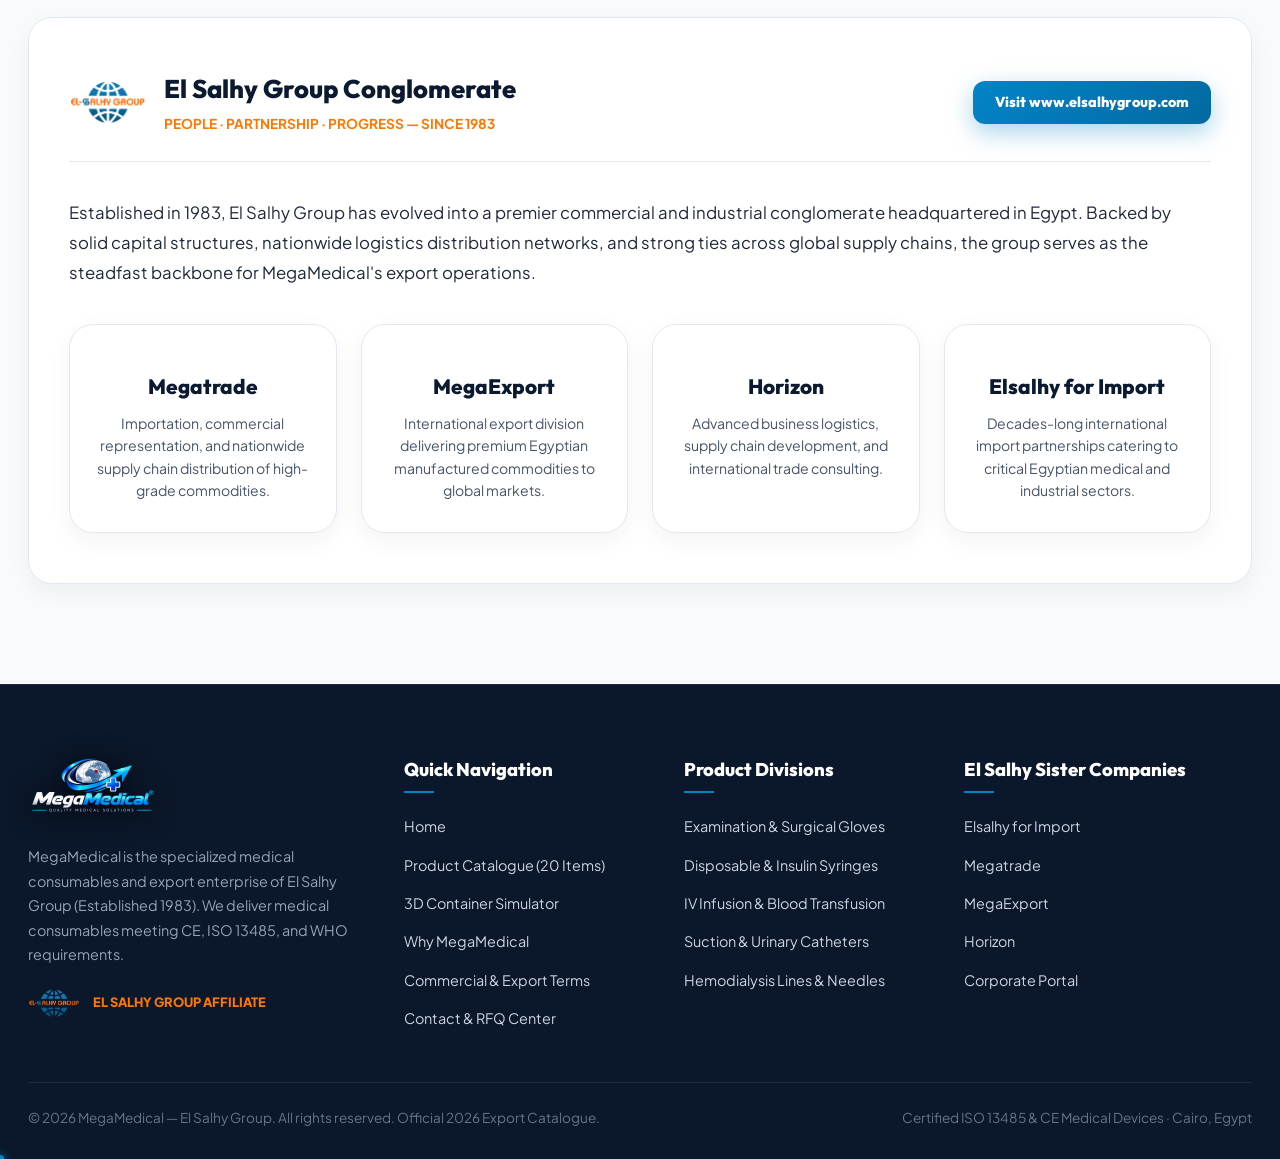
==== commit a2e2a3f1: "Fix top header badge visibility, brighten RFQ form input fields, and style container stat boxes for " ====
--- a/about.html
+++ b/about.html
@@ -26,7 +26,10 @@
       <div class="top-strip-inner">
         <div class="group-link-badge">
           <span class="badge-dot-live"></span>
-          <span>Official Export Portal · CE & ISO 13485 Certified Medical Consumables</span>
+          <span class="top-badge-title">Official Export Portal</span>
+          <span class="top-badge-sep">·</span>
+          <span class="top-badge-cert">CE &amp; ISO 13485</span>
+          <span class="top-badge-desc">Certified Medical Consumables</span>
         </div>
 
         <div class="top-strip-contacts">
--- a/styles.css
+++ b/styles.css
@@ -178,15 +178,57 @@
 }
 
 .group-link-badge {
-  display: flex;
-  align-items: center;
-  gap: 10px;
-}
-
-.group-link-badge img {
-  height: 22px;
-  width: auto;
-  object-fit: contain;
+  display: inline-flex;
+  align-items: center;
+  gap: 8px;
+  background: #f1f5f9;
+  border: 1px solid #e2e8f0;
+  padding: 5px 14px;
+  border-radius: 20px;
+  font-size: 0.82rem;
+  font-weight: 700;
+  color: #0b1a30;
+  box-shadow: 0 1px 3px rgba(11, 26, 48, 0.04);
+}
+
+.group-link-badge span {
+  color: #0b1a30;
+}
+
+.top-badge-title {
+  color: #0b1a30 !important;
+  font-weight: 800;
+}
+
+.top-badge-sep {
+  color: #94a3b8 !important;
+}
+
+.top-badge-cert {
+  background: rgba(2, 132, 199, 0.12);
+  color: #0284c7 !important;
+  border: 1px solid rgba(2, 132, 199, 0.28);
+  padding: 1px 7px;
+  border-radius: 6px;
+  font-weight: 800;
+  font-size: 0.76rem;
+  letter-spacing: 0.3px;
+}
+
+.top-badge-desc {
+  color: #475569 !important;
+  font-weight: 600;
+}
+
+.badge-dot-live {
+  width: 8px;
+  height: 8px;
+  border-radius: 50%;
+  background: #10b981;
+  box-shadow: 0 0 8px #10b981;
+  display: inline-block;
+  flex-shrink: 0;
+  animation: pulse-ring 1.5s infinite;
 }
 
 .group-link-badge a {
@@ -2166,11 +2208,14 @@
   bottom: 10px;
   right: 14px;
   font-size: 0.72rem;
-  color: var(--neon-cyan);
-  background: rgba(3, 7, 18, 0.8);
-  padding: 3px 8px;
+  color: #0284c7;
+  background: rgba(255, 255, 255, 0.92);
+  border: 1px solid #cbd5e1;
+  padding: 4px 10px;
   border-radius: 6px;
   pointer-events: none;
+  font-weight: 700;
+  box-shadow: 0 2px 6px rgba(11, 26, 48, 0.06);
 }
 
 /* Container Type Toggle */
@@ -2338,24 +2383,27 @@
 }
 
 .stat-cell-box {
-  background: rgba(5, 11, 23, 0.8);
-  border: 1px solid var(--border-neon);
+  background: #ffffff !important;
+  border: 1.5px solid #cbd5e1 !important;
   border-radius: var(--radius-md);
-  padding: 14px;
+  padding: 16px 18px;
+  box-shadow: 0 2px 8px rgba(11, 26, 48, 0.04);
 }
 
 .stat-cell-label {
-  font-size: 0.75rem;
-  color: var(--text-muted);
+  font-size: 0.74rem;
+  color: #64748b !important;
   text-transform: uppercase;
-  font-weight: 700;
+  font-weight: 800;
+  letter-spacing: 0.5px;
+  margin-bottom: 4px;
 }
 
 .stat-cell-val {
   font-family: var(--font-display);
-  font-size: 1.35rem;
+  font-size: 1.4rem;
   font-weight: 900;
-  color: var(--text-pure);
+  color: #0284c7 !important;
 }
 
 .btn-export-whatsapp-quote {
@@ -2566,11 +2614,11 @@
 }
 
 .rfq-form-panel {
-  background: var(--bg-card);
-  border: 1px solid var(--border-neon);
+  background: #ffffff !important;
+  border: 1px solid #e2e8f0 !important;
   border-radius: var(--radius-xl);
   padding: 36px;
-  backdrop-filter: blur(20px);
+  box-shadow: 0 8px 30px rgba(11, 26, 48, 0.06);
 }
 
 .form-field-group {
@@ -2588,26 +2636,32 @@
   display: block;
   font-size: 0.85rem;
   font-weight: 700;
-  color: var(--text-silver);
+  color: #0b1a30;
   margin-bottom: 8px;
 }
 
 .form-field-input, .form-field-textarea {
   width: 100%;
-  background: rgba(3, 7, 18, 0.85);
-  border: 1px solid var(--border-neon);
+  background: #ffffff !important;
+  border: 1.5px solid #cbd5e1 !important;
   border-radius: var(--radius-sm);
-  padding: 12px 16px;
-  color: var(--text-pure);
+  padding: 13px 16px;
+  color: #0b1a30 !important;
   font-size: 0.95rem;
   outline: none;
   font-family: inherit;
   transition: var(--transition-fast);
+  box-shadow: inset 0 1px 2px rgba(0, 0, 0, 0.03);
+}
+
+.form-field-input::placeholder, .form-field-textarea::placeholder {
+  color: #94a3b8 !important;
 }
 
 .form-field-input:focus, .form-field-textarea:focus {
-  border-color: var(--neon-cyan);
-  box-shadow: 0 0 20px var(--neon-cyan-glow);
+  border-color: #0284c7 !important;
+  background: #ffffff !important;
+  box-shadow: 0 0 0 3px rgba(2, 132, 199, 0.15) !important;
 }
 
 .form-field-textarea {
@@ -3401,16 +3455,46 @@
   box-shadow: 0 8px 25px rgba(11, 26, 48, 0.05) !important;
 }
 
-.form-input-field, .form-textarea-field {
-  background: #f8fafc !important;
-  border: 1px solid #cbd5e1 !important;
+.form-field-input, .form-field-textarea, .form-input-field, .form-textarea-field {
+  background: #ffffff !important;
+  border: 1.5px solid #cbd5e1 !important;
   color: #0b1a30 !important;
-}
-
-.form-input-field:focus, .form-textarea-field:focus {
+  border-radius: var(--radius-sm) !important;
+}
+
+.form-field-input::placeholder, .form-field-textarea::placeholder {
+  color: #94a3b8 !important;
+}
+
+.form-field-input:focus, .form-field-textarea:focus, .form-input-field:focus, .form-textarea-field:focus {
   background: #ffffff !important;
   border-color: #0284c7 !important;
   box-shadow: 0 0 0 3px rgba(2, 132, 199, 0.15) !important;
+}
+
+.stat-cell-box {
+  background: #ffffff !important;
+  border: 1.5px solid #cbd5e1 !important;
+  border-radius: var(--radius-md) !important;
+  padding: 16px 18px !important;
+  box-shadow: 0 2px 8px rgba(11, 26, 48, 0.04) !important;
+}
+
+.stat-cell-label {
+  color: #64748b !important;
+  font-weight: 800 !important;
+}
+
+.stat-cell-val {
+  color: #0284c7 !important;
+  font-weight: 900 !important;
+}
+
+.canvas-controls-hint {
+  color: #0284c7 !important;
+  background: rgba(255, 255, 255, 0.95) !important;
+  border: 1px solid #cbd5e1 !important;
+  box-shadow: 0 2px 6px rgba(11, 26, 48, 0.06) !important;
 }
 
 .contact-method-card {
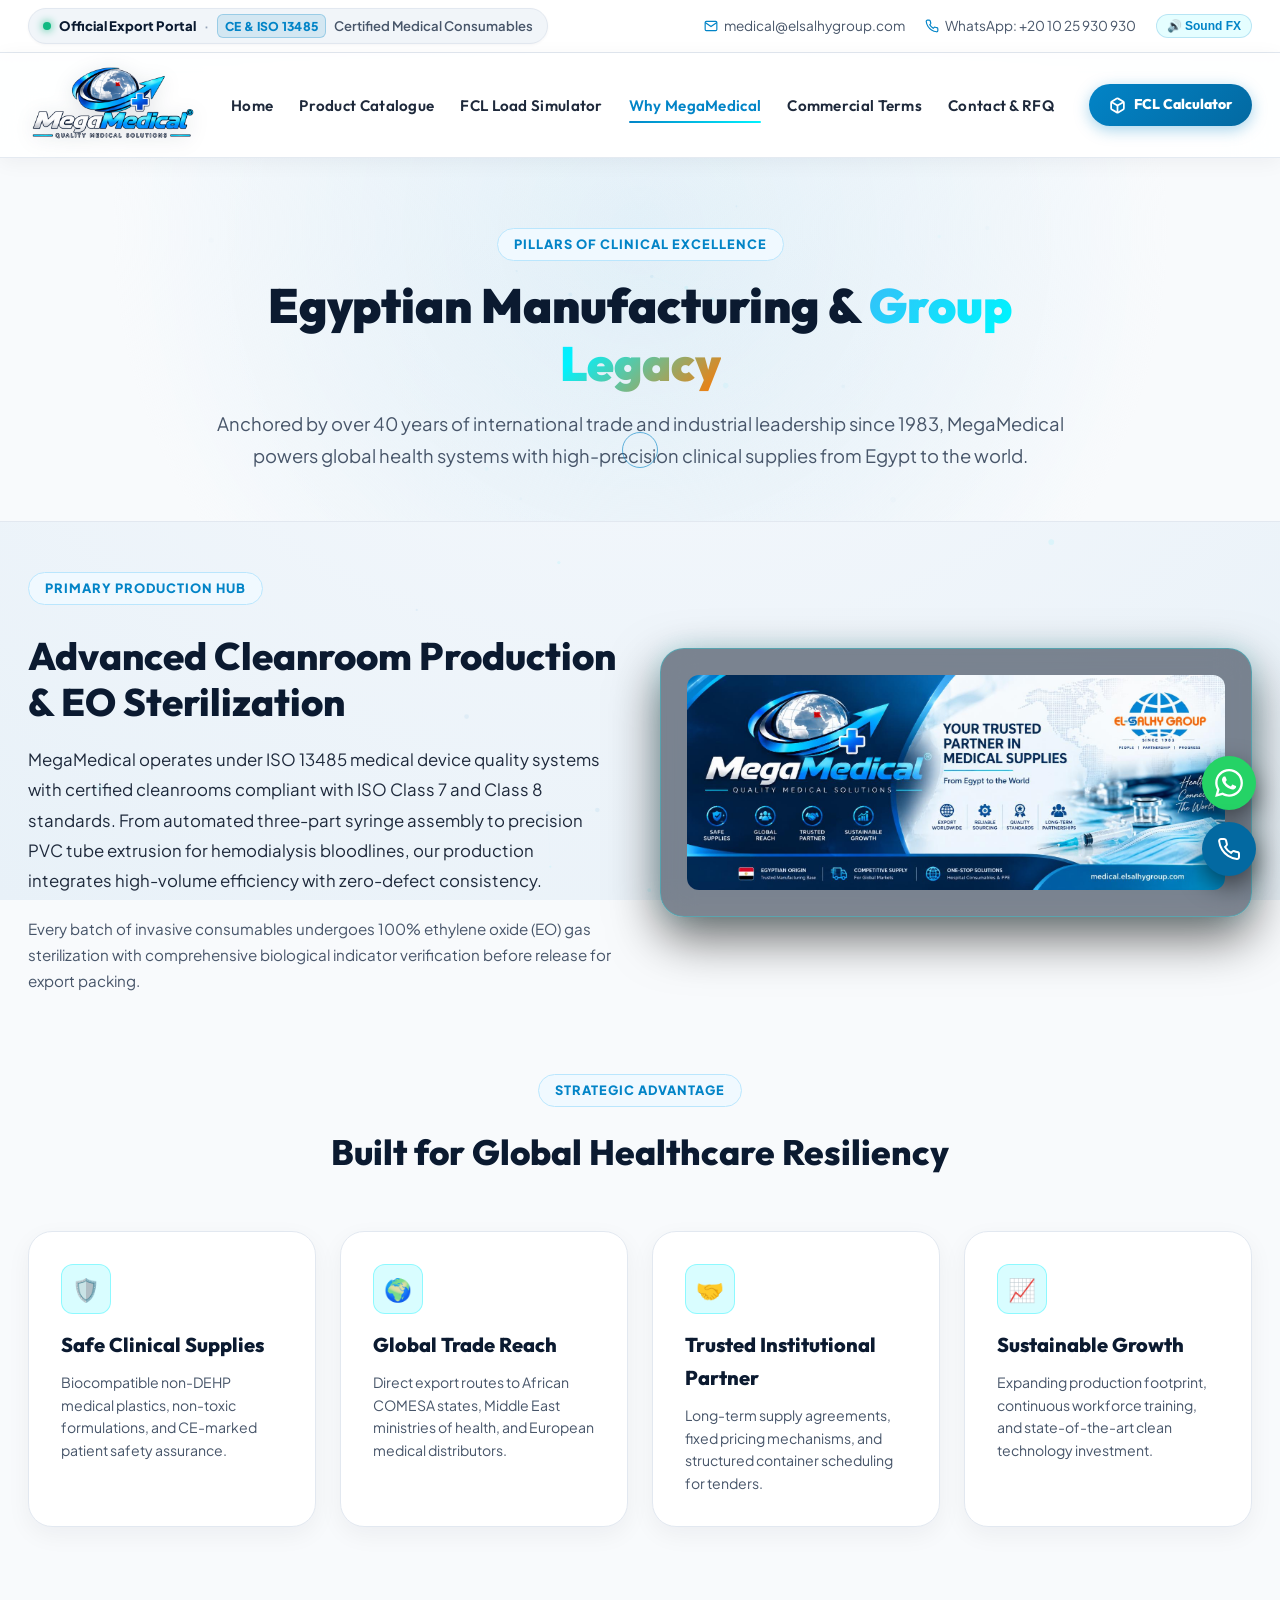
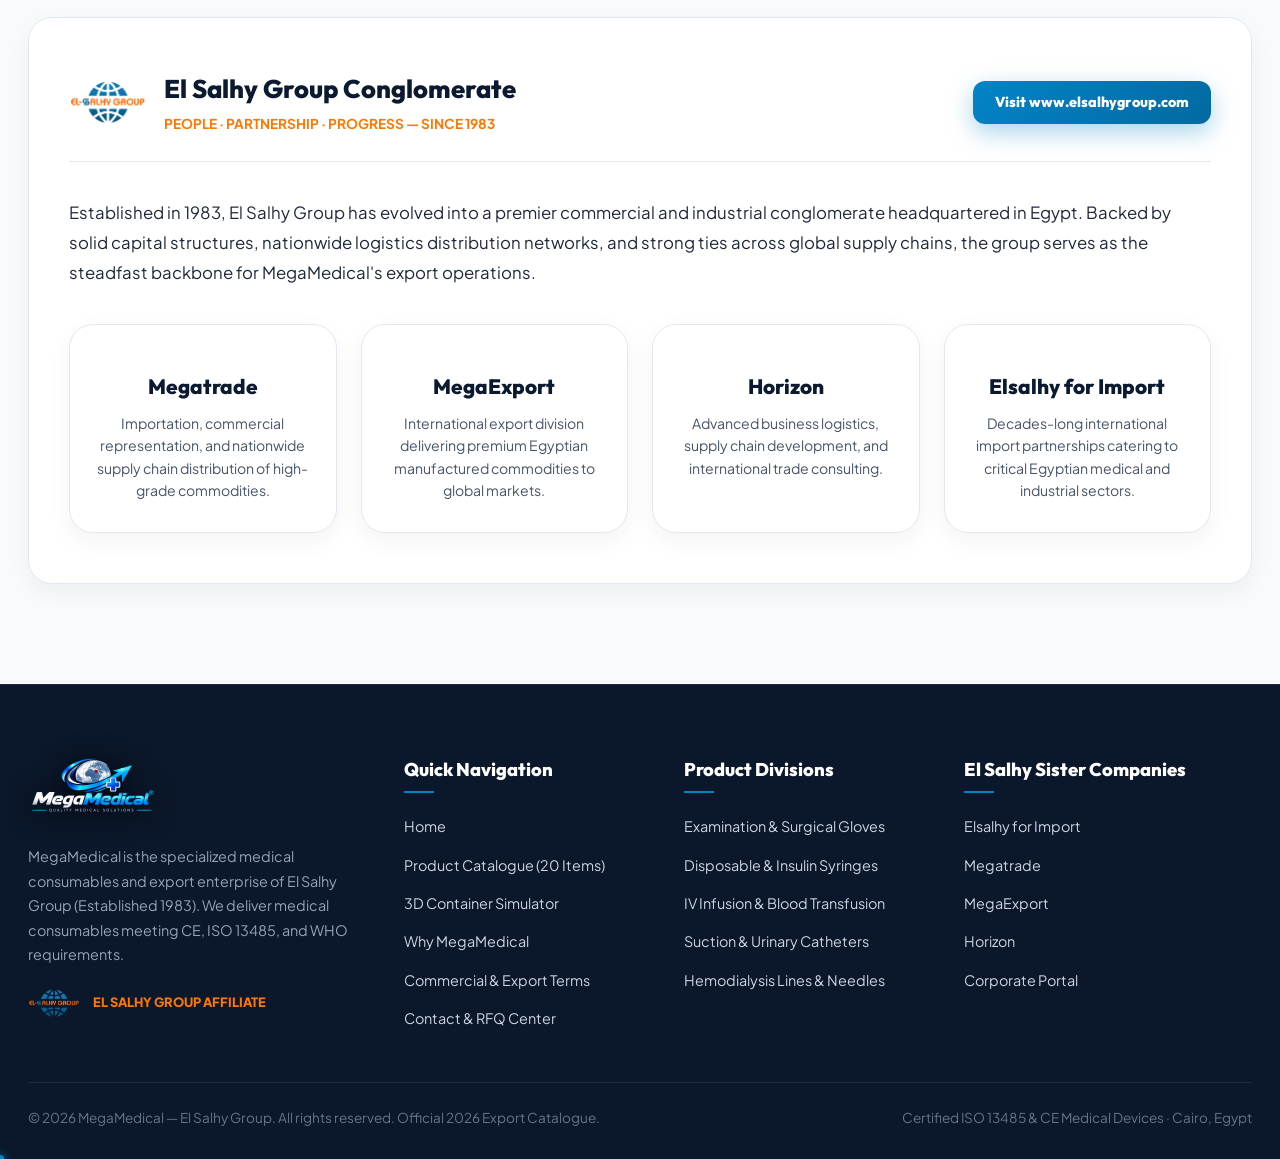
==== commit d96e94c4: "Feature: Prominently showcase official PDF corporate banner in hero slider and dedicated presentatio" ====
--- a/about.html
+++ b/about.html
@@ -106,7 +106,7 @@
           </div>
 
           <div class="hero-3d-featured-card">
-            <img src="assets/hero_banner.jpg" alt="MegaMedical Factory Cleanrooms" style="width: 100%; border-radius: 12px; display: block;">
+            <img src="assets/hero_banner.jpg" alt="MegaMedical &amp; El Salhy Group - Official Corporate Presentation" style="width: 100%; border-radius: 12px; display: block;">
           </div>
         </div>
 
--- a/styles.css
+++ b/styles.css
@@ -858,16 +858,22 @@
   font-family: var(--font-display);
   font-size: 1.4rem;
   font-weight: 800;
-  color: #ffffff;
+  color: #ffffff !important;
   line-height: 1.25;
   margin: 0;
 }
 
 .slide-description {
   font-size: 0.88rem;
-  color: #cbd5e1;
+  color: #e2e8f0 !important;
   line-height: 1.55;
   margin: 0;
+}
+
+.slide-media-img.banner-contain-img {
+  object-fit: contain;
+  background: linear-gradient(135deg, #041228 0%, #071c3b 100%);
+  padding: 6px;
 }
 
 .slide-features-row {
@@ -3594,8 +3600,222 @@
   color: #64748b !important;
 }
 
-body :not(.master-footer):not(.btn-primary-neon):not(.btn-nav-calc):not(.btn-slide-explore):not(.tag-orange):not(#nav-cart-badge):not(.badge-strip-emergency):not(.btn-slide-orange):not(.footer-heading):not(.footer-bio-text):not(.footer-nav-list):not(.footer-nav-list *):not(.product-badge-cert):not(.badge-tag-cyan):not(.btn-add-container-cart)[style*="color: #fff"],
-body :not(.master-footer):not(.btn-primary-neon):not(.btn-nav-calc):not(.btn-slide-explore):not(.tag-orange):not(#nav-cart-badge):not(.badge-strip-emergency):not(.btn-slide-orange):not(.footer-heading):not(.footer-bio-text):not(.footer-nav-list):not(.footer-nav-list *):not(.product-badge-cert):not(.badge-tag-cyan):not(.btn-add-container-cart)[style*="color:#fff"],
-body :not(.master-footer):not(.btn-primary-neon):not(.btn-nav-calc):not(.btn-slide-explore):not(.tag-orange):not(#nav-cart-badge):not(.badge-strip-emergency):not(.btn-slide-orange):not(.footer-heading):not(.footer-bio-text):not(.footer-nav-list):not(.footer-nav-list *):not(.product-badge-cert):not(.badge-tag-cyan):not(.btn-add-container-cart)[style*="color: white"] {
+body :not(.master-footer):not(.btn-primary-neon):not(.btn-nav-calc):not(.btn-slide-explore):not(.tag-orange):not(#nav-cart-badge):not(.badge-strip-emergency):not(.btn-slide-orange):not(.footer-heading):not(.footer-bio-text):not(.footer-nav-list):not(.footer-nav-list *):not(.product-badge-cert):not(.badge-tag-cyan):not(.btn-add-container-cart):not(.btn-banner-action-pdf):not(.btn-banner-action-pdf *):not(.btn-banner-action-wa):not(.btn-banner-action-wa *):not(.banner-overlay-origin)[style*="color: #fff"],
+body :not(.master-footer):not(.btn-primary-neon):not(.btn-nav-calc):not(.btn-slide-explore):not(.tag-orange):not(#nav-cart-badge):not(.badge-strip-emergency):not(.btn-slide-orange):not(.footer-heading):not(.footer-bio-text):not(.footer-nav-list):not(.footer-nav-list *):not(.product-badge-cert):not(.badge-tag-cyan):not(.btn-add-container-cart):not(.btn-banner-action-pdf):not(.btn-banner-action-pdf *):not(.btn-banner-action-wa):not(.btn-banner-action-wa *):not(.banner-overlay-origin)[style*="color:#fff"],
+body :not(.master-footer):not(.btn-primary-neon):not(.btn-nav-calc):not(.btn-slide-explore):not(.tag-orange):not(#nav-cart-badge):not(.badge-strip-emergency):not(.btn-slide-orange):not(.footer-heading):not(.footer-bio-text):not(.footer-nav-list):not(.footer-nav-list *):not(.product-badge-cert):not(.badge-tag-cyan):not(.btn-add-container-cart):not(.btn-banner-action-pdf):not(.btn-banner-action-pdf *):not(.btn-banner-action-wa):not(.btn-banner-action-wa *):not(.banner-overlay-origin)[style*="color: white"] {
   color: #0b1a30 !important;
 }
+
+/* ==========================================================================
+   Corporate PDF Presentation Banner Showcase Section
+   ========================================================================== */
+.corporate-banner-showcase-section {
+  padding: 60px 0 80px;
+  background: linear-gradient(180deg, #f8fafc 0%, #f1f5f9 100%);
+  border-top: 1px solid #e2e8f0;
+  border-bottom: 1px solid #e2e8f0;
+  position: relative;
+}
+
+.banner-section-header {
+  text-align: center;
+  max-width: 820px;
+  margin: 0 auto 36px;
+}
+
+.banner-section-title {
+  font-family: var(--font-display);
+  font-size: 2.3rem;
+  font-weight: 800;
+  color: #0b1a30 !important;
+  margin: 14px 0 10px;
+  line-height: 1.25;
+}
+
+.banner-section-subtitle {
+  color: #475569 !important;
+  font-size: 1.05rem;
+  line-height: 1.6;
+  margin: 0;
+}
+
+.corporate-banner-card {
+  background: #ffffff;
+  border-radius: 20px;
+  border: 1px solid #cbd5e1;
+  box-shadow: 0 18px 45px rgba(2, 44, 94, 0.08), 0 4px 14px rgba(0, 0, 0, 0.04);
+  overflow: hidden;
+  transition: transform 0.3s ease, box-shadow 0.3s ease;
+}
+
+.corporate-banner-card:hover {
+  box-shadow: 0 24px 60px rgba(0, 242, 254, 0.15), 0 8px 24px rgba(2, 44, 94, 0.1);
+}
+
+.corporate-banner-image-wrapper {
+  position: relative;
+  width: 100%;
+  background: #031024;
+  overflow: hidden;
+}
+
+.corporate-banner-full-img {
+  width: 100%;
+  height: auto;
+  display: block;
+  object-fit: cover;
+  transition: transform 0.6s cubic-bezier(0.16, 1, 0.3, 1);
+}
+
+.corporate-banner-card:hover .corporate-banner-full-img {
+  transform: scale(1.012);
+}
+
+.banner-glass-overlay-bar {
+  display: flex;
+  align-items: center;
+  justify-content: space-between;
+  padding: 16px 24px;
+  background: #ffffff;
+  border-top: 1px solid #e2e8f0;
+  gap: 16px;
+  flex-wrap: wrap;
+}
+
+.banner-overlay-info {
+  display: flex;
+  align-items: center;
+  gap: 12px;
+  flex-wrap: wrap;
+}
+
+.banner-overlay-origin {
+  font-size: 0.95rem;
+  font-weight: 700;
+  color: #0b1a30 !important;
+}
+
+.banner-overlay-cert {
+  background: #e0f2fe;
+  color: #0369a1 !important;
+  font-size: 0.8rem;
+  font-weight: 800;
+  padding: 4px 12px;
+  border-radius: 12px;
+  border: 1px solid #bae6fd;
+}
+
+.banner-overlay-actions {
+  display: flex;
+  align-items: center;
+  gap: 12px;
+}
+
+.btn-banner-action-pdf {
+  display: inline-flex;
+  align-items: center;
+  gap: 8px;
+  padding: 11px 20px;
+  background: #0b1a30 !important;
+  color: #ffffff !important;
+  font-size: 0.88rem;
+  font-weight: 700;
+  border-radius: 10px;
+  text-decoration: none;
+  transition: all 0.25s ease;
+  box-shadow: 0 4px 12px rgba(11, 26, 48, 0.2);
+}
+
+.btn-banner-action-pdf:hover {
+  background: #0284c7 !important;
+  color: #ffffff !important;
+  transform: translateY(-2px);
+  box-shadow: 0 6px 18px rgba(2, 132, 199, 0.35);
+}
+
+.btn-banner-action-wa {
+  display: inline-flex;
+  align-items: center;
+  gap: 8px;
+  padding: 11px 20px;
+  background: #10b981 !important;
+  color: #ffffff !important;
+  font-size: 0.88rem;
+  font-weight: 700;
+  border-radius: 10px;
+  text-decoration: none;
+  transition: all 0.25s ease;
+  box-shadow: 0 4px 12px rgba(16, 185, 129, 0.25);
+}
+
+.btn-banner-action-wa:hover {
+  background: #059669 !important;
+  color: #ffffff !important;
+  transform: translateY(-2px);
+  box-shadow: 0 6px 18px rgba(5, 150, 105, 0.4);
+}
+
+.banner-pillars-grid {
+  display: grid;
+  grid-template-columns: repeat(4, 1fr);
+  gap: 1px;
+  background: #e2e8f0;
+  border-top: 1px solid #e2e8f0;
+}
+
+.banner-pillar-card {
+  background: #ffffff;
+  padding: 24px 20px;
+  display: flex;
+  gap: 14px;
+  align-items: flex-start;
+  transition: background 0.25s ease;
+}
+
+.banner-pillar-card:hover {
+  background: #f8fafc;
+}
+
+.pillar-icon-box {
+  font-size: 1.8rem;
+  line-height: 1;
+  flex-shrink: 0;
+}
+
+.pillar-text-box h4 {
+  font-family: var(--font-display);
+  font-size: 1.05rem;
+  font-weight: 800;
+  color: #0b1a30 !important;
+  margin: 0 0 6px 0;
+}
+
+.pillar-text-box p {
+  font-size: 0.85rem;
+  line-height: 1.55;
+  color: #64748b !important;
+  margin: 0;
+}
+
+@media (max-width: 991px) {
+  .banner-pillars-grid {
+    grid-template-columns: repeat(2, 1fr);
+  }
+}
+
+@media (max-width: 640px) {
+  .banner-pillars-grid {
+    grid-template-columns: 1fr;
+  }
+  .banner-glass-overlay-bar {
+    flex-direction: column;
+    align-items: stretch;
+  }
+  .banner-overlay-actions {
+    flex-direction: column;
+  }
+  .btn-banner-action-pdf, .btn-banner-action-wa {
+    justify-content: center;
+  }
+}
+
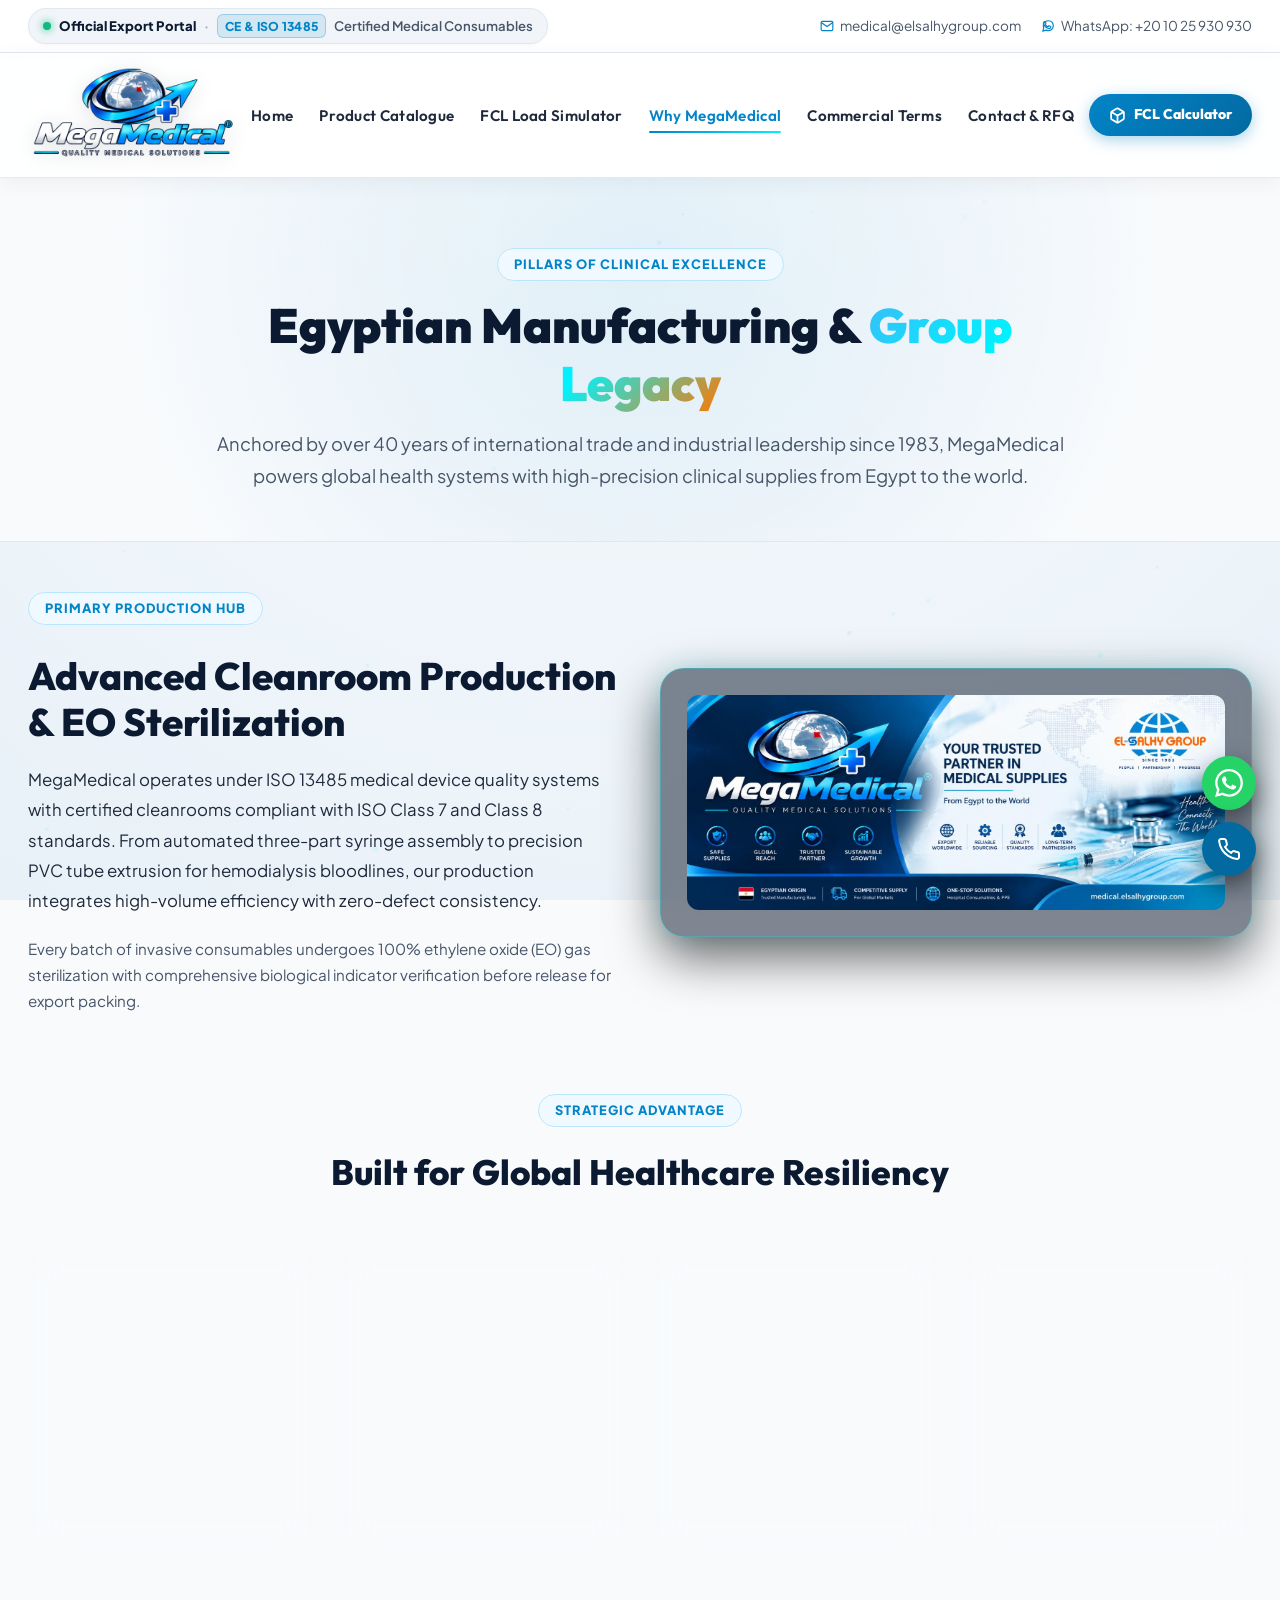
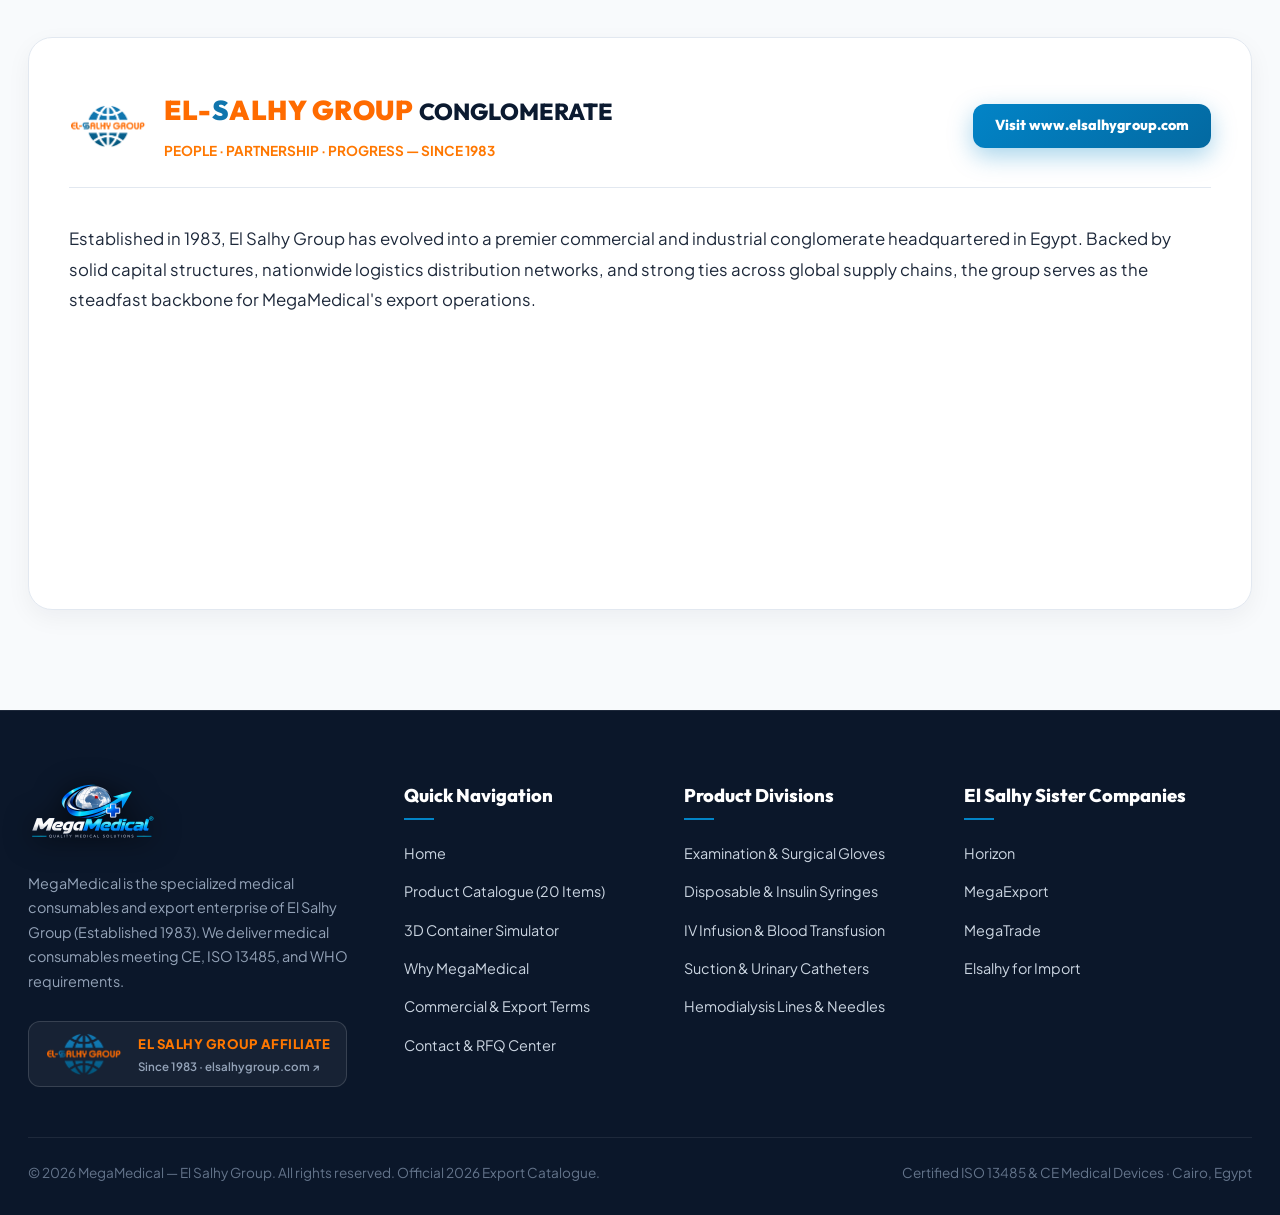
==== commit 2ec0ef53: "Enhancement: Complete user refinement list (Sister companies order, enlarged logos, light search bar" ====
--- a/about.html
+++ b/about.html
@@ -38,10 +38,9 @@
             <span>medical@elsalhygroup.com</span>
           </a>
           <a href="https://wa.me/201025930930" target="_blank" class="top-strip-link">
-            <svg viewBox="0 0 24 24" fill="none" stroke="currentColor" stroke-width="2"><path d="M22 16.92v3a2 2 0 0 1-2.18 2 19.79 19.79 0 0 1-8.63-3.07 19.5 19.5 0 0 1-6-6 19.79 19.79 0 0 1-3.07-8.67A2 2 0 0 1 4.11 2h3a2 2 0 0 1 2 1.72 12.84 12.84 0 0 0 .7 2.81 2 2 0 0 1-.45 2.11L8.09 9.91a16 16 0 0 0 6 6l1.27-1.27a2 2 0 0 1 2.11-.45 12.84 12.84 0 0 0 2.81.7A2 2 0 0 1 22 16.92z"/></svg>
+            <svg viewBox="0 0 24 24" fill="none" stroke="currentColor" stroke-width="2" stroke-linecap="round" stroke-linejoin="round"><path d="M21 11.5a8.38 8.38 0 0 1-.9 3.8 8.5 8.5 0 0 1-7.6 4.7 8.38 8.38 0 0 1-3.8-.9L3 21l1.9-5.7a8.38 8.38 0 0 1-.9-3.8 8.5 8.5 0 0 1 4.7-7.6 8.38 8.38 0 0 1 3.8-.9h.5a8.48 8.48 0 0 1 8 8v.5z"/><path d="M16 12.5c-.3-.2-1.8-.9-2.1-1-.3-.1-.5-.2-.7.2-.2.3-.8 1-1 1.2-.2.2-.4.2-.7.1-.3-.1-1.3-.5-2.4-1.5-.9-.8-1.5-1.8-1.7-2.1-.2-.3 0-.5.1-.6.1-.1.3-.4.5-.5.1-.2.2-.3.3-.5.1-.2 0-.4 0-.5s-.7-1.7-1-2.3c-.2-.6-.5-.5-.7-.5h-.6c-.2 0-.5.1-.8.4-.3.3-1.1 1.1-1.1 2.6s1.1 3 1.3 3.2c.2.2 2.2 3.4 5.3 4.7.7.3 1.3.5 1.8.7.8.2 1.5.2 2 .1.6-.1 1.8-.7 2-1.5.3-.7.3-1.4.2-1.5z"/></svg>
             <span>WhatsApp: +20 10 25 930 930</span>
           </a>
-          <button class="sound-toggle-btn" id="sound-toggle">🔊 Sound FX</button>
         </div>
       </div>
     </div>
@@ -148,7 +147,10 @@
             <div style="display: flex; align-items: center; gap: 16px;">
               <img src="assets/elsalhy_logo.png" alt="El Salhy Group" style="height: 48px;">
               <div>
-                <h3 style="font-family: var(--font-display); font-size: 1.6rem; font-weight: 800; color: #0b1a30;">El Salhy Group Conglomerate</h3>
+                <h3 style="font-family: 'Outfit', var(--font-display); font-size: 1.7rem; font-weight: 900; letter-spacing: 0.5px; margin: 0 0 4px 0;">
+                  <span style="color: #ff6b00;">EL-</span><span style="color: #1075ad;">S</span><span style="color: #ff6b00;">ALHY GROUP</span>
+                  <span style="color: #0b1a30; font-weight: 800; font-size: 1.45rem; letter-spacing: 0;"> CONGLOMERATE</span>
+                </h3>
                 <span style="font-size: 0.85rem; color: var(--salhy-orange); font-weight: 700;">PEOPLE · PARTNERSHIP · PROGRESS — SINCE 1983</span>
               </div>
             </div>
@@ -161,16 +163,16 @@
 
           <div class="group-subsidiary-cards" style="margin-top: 0;">
             <div class="subsidiary-neon-card">
-              <h4 class="subsidiary-name">Megatrade</h4>
-              <p class="subsidiary-desc">Importation, commercial representation, and nationwide supply chain distribution of high-grade commodities.</p>
+              <h4 class="subsidiary-name">Horizon</h4>
+              <p class="subsidiary-desc">Advanced business logistics, supply chain development, and international trade consulting.</p>
             </div>
             <div class="subsidiary-neon-card">
               <h4 class="subsidiary-name">MegaExport</h4>
               <p class="subsidiary-desc">International export division delivering premium Egyptian manufactured commodities to global markets.</p>
             </div>
             <div class="subsidiary-neon-card">
-              <h4 class="subsidiary-name">Horizon</h4>
-              <p class="subsidiary-desc">Advanced business logistics, supply chain development, and international trade consulting.</p>
+              <h4 class="subsidiary-name">MegaTrade</h4>
+              <p class="subsidiary-desc">Importation, commercial representation, and nationwide supply chain distribution of high-grade commodities.</p>
             </div>
             <div class="subsidiary-neon-card">
               <h4 class="subsidiary-name">Elsalhy for Import</h4>
@@ -191,10 +193,13 @@
             <p class="footer-bio-text">
               MegaMedical is the specialized medical consumables and export enterprise of El Salhy Group (Established 1983). We deliver medical consumables meeting CE, ISO 13485, and WHO requirements.
             </p>
-            <div style="display: flex; gap: 12px; align-items: center;">
-              <img src="assets/elsalhy_logo.png" alt="El Salhy Group" style="height: 32px;">
-              <span style="font-size: 0.8rem; color: var(--salhy-orange); font-weight: 800;">EL SALHY GROUP AFFILIATE</span>
-            </div>
+            <a href="https://elsalhygroup.com" target="_blank" rel="noopener noreferrer" class="footer-salhy-link" title="Visit El Salhy Group Corporate Website">
+              <img src="assets/elsalhy_logo.png" alt="El Salhy Group" class="footer-salhy-logo">
+              <div class="footer-salhy-text-col">
+                <span class="footer-salhy-badge">EL SALHY GROUP AFFILIATE</span>
+                <span class="footer-salhy-sub">Since 1983 · elsalhygroup.com ↗</span>
+              </div>
+            </a>
           </div>
 
           <div>
@@ -223,11 +228,10 @@
           <div>
             <h4 class="footer-heading">El Salhy Sister Companies</h4>
             <ul class="footer-nav-list">
+              <li><a href="https://elsalhygroup.com/horizon" target="_blank">Horizon</a></li>
+              <li><a href="https://elsalhygroup.com/MegaExport/" target="_blank">MegaExport</a></li>
+              <li><a href="https://elsalhygroup.com/megatrade22/" target="_blank">MegaTrade</a></li>
               <li><a href="https://elsalhygroup.com/import-trade/" target="_blank">Elsalhy for Import</a></li>
-              <li><a href="https://elsalhygroup.com/megatrade22/" target="_blank">Megatrade</a></li>
-              <li><a href="https://elsalhygroup.com/MegaExport/" target="_blank">MegaExport</a></li>
-              <li><a href="https://elsalhygroup.com/horizon" target="_blank">Horizon</a></li>
-              <li><a href="https://www.elsalhygroup.com" target="_blank">Corporate Portal</a></li>
             </ul>
           </div>
         </div>
--- a/styles.css
+++ b/styles.css
@@ -110,38 +110,10 @@
   opacity: 0.7;
 }
 
-/* Custom Cursor */
-.custom-cursor-dot {
-  position: fixed;
-  width: 8px;
-  height: 8px;
-  background: var(--neon-cyan);
-  border-radius: 50%;
-  pointer-events: none;
-  z-index: 9999;
-  transform: translate(-50%, -50%);
-  transition: opacity 0.2s, transform 0.1s;
-  box-shadow: 0 0 10px var(--neon-cyan);
-}
-
+/* Custom Cursor Circle - Disabled per user preference */
+.custom-cursor-dot,
 .custom-cursor-trail {
-  position: fixed;
-  width: 36px;
-  height: 36px;
-  border: 1.5px solid var(--neon-cyan);
-  border-radius: 50%;
-  pointer-events: none;
-  z-index: 9998;
-  transform: translate(-50%, -50%);
-  transition: width 0.2s, height 0.2s, border-color 0.2s, opacity 0.2s;
-  opacity: 0.6;
-}
-
-.cursor-hover .custom-cursor-trail {
-  width: 54px;
-  height: 54px;
-  border-color: var(--salhy-orange);
-  background: rgba(255, 119, 0, 0.08);
+  display: none !important;
 }
 
 /* App Master Layout */
@@ -339,18 +311,18 @@
 }
 
 .brand-main-logo {
-  height: 84px;
+  height: 104px;
   width: auto;
-  max-width: 280px;
+  max-width: 330px;
   object-fit: contain;
-  filter: drop-shadow(0 4px 12px rgba(0, 0, 0, 0.6)) drop-shadow(0 0 12px rgba(0, 242, 254, 0.45));
+  filter: drop-shadow(0 4px 12px rgba(0, 0, 0, 0.15)) drop-shadow(0 0 12px rgba(0, 242, 254, 0.35));
   transition: var(--transition-smooth);
   display: block;
 }
 
 .brand-main-logo:hover {
-  transform: scale(1.04);
-  filter: drop-shadow(0 6px 18px rgba(0, 0, 0, 0.8)) drop-shadow(0 0 22px rgba(0, 242, 254, 0.8));
+  transform: scale(1.03);
+  filter: drop-shadow(0 6px 18px rgba(0, 0, 0, 0.2)) drop-shadow(0 0 20px rgba(0, 242, 254, 0.6));
 }
 
 .brand-divider {
@@ -1412,54 +1384,62 @@
   width: 100%;
   display: flex;
   align-items: center;
+  background: #ffffff !important;
+  border-radius: 14px;
+  box-shadow: 0 4px 18px rgba(11, 26, 48, 0.05);
 }
 
 .catalog-search-box svg {
   position: absolute;
   left: 18px;
   pointer-events: none;
+  stroke: #0284c7 !important;
 }
 
 .search-input-field {
   width: 100%;
-  background: rgba(8, 20, 39, 0.75);
-  border: 1px solid var(--border-neon);
+  background: #ffffff !important;
+  border: 1.5px solid #cbd5e1 !important;
   border-radius: 14px;
   padding: 16px 50px 16px 54px;
-  color: #ffffff;
+  color: #0b1a30 !important;
   font-size: 1rem;
   font-family: var(--font-body);
   outline: none;
-  backdrop-filter: blur(12px);
   transition: var(--transition-fast);
 }
 
+.search-input-field::placeholder {
+  color: #94a3b8 !important;
+}
+
 .search-input-field:focus {
-  border-color: var(--neon-cyan);
-  box-shadow: 0 0 20px var(--neon-cyan-glow);
-  background: rgba(8, 20, 39, 0.95);
+  border-color: #0284c7 !important;
+  box-shadow: 0 0 0 4px rgba(2, 132, 199, 0.15), 0 8px 25px rgba(2, 132, 199, 0.08) !important;
+  background: #ffffff !important;
 }
 
 .btn-clear-search {
   position: absolute;
   right: 18px;
-  background: rgba(255, 255, 255, 0.12);
+  background: #e2e8f0 !important;
   border: none;
-  color: var(--text-muted);
-  width: 26px;
-  height: 26px;
+  color: #475569 !important;
+  width: 28px;
+  height: 28px;
   border-radius: 50%;
   cursor: pointer;
   display: none;
   align-items: center;
   justify-content: center;
   font-size: 0.85rem;
+  font-weight: 700;
   transition: var(--transition-fast);
 }
 
 .btn-clear-search:hover {
-  background: var(--salhy-orange);
-  color: #ffffff;
+  background: #dc2626 !important;
+  color: #ffffff !important;
 }
 
 .catalog-toolbar-bottom {
@@ -3819,3 +3799,58 @@
   }
 }
 
+/* ==========================================================================
+   Footer El Salhy Group Link & Logo
+   ========================================================================== */
+.footer-salhy-link {
+  display: inline-flex;
+  gap: 14px;
+  align-items: center;
+  text-decoration: none;
+  background: rgba(255, 255, 255, 0.05);
+  border: 1px solid rgba(255, 255, 255, 0.14);
+  padding: 8px 16px;
+  border-radius: 12px;
+  transition: all 0.25s ease;
+  margin-top: 8px;
+}
+
+.footer-salhy-link:hover {
+  background: rgba(255, 255, 255, 0.10);
+  border-color: var(--salhy-orange);
+  transform: translateY(-2px);
+  box-shadow: 0 6px 18px rgba(255, 119, 0, 0.2);
+}
+
+.footer-salhy-logo {
+  height: 48px;
+  width: auto;
+  object-fit: contain;
+  transition: transform 0.25s ease;
+  display: block;
+}
+
+.footer-salhy-link:hover .footer-salhy-logo {
+  transform: scale(1.06);
+}
+
+.footer-salhy-text-col {
+  display: flex;
+  flex-direction: column;
+  gap: 2px;
+}
+
+.footer-salhy-badge {
+  font-size: 0.82rem;
+  color: var(--salhy-orange) !important;
+  font-weight: 800;
+  letter-spacing: 0.5px;
+}
+
+.footer-salhy-sub {
+  font-size: 0.72rem;
+  color: #94a3b8 !important;
+  font-weight: 600;
+}
+
+
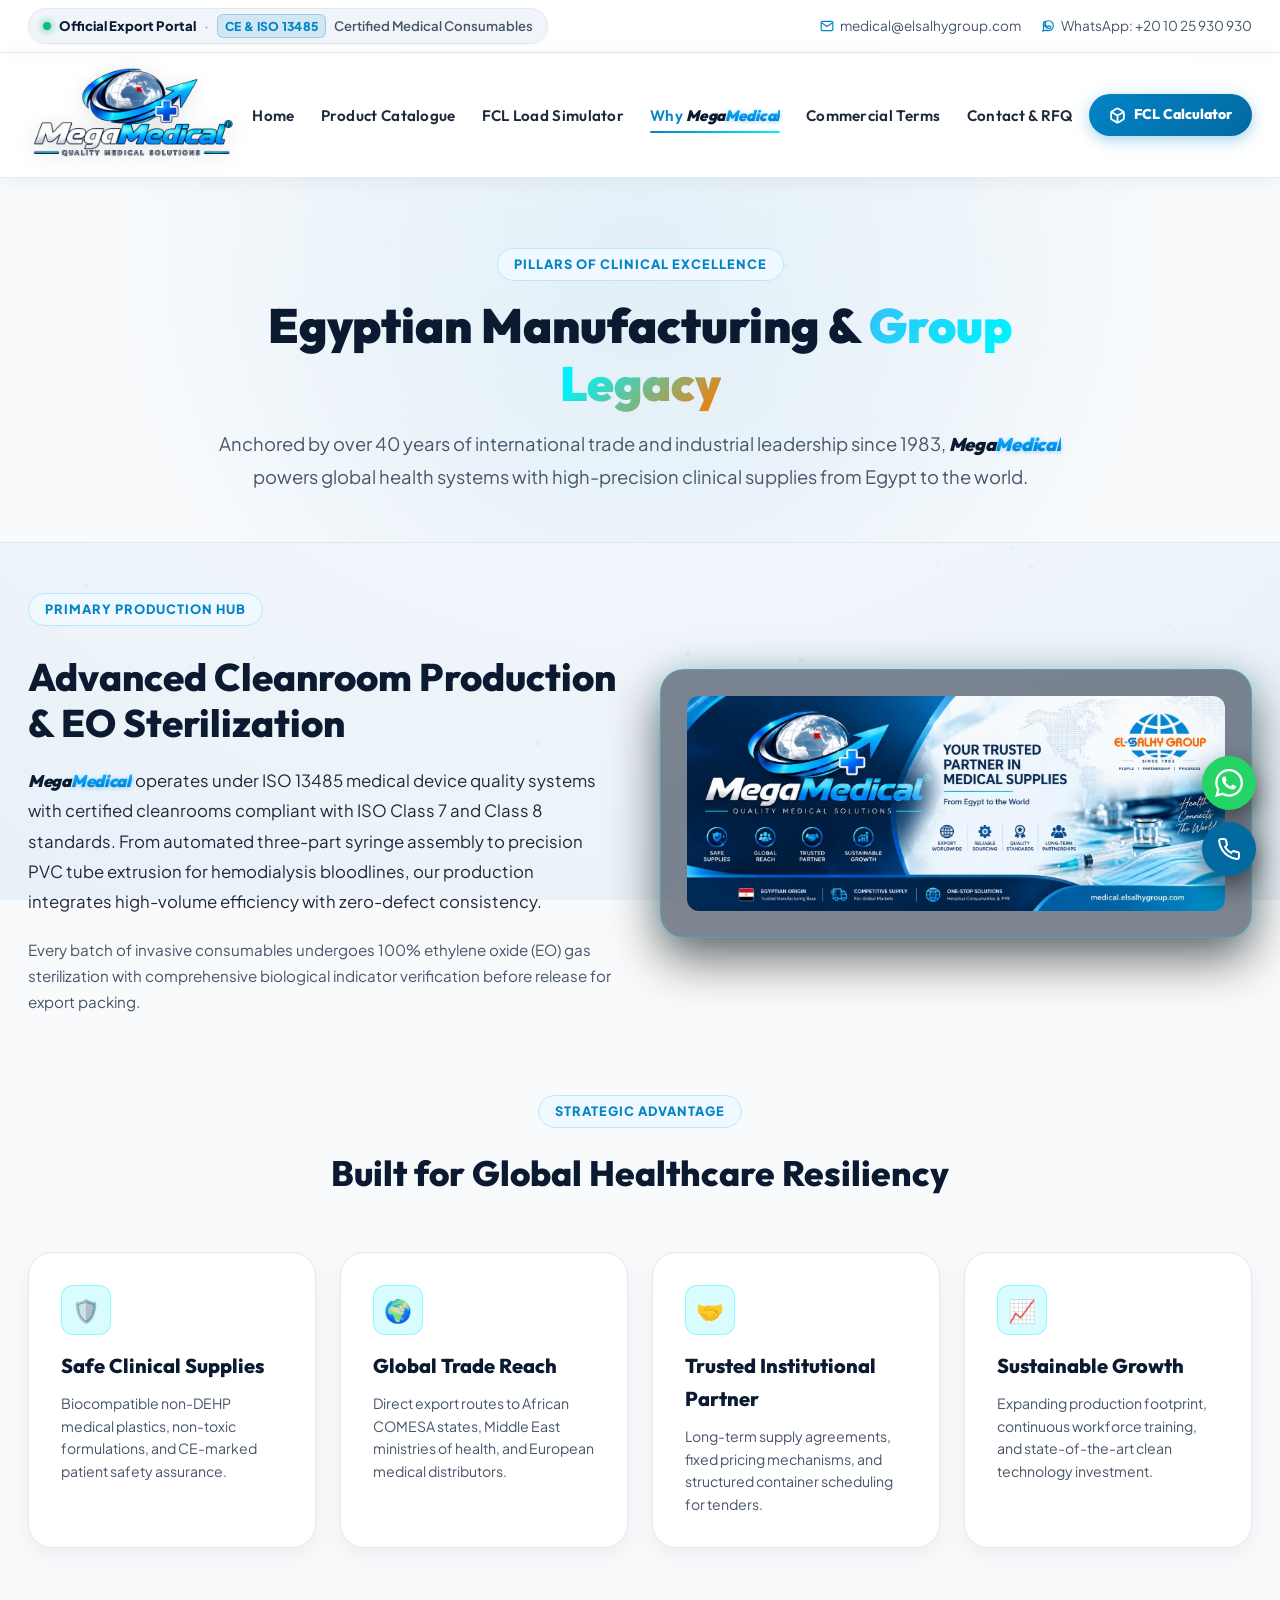
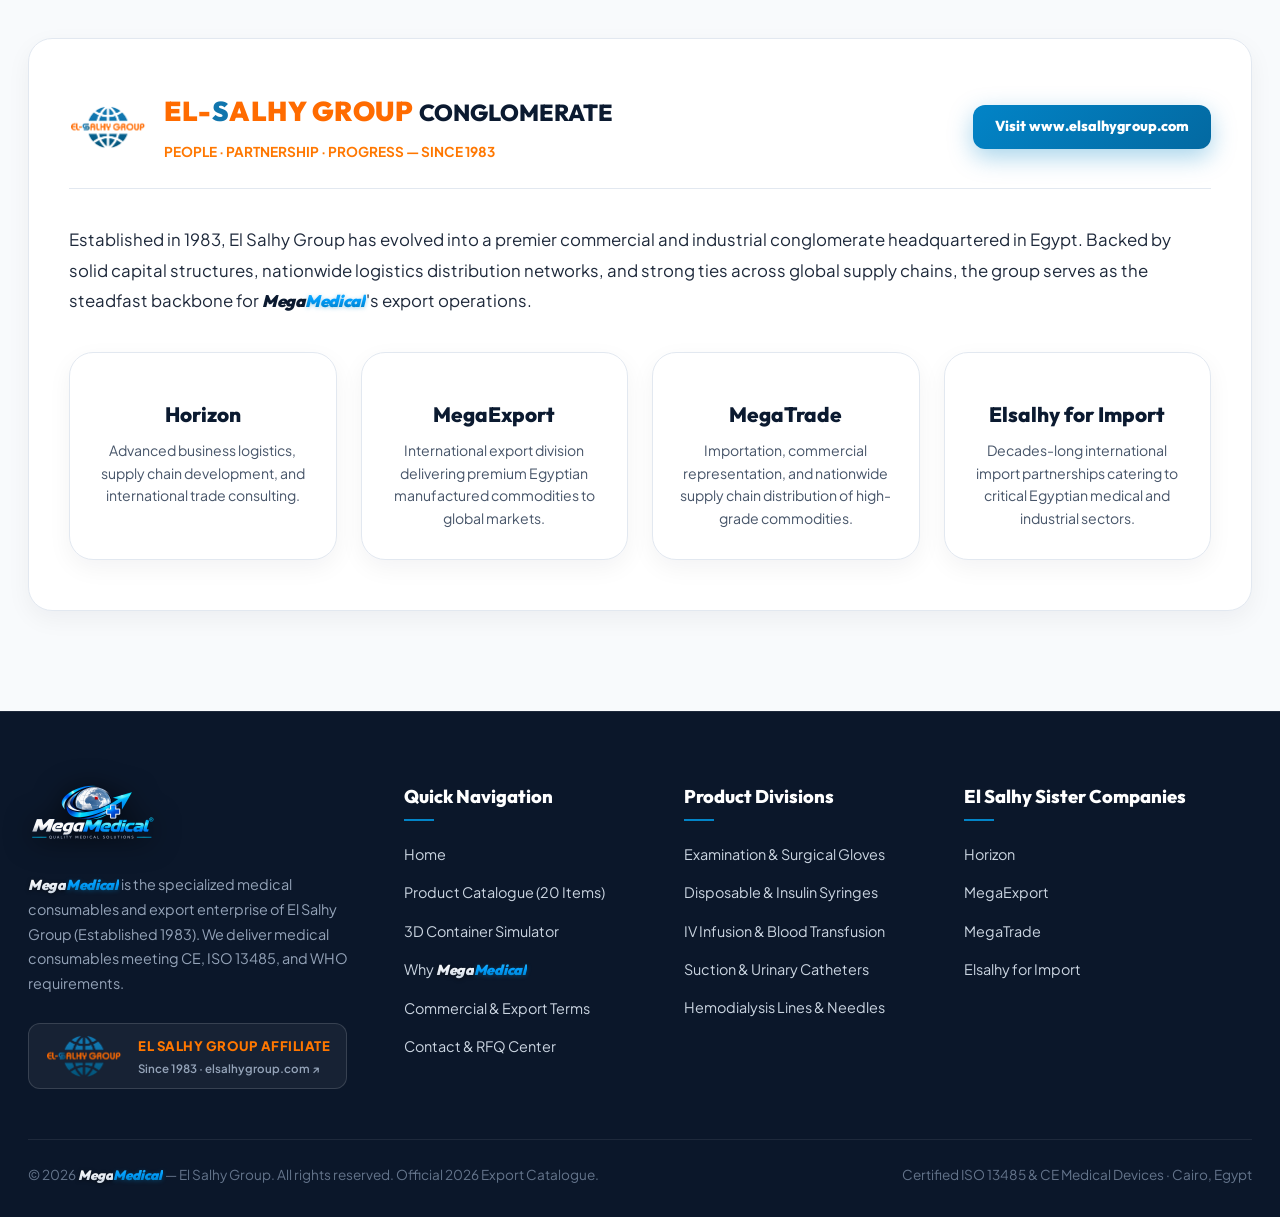
==== commit 62b902bb: "Cache buster v2.3 and hardcoded brand typography spans across all HTML templates" ====
--- a/about.html
+++ b/about.html
@@ -13,7 +13,7 @@
   <link rel="preconnect" href="https://fonts.gstatic.com" crossorigin>
   <link href="https://fonts.googleapis.com/css2?family=Outfit:wght@400;500;600;700;800;900&family=Plus+Jakarta+Sans:wght@400;500;600;700;800&display=swap" rel="stylesheet">
 
-  <link rel="stylesheet" href="styles.css">
+  <link rel="stylesheet" href="styles.css?v=2.3">
 </head>
 <body dir="ltr">
 
@@ -58,7 +58,7 @@
           <li><a href="index.html" class="nav-item-link">Home</a></li>
           <li><a href="products.html" class="nav-item-link">Product Catalogue</a></li>
           <li><a href="calculator.html" class="nav-item-link">FCL Load Simulator<span id="nav-cart-badge" style="color: var(--salhy-orange); font-weight: 800;"></span></a></li>
-          <li><a href="about.html" class="nav-item-link active">Why MegaMedical</a></li>
+          <li><a href="about.html" class="nav-item-link active">Why <span class="brand-megamedical"><span class="brand-mega">Mega</span><span class="brand-medical">Medical</span></span></a></li>
           <li><a href="terms.html" class="nav-item-link">Commercial Terms</a></li>
           <li><a href="contact.html" class="nav-item-link">Contact & RFQ</a></li>
         </ul>
@@ -191,7 +191,7 @@
           <div>
             <img src="assets/logo.png" alt="MegaMedical" class="footer-logo-img">
             <p class="footer-bio-text">
-              MegaMedical is the specialized medical consumables and export enterprise of El Salhy Group (Established 1983). We deliver medical consumables meeting CE, ISO 13485, and WHO requirements.
+              <span class="brand-megamedical"><span class="brand-mega">Mega</span><span class="brand-medical">Medical</span></span> is the specialized medical consumables and export enterprise of El Salhy Group (Established 1983). We deliver medical consumables meeting CE, ISO 13485, and WHO requirements.
             </p>
             <a href="https://elsalhygroup.com" target="_blank" rel="noopener noreferrer" class="footer-salhy-link" title="Visit El Salhy Group Corporate Website">
               <img src="assets/elsalhy_logo.png" alt="El Salhy Group" class="footer-salhy-logo">
@@ -208,7 +208,7 @@
               <li><a href="index.html">Home</a></li>
               <li><a href="products.html">Product Catalogue (20 Items)</a></li>
               <li><a href="calculator.html">3D Container Simulator</a></li>
-              <li><a href="about.html">Why MegaMedical</a></li>
+              <li><a href="about.html">Why <span class="brand-megamedical"><span class="brand-mega">Mega</span><span class="brand-medical">Medical</span></span></a></li>
               <li><a href="terms.html">Commercial & Export Terms</a></li>
               <li><a href="contact.html">Contact & RFQ Center</a></li>
             </ul>
@@ -237,7 +237,7 @@
         </div>
 
         <div class="footer-legal-bar">
-          <div>© 2026 MegaMedical — El Salhy Group. All rights reserved. Official 2026 Export Catalogue.</div>
+          <div>© 2026 <span class="brand-megamedical"><span class="brand-mega">Mega</span><span class="brand-medical">Medical</span></span> — El Salhy Group. All rights reserved. Official 2026 Export Catalogue.</div>
           <div>Certified ISO 13485 & CE Medical Devices · Cairo, Egypt</div>
         </div>
       </div>
@@ -255,6 +255,6 @@
 
   </div>
 
-  <script src="common.js"></script>
+  <script src="common.js?v=2.3"></script>
 </body>
 </html>
--- a/styles.css
+++ b/styles.css
@@ -3853,4 +3853,50 @@
   font-weight: 600;
 }
 
-
+/* ==========================================================================
+   Signature MegaMedical Brand Typography (Matching Official Logo)
+   ========================================================================== */
+.brand-megamedical {
+  display: inline-block;
+  font-family: 'Outfit', var(--font-display), sans-serif;
+  font-style: italic;
+  font-weight: 900;
+  letter-spacing: -0.3px;
+  line-height: inherit;
+  vertical-align: baseline;
+  text-decoration: none;
+}
+
+.brand-megamedical .brand-mega {
+  color: #0b1a30;
+  font-weight: 900;
+  transition: color var(--transition-fast);
+}
+
+.brand-megamedical .brand-medical {
+  background: linear-gradient(180deg, #38bdf8 0%, #009dfc 45%, #026aa2 100%) !important;
+  -webkit-background-clip: text !important;
+  -webkit-text-fill-color: transparent !important;
+  filter: drop-shadow(0 1px 2px rgba(2, 132, 199, 0.35));
+  display: inline-block;
+  font-weight: 900;
+  padding-right: 1px;
+}
+
+/* On dark backgrounds (e.g. Master Footer, Dark Cards, Sliders) */
+.master-footer .brand-megamedical .brand-mega,
+.dark-card .brand-megamedical .brand-mega,
+.slide-body-info .brand-megamedical .brand-mega,
+.btn-primary-neon .brand-megamedical .brand-mega,
+.btn-banner-action-pdf .brand-megamedical .brand-mega,
+.btn-banner-action-wa .brand-megamedical .brand-mega,
+[data-theme="dark"] .brand-megamedical .brand-mega {
+  background: linear-gradient(180deg, #ffffff 20%, #e2e8f0 60%, #cbd5e1 100%) !important;
+  -webkit-background-clip: text !important;
+  -webkit-text-fill-color: transparent !important;
+  color: #ffffff !important;
+  filter: drop-shadow(0 1px 2px rgba(0, 0, 0, 0.45));
+}
+
+
+
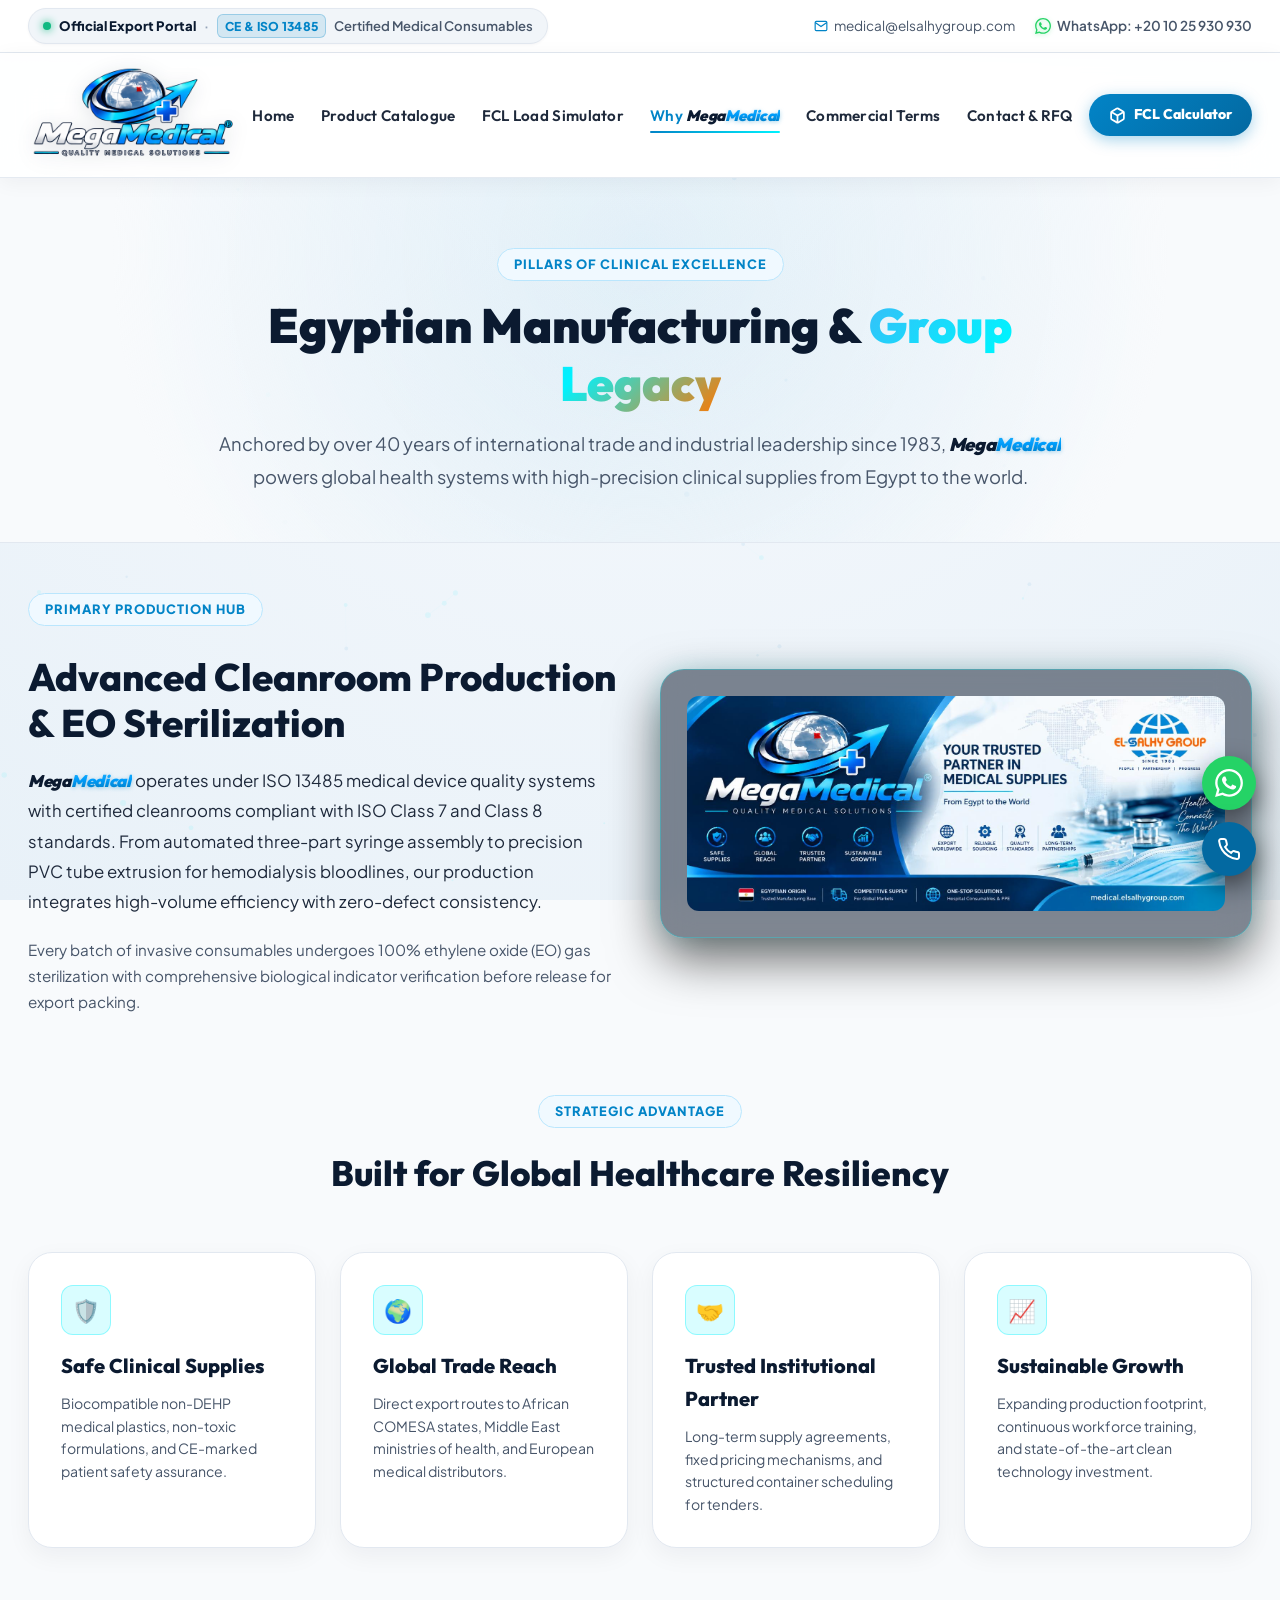
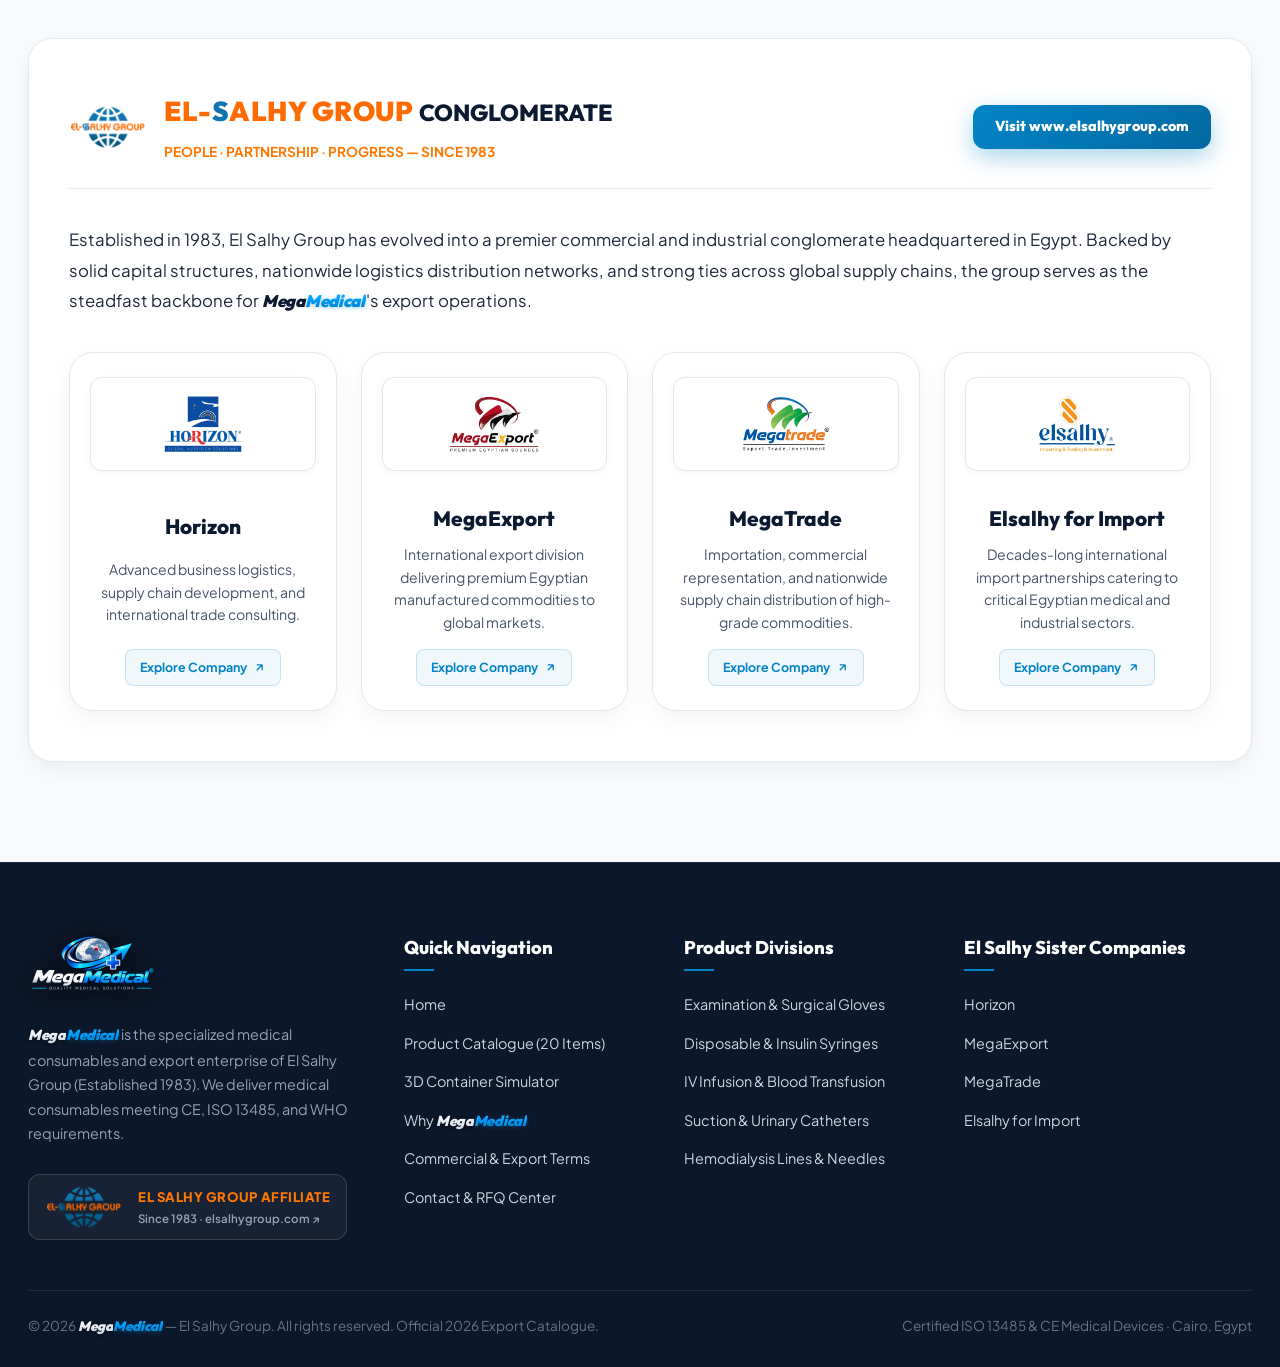
==== commit 2afa85ce: "Add standardized sister company logos, multi-color 3D container, reset button, and authentic WhatsAp" ====
--- a/about.html
+++ b/about.html
@@ -37,8 +37,8 @@
             <svg viewBox="0 0 24 24" fill="none" stroke="currentColor" stroke-width="2"><path d="M4 4h16c1.1 0 2 .9 2 2v12c0 1.1-.9 2-2 2H4c-1.1 0-2-.9-2-2V6c0-1.1.9-2 2-2z"/><polyline points="22,6 12,13 2,6"/></svg>
             <span>medical@elsalhygroup.com</span>
           </a>
-          <a href="https://wa.me/201025930930" target="_blank" class="top-strip-link">
-            <svg viewBox="0 0 24 24" fill="none" stroke="currentColor" stroke-width="2" stroke-linecap="round" stroke-linejoin="round"><path d="M21 11.5a8.38 8.38 0 0 1-.9 3.8 8.5 8.5 0 0 1-7.6 4.7 8.38 8.38 0 0 1-3.8-.9L3 21l1.9-5.7a8.38 8.38 0 0 1-.9-3.8 8.5 8.5 0 0 1 4.7-7.6 8.38 8.38 0 0 1 3.8-.9h.5a8.48 8.48 0 0 1 8 8v.5z"/><path d="M16 12.5c-.3-.2-1.8-.9-2.1-1-.3-.1-.5-.2-.7.2-.2.3-.8 1-1 1.2-.2.2-.4.2-.7.1-.3-.1-1.3-.5-2.4-1.5-.9-.8-1.5-1.8-1.7-2.1-.2-.3 0-.5.1-.6.1-.1.3-.4.5-.5.1-.2.2-.3.3-.5.1-.2 0-.4 0-.5s-.7-1.7-1-2.3c-.2-.6-.5-.5-.7-.5h-.6c-.2 0-.5.1-.8.4-.3.3-1.1 1.1-1.1 2.6s1.1 3 1.3 3.2c.2.2 2.2 3.4 5.3 4.7.7.3 1.3.5 1.8.7.8.2 1.5.2 2 .1.6-.1 1.8-.7 2-1.5.3-.7.3-1.4.2-1.5z"/></svg>
+          <a href="https://wa.me/201025930930" target="_blank" class="top-strip-link top-strip-wa" title="Direct WhatsApp Export Sales Desk">
+            <svg width="16" height="16" viewBox="0 0 24 24" fill="#25D366" style="vertical-align: middle; flex-shrink: 0;"><path d="M.057 24l1.687-6.163c-1.041-1.804-1.588-3.849-1.587-5.946.003-6.556 5.338-11.891 11.893-11.891 3.181.001 6.167 1.24 8.413 3.488 2.245 2.248 3.481 5.236 3.48 8.414-.003 6.557-5.338 11.892-11.893 11.892-1.99-.001-3.951-.5-5.688-1.448l-6.305 1.654zm6.597-3.807c1.676.995 3.276 1.591 5.392 1.592 5.448 0 9.886-4.434 9.889-9.885.002-5.462-4.415-9.89-9.881-9.892-5.452 0-9.887 4.434-9.889 9.884-.001 2.225.651 3.891 1.746 5.634l-.999 3.648 3.742-.981zm11.387-5.464c-.074-.124-.272-.198-.57-.347-.297-.149-1.758-.868-2.031-.967-.272-.099-.47-.149-.669.149-.198.297-.768.967-.941 1.165-.173.198-.347.223-.644.074-.297-.149-1.255-.462-2.39-1.475-.883-.788-1.48-1.761-1.653-2.059-.173-.297-.018-.458.13-.606.134-.133.297-.347.446-.521.151-.172.2-.296.3-.495.099-.198.05-.372-.025-.521-.075-.148-.669-1.611-.916-2.206-.242-.579-.487-.501-.669-.51l-.57-.01c-.198 0-.52.074-.792.372s-1.04 1.016-1.04 2.479 1.065 2.876 1.213 3.074c.149.198 2.095 3.2 5.076 4.487.709.306 1.263.489 1.694.626.712.226 1.36.194 1.872.118.571-.085 1.758-.719 2.006-1.413.248-.695.248-1.29.173-1.414z"/></svg>
             <span>WhatsApp: +20 10 25 930 930</span>
           </a>
         </div>
@@ -163,20 +163,51 @@
 
           <div class="group-subsidiary-cards" style="margin-top: 0;">
             <div class="subsidiary-neon-card">
+              <div class="subsidiary-logo-box">
+                <img src="assets/companies/horizon.png" alt="Horizon - Global Nutrition Solutions" class="subsidiary-logo-img">
+              </div>
               <h4 class="subsidiary-name">Horizon</h4>
               <p class="subsidiary-desc">Advanced business logistics, supply chain development, and international trade consulting.</p>
-            </div>
-            <div class="subsidiary-neon-card">
+              <a href="https://elsalhygroup.com/horizon" target="_blank" rel="noopener noreferrer" class="subsidiary-card-link">
+                <span>Explore Company</span>
+                <svg width="13" height="13" viewBox="0 0 24 24" fill="none" stroke="currentColor" stroke-width="2.4"><path d="M7 17L17 7M17 7H7M17 7V17"/></svg>
+              </a>
+            </div>
+
+            <div class="subsidiary-neon-card">
+              <div class="subsidiary-logo-box">
+                <img src="assets/companies/megaexport.png" alt="MegaExport - Premium Egyptian Sources" class="subsidiary-logo-img">
+              </div>
               <h4 class="subsidiary-name">MegaExport</h4>
               <p class="subsidiary-desc">International export division delivering premium Egyptian manufactured commodities to global markets.</p>
-            </div>
-            <div class="subsidiary-neon-card">
+              <a href="https://elsalhygroup.com/MegaExport/" target="_blank" rel="noopener noreferrer" class="subsidiary-card-link">
+                <span>Explore Company</span>
+                <svg width="13" height="13" viewBox="0 0 24 24" fill="none" stroke="currentColor" stroke-width="2.4"><path d="M7 17L17 7M17 7H7M17 7V17"/></svg>
+              </a>
+            </div>
+
+            <div class="subsidiary-neon-card">
+              <div class="subsidiary-logo-box">
+                <img src="assets/companies/megatrade.png" alt="MegaTrade - Export Trade Investment" class="subsidiary-logo-img">
+              </div>
               <h4 class="subsidiary-name">MegaTrade</h4>
               <p class="subsidiary-desc">Importation, commercial representation, and nationwide supply chain distribution of high-grade commodities.</p>
-            </div>
-            <div class="subsidiary-neon-card">
+              <a href="https://elsalhygroup.com/megatrade22/" target="_blank" rel="noopener noreferrer" class="subsidiary-card-link">
+                <span>Explore Company</span>
+                <svg width="13" height="13" viewBox="0 0 24 24" fill="none" stroke="currentColor" stroke-width="2.4"><path d="M7 17L17 7M17 7H7M17 7V17"/></svg>
+              </a>
+            </div>
+
+            <div class="subsidiary-neon-card">
+              <div class="subsidiary-logo-box">
+                <img src="assets/companies/elsalhy.png" alt="Elsalhy for Import - Importing & Trading & Investment" class="subsidiary-logo-img">
+              </div>
               <h4 class="subsidiary-name">Elsalhy for Import</h4>
               <p class="subsidiary-desc">Decades-long international import partnerships catering to critical Egyptian medical and industrial sectors.</p>
+              <a href="https://elsalhygroup.com/import-trade/" target="_blank" rel="noopener noreferrer" class="subsidiary-card-link">
+                <span>Explore Company</span>
+                <svg width="13" height="13" viewBox="0 0 24 24" fill="none" stroke="currentColor" stroke-width="2.4"><path d="M7 17L17 7M17 7H7M17 7V17"/></svg>
+              </a>
             </div>
           </div>
         </div>
--- a/styles.css
+++ b/styles.css
@@ -3898,5 +3898,153 @@
   filter: drop-shadow(0 1px 2px rgba(0, 0, 0, 0.45));
 }
 
-
-
+/* ==========================================================================
+   Container Simulator: Reset Button & Multi-Color Cargo Indicators
+   ========================================================================== */
+.btn-calc-reset {
+  display: inline-flex;
+  align-items: center;
+  gap: 7px;
+  background: #fff1f2;
+  border: 1px solid #fecdd3;
+  color: #e11d48;
+  font-size: 0.82rem;
+  font-weight: 700;
+  padding: 6px 14px;
+  border-radius: 8px;
+  cursor: pointer;
+  transition: all var(--transition-fast);
+  text-decoration: none;
+}
+
+.btn-calc-reset:hover {
+  background: #ffe4e6;
+  border-color: #fda4af;
+  color: #be123c;
+  transform: translateY(-1px);
+  box-shadow: 0 2px 8px rgba(225, 29, 72, 0.15);
+}
+
+.btn-reset-secondary {
+  display: flex;
+  align-items: center;
+  justify-content: center;
+  gap: 8px;
+  width: 100%;
+  background: #f8fafc;
+  border: 1px solid #e2e8f0;
+  color: #64748b;
+  font-size: 0.85rem;
+  font-weight: 700;
+  padding: 10px 16px;
+  border-radius: 8px;
+  cursor: pointer;
+  margin-top: 10px;
+  transition: all var(--transition-fast);
+}
+
+.btn-reset-secondary:hover {
+  background: #fee2e2;
+  border-color: #fca5a5;
+  color: #dc2626;
+  transform: translateY(-1px);
+}
+
+.product-color-indicator {
+  width: 14px;
+  height: 14px;
+  border-radius: 4px;
+  display: inline-block;
+  flex-shrink: 0;
+  border: 1px solid rgba(0, 0, 0, 0.15);
+  box-shadow: 0 1px 3px rgba(0, 0, 0, 0.12);
+  margin-right: 2px;
+}
+
+/* Authentic WhatsApp Branding in Top Header Strip */
+.top-strip-wa {
+  display: inline-flex !important;
+  align-items: center !important;
+  gap: 6px !important;
+  font-weight: 600 !important;
+}
+
+.top-strip-wa svg {
+  width: 16px !important;
+  height: 16px !important;
+  fill: #25D366 !important;
+  color: #25D366 !important;
+  flex-shrink: 0 !important;
+  filter: drop-shadow(0 1px 2px rgba(37, 211, 102, 0.35));
+}
+
+.top-strip-wa:hover {
+  color: #16a34a !important;
+}
+
+/* ==========================================================================
+   Sister Companies Logo Presentation Cards
+   ========================================================================== */
+.subsidiary-neon-card {
+  display: flex !important;
+  flex-direction: column !important;
+  justify-content: space-between !important;
+  padding: 24px 20px !important;
+  text-align: center !important;
+}
+
+.subsidiary-logo-box {
+  width: 100%;
+  height: 94px;
+  background: #ffffff;
+  border: 1px solid #e2e8f0;
+  border-radius: 12px;
+  display: flex;
+  align-items: center;
+  justify-content: center;
+  padding: 10px 14px;
+  margin-bottom: 16px;
+  box-shadow: 0 2px 8px rgba(11, 26, 48, 0.04);
+  transition: all var(--transition-fast);
+}
+
+.subsidiary-neon-card:hover .subsidiary-logo-box {
+  border-color: #cbd5e1;
+  box-shadow: 0 4px 14px rgba(11, 26, 48, 0.08);
+  transform: translateY(-2px);
+}
+
+.subsidiary-logo-img {
+  max-width: 100%;
+  max-height: 100%;
+  width: auto;
+  height: auto;
+  object-fit: contain;
+  display: block;
+}
+
+.subsidiary-card-link {
+  display: inline-flex;
+  align-items: center;
+  justify-content: center;
+  gap: 6px;
+  margin-top: 16px;
+  padding: 7px 14px;
+  font-size: 0.78rem;
+  font-weight: 700;
+  color: #0284c7;
+  background: rgba(2, 132, 199, 0.06);
+  border: 1px solid rgba(2, 132, 199, 0.18);
+  border-radius: 8px;
+  text-decoration: none;
+  transition: all var(--transition-fast);
+  align-self: center;
+}
+
+.subsidiary-card-link:hover {
+  background: #0284c7;
+  color: #ffffff;
+  border-color: #0284c7;
+  transform: translateY(-1px);
+  box-shadow: 0 2px 8px rgba(2, 132, 199, 0.25);
+}
